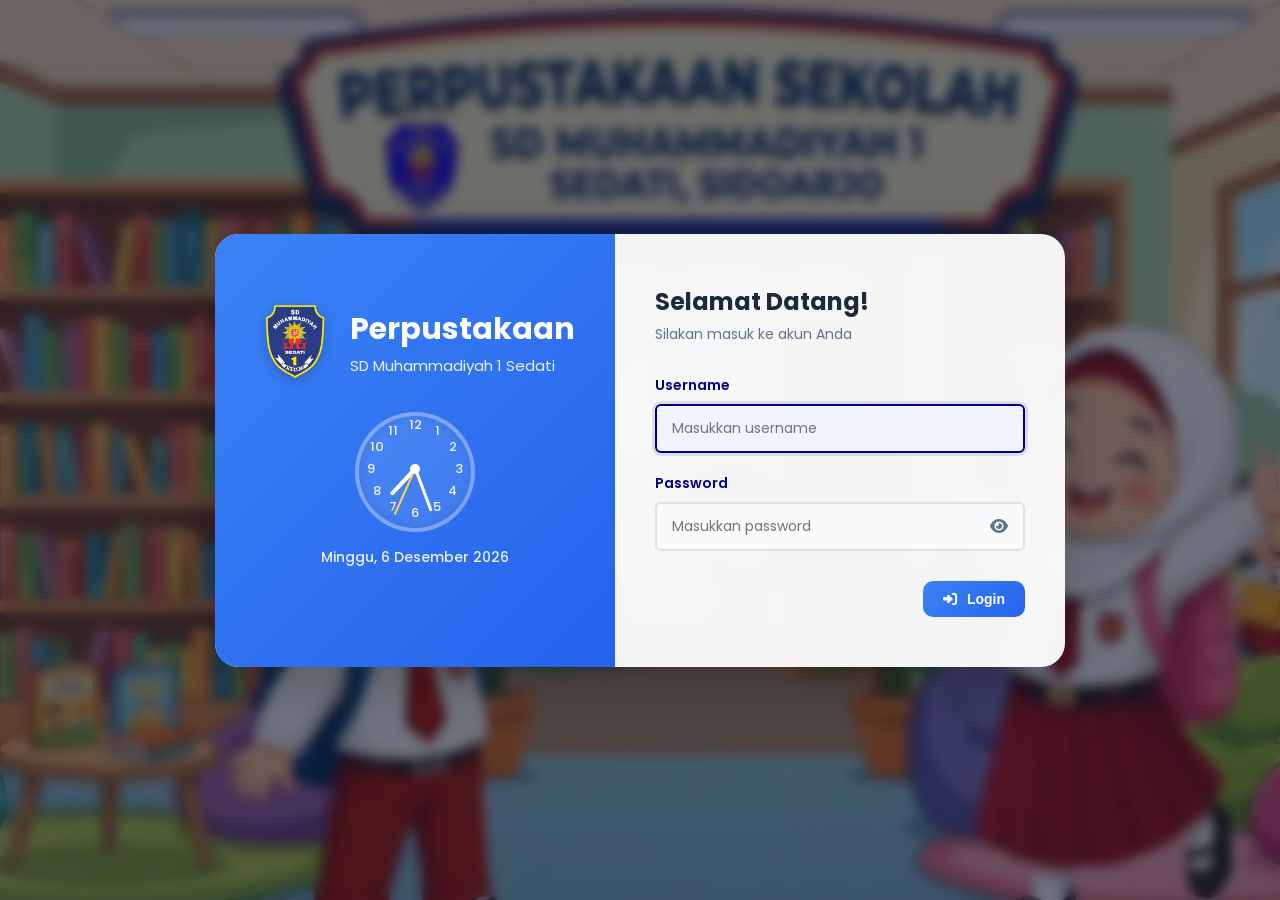
==== index.html @ 00c1987e "update" ====
<!DOCTYPE html>
<html lang="id">

<head>
  <meta charset="UTF-8">
  <meta name="viewport" content="width=device-width, initial-scale=1.0">
  <title>Dashboard Perpustakaan - Sistem Manajemen</title>
  <link rel="apple-touch-icon" sizes="180x180" href="assets/img/favicon/apple-touch-icon.png">
  <link rel="icon" type="image/png" sizes="32x32" href="assets/img/favicon/favicon-32x32.png">
  <link rel="icon" type="image/png" sizes="16x16" href="assets/img/favicon/favicon-16x16.png">
  <link rel="manifest" href="assets/img/favicon/site.webmanifest">
  <link rel="icon" href="assets/img/favicon/favicon.ico">
  <script src="https://unpkg.com/html5-qrcode"></script>
  <script src="https://cdnjs.cloudflare.com/ajax/libs/html2pdf.js/0.10.1/html2pdf.bundle.min.js"></script>
  <link rel="preconnect" href="https://fonts.googleapis.com">
  <link rel="preconnect" href="https://fonts.gstatic.com" crossorigin>
  <link href="https://fonts.googleapis.com/css2?family=Poppins:wght@300;400;500;600;700&display=swap" rel="stylesheet">
  <link rel="stylesheet" href="https://cdnjs.cloudflare.com/ajax/libs/font-awesome/6.4.0/css/all.min.css">
  <link rel="stylesheet" href="assets/css/style.css">
</head>

<body>
  <div id="loginScreen" class="login-container">
    <div class="login-box">
      <div class="login-left">
        <div class="login-brand-group">
          <img src="assets/img/logo.webp" alt="Logo" class="login-logo">
          <div class="login-brand-text">
            <h2 class="login-brand">Perpustakaan</h2>
            <p class="login-subbrand">SD Muhammadiyah 1 Sedati</p>
          </div>
        </div>
        <div class="analog-clock">
          <div class="clock-face">
            <div class="number number1"><span>1</span></div>
            <div class="number number2"><span>2</span></div>
            <div class="number number3"><span>3</span></div>
            <div class="number number4"><span>4</span></div>
            <div class="number number5"><span>5</span></div>
            <div class="number number6"><span>6</span></div>
            <div class="number number7"><span>7</span></div>
            <div class="number number8"><span>8</span></div>
            <div class="number number9"><span>9</span></div>
            <div class="number number10"><span>10</span></div>
            <div class="number number11"><span>11</span></div>
            <div class="number number12"><span>12</span></div>
            <div class="hand hour-hand" id="loginHourHand"></div>
            <div class="hand min-hand" id="loginMinHand"></div>
            <div class="hand second-hand" id="loginSecHand"></div>
            <div class="clock-center"></div>
          </div>
        </div>
        <div class="login-date" id="loginDateText">Memuat tanggal...</div>
      </div>
      <div class="login-right">
        <h3 class="login-welcome">Selamat Datang!</h3>
        <p class="login-instruction">Silakan masuk ke akun Anda</p>
        <form id="loginForm" onsubmit="handleLogin(event)">
          <div class="form-group">
            <label for="username">Username</label>
            <input type="text" id="username" name="username" placeholder="Masukkan username" required autofocus>
          </div>
          <div class="form-group">
            <label for="password">Password</label>
            <div class="password-wrapper">
              <input type="password" id="password" name="password" placeholder="Masukkan password" required>
              <button type="button" class="btn-toggle-password" onclick="togglePassword()">
                <i class="fas fa-eye" id="eyeIcon"></i>
              </button>
            </div>
          </div>
          <div class="login-actions">
            <button type="submit" class="btn-primary btn-login-submit">
              <i class="fas fa-sign-in-alt"></i> Login </button>
          </div>
        </form>
        <div id="loginError" class="login-error-msg"></div>
      </div>
    </div>
  </div>
  <div id="dashboardScreen" class="dashboard-hidden">
    <div class="app-layout">
      <aside class="sidebar" id="mainSidebar">
        <div class="sidebar-brand">
          <img src="assets/img/logo.webp" alt="Logo" class="sidebar-logo">
          <div class="sidebar-brand-info">
            <h2 class="sidebar-title">Perpustakaan</h2>
            <div class="sidebar-subtitle">SD Muhammadiyah 1 Sedati</div>
            <div class="status-badge-sidebar"><i class="fas fa-circle"></i> Sistem Aktif</div>
          </div>
        </div>
        <nav class="sidebar-nav tabs">
          <button class="tab-btn active" onclick="switchTab('scanner')">
            <i class="fas fa-qrcode"></i> Scanner </button>
          <button class="tab-btn" onclick="switchTab('statistik')">
            <i class="fas fa-chart-bar"></i> Statistik </button>
          <button class="tab-btn" onclick="switchTab('transaksi')">
            <i class="fas fa-exchange-alt"></i> Transaksi </button>
          <button class="tab-btn" onclick="switchTab('overdued')">
            <i class="fas fa-exclamation-triangle"></i> Overdue </button>
          <button class="tab-btn" onclick="switchTab('anggota')">
            <i class="fas fa-users"></i> Anggota </button>
          <button class="tab-btn" onclick="switchTab('buku')">
            <i class="fas fa-book-open"></i> Buku </button>
          <button class="tab-btn" onclick="switchTab('qrgen')">
            <i class="fas fa-print"></i> Cetak </button>
          <button class="tab-btn" onclick="switchTab('kunjungan')">
            <i class="fas fa-calendar-check"></i> Kunjungan </button>
          <button class="tab-btn" onclick="switchTab('admin')">
            <i class="fas fa-user-cog"></i> Admin </button>
        </nav>
        <div class="sidebar-bottom">
          <div class="sidebar-clock" id="liveClock">
            <div class="analog-clock sidebar-analog-clock desktop-only">
              <div class="clock-face">
                <div class="number number1"><span>1</span></div>
                <div class="number number2"><span>2</span></div>
                <div class="number number3"><span>3</span></div>
                <div class="number number4"><span>4</span></div>
                <div class="number number5"><span>5</span></div>
                <div class="number number6"><span>6</span></div>
                <div class="number number7"><span>7</span></div>
                <div class="number number8"><span>8</span></div>
                <div class="number number9"><span>9</span></div>
                <div class="number number10"><span>10</span></div>
                <div class="number number11"><span>11</span></div>
                <div class="number number12"><span>12</span></div>
                <div class="hand hour-hand" id="headerHourHand"></div>
                <div class="hand min-hand" id="headerMinHand"></div>
                <div class="hand second-hand" id="headerSecHand"></div>
                <div class="clock-center"></div>
              </div>
            </div>
            <div class="sidebar-date-container desktop-only">
              <div class="sidebar-day-text" id="headerDayText">Memuat...</div>
              <div class="sidebar-date-text" id="headerDateText">Memuat waktu...</div>
            </div>
            <span class="header-digital-text mobile-only" id="headerDigitalText"><i class="far fa-clock"></i> Memuat
              waktu...</span>
          </div>
        </div>
      </aside>
      <div class="main-wrapper">
        <header class="topbar">
          <div class="topbar-left">
            <button class="btn-menu-mobile" onclick="toggleMobileMenu()" title="Menu">
              <i class="fas fa-bars"></i>
            </button>
            <h1 class="topbar-page-title" id="topbarPageTitle">Dashboard <span
                style="opacity:0.5; margin:0 8px; font-weight:400;">&gt;</span> <span id="topbarSubtitle">Scanner &amp;
                Transaksi</span></h1>
          </div>
          <div class="topbar-right">
            <div class="admin-profile-card">
              <img id="headerAdminPhoto" src="" alt="Foto" style="display: none;">
              <div class="admin-info-text">
                <div class="greeting" id="dynamicGreeting">Selamat datang,</div>
                <div class="admin-name" id="adminNameHeader">-</div>
              </div>
            </div>
            <button class="btn-logout-icon" onclick="handleLogout()" title="Logout">
              <i class="fas fa-power-off"></i>
            </button>
          </div>
        </header>
        <main class="content-area">
          <div class="container-fluid">
            <div id="scanner" class="tab-content active">
              <div class="scanner-process-row">
                <div class="card mb-0">
                  <div class="table-header-luxury mb-15">
                    <h2><i class="fas fa-qrcode"></i> Scanner & Transaksi</h2>
                  </div>
                  <div class="scanner-section no-shadow no-bg mb-20 p-0">
                    <div class="scanner-frame mt-0">
                      <div class="corner corner-top-left"></div>
                      <div class="corner corner-top-right"></div>
                      <div class="corner corner-bottom-left"></div>
                      <div class="corner corner-bottom-right"></div>
                      <div class="scan-area">
                        <div class="scan-line" id="scanLine"></div>
                      </div>
                      <canvas id="qrCanvas" width="240" height="240"></canvas>
                      <div id="reader" class="scanner-active"></div>
                      <div class="scanner-status" id="scannerStatus">
                        <span class="status-light" id="statusLight"></span>
                        <span class="status-text" id="statusText">Siap Scanning</span>
                      </div>
                    </div>
                    <div class="button-group flex-center mt-15">
                      <button class="btn-danger btn-sm btn-rounded px-15" onclick="toggleScanner()">
                        <i class="fas fa-stop-circle"></i> Hentikan Scanner </button>
                    </div>
                  </div>
                  <div class="form-container-light">
                    <div class="form-group form-inline">
                      <label class="detail-label nowrap"><i class="fas fa-calendar"></i> Lama Pinjam (hari):</label>
                      <input type="number" id="lamaPinjam" class="form-control input-small" value="7" min="1" max="30">
                    </div>
                    <div class="button-group wrap-group mt-15">
                      <button class="btn-success flex-1 text-sm py-10" onclick="prosesPinjam()">
                        <i class="fas fa-download"></i> PINJAM BUKU </button>
                      <button class="btn-primary flex-1 text-sm py-10" onclick="prosesKembali()">
                        <i class="fas fa-upload"></i> KEMBALI BUKU </button>
                      <button class="btn-secondary text-sm py-10 px-15" onclick="resetScanner()">
                        <i class="fas fa-redo"></i> Reset </button>
                    </div>
                  </div>
                </div>
                <div class="card mb-0">
                  <div class="table-header-luxury mb-15">
                    <h2><i class="fas fa-info-circle"></i> Detail Data</h2>
                  </div>
                  <div class="form-container-light mb-20">
                    <h3 class="detail-section-title">
                      <i class="fas fa-user text-primary"></i> Data Anggota
                    </h3>
                    <div id="memberInfo" class="text-sm">
                      <div class="detail-item">
                        <span class="detail-label">Kode</span>
                        <span class="detail-value fw-600 text-right">-</span>
                      </div>
                      <div class="detail-item">
                        <span class="detail-label">Nama</span>
                        <span class="detail-value fw-600 text-right">-</span>
                      </div>
                      <div class="detail-item">
                        <span class="detail-label">Jenis Kelamin</span>
                        <span class="detail-value fw-600 text-right">-</span>
                      </div>
                      <div class="detail-item">
                        <span class="detail-label">Tipe</span>
                        <span class="detail-value fw-600 text-right">-</span>
                      </div>
                      <div class="detail-item no-border mb-0">
                        <span class="detail-label">Keterangan</span>
                        <span class="detail-value fw-600 text-right">-</span>
                      </div>
                    </div>
                  </div>
                  <div class="form-container-light">
                    <h3 class="detail-section-title">
                      <i class="fas fa-book text-primary"></i> Data Buku
                    </h3>
                    <div id="bookInfo" class="text-sm">
                      <div class="detail-item">
                        <span class="detail-label">Kode Buku</span>
                        <span class="detail-value fw-600 text-right">-</span>
                      </div>
                      <div class="detail-item">
                        <span class="detail-label">Judul Buku</span>
                        <span class="detail-value fw-600 text-right">-</span>
                      </div>
                      <div class="detail-item">
                        <span class="detail-label">Pengarang</span>
                        <span class="detail-value fw-600 text-right">-</span>
                      </div>
                      <div class="detail-item no-border mb-0">
                        <span class="detail-label">Stok Tersedia</span>
                        <span class="detail-value fw-600 text-right">-</span>
                      </div>
                    </div>
                  </div>
                </div>
              </div>
            </div>
            <div id="statistik" class="tab-content">
              <div class="card">
                <div class="table-header-luxury">
                  <h2><i class="fas fa-chart-pie text-purple"></i> Statistik Perpustakaan</h2>
                  <div class="table-actions">
                    <button class="btn-primary" onclick="refreshStatistik()">
                      <i class="fas fa-sync-alt"></i> Refresh Data </button>
                  </div>
                </div>
                <div class="stat-widget-grid" id="statsContainer">
                  <div class="stat-widget widget-primary">
                    <div class="stat-icon-wrapper"><i class="fas fa-book"></i></div>
                    <div class="stat-info">
                      <div class="stat-label">Total Buku</div>
                      <div class="stat-number" id="statTotalBuku">-</div>
                    </div>
                  </div>
                  <div class="stat-widget widget-success">
                    <div class="stat-icon-wrapper"><i class="fas fa-check-circle"></i></div>
                    <div class="stat-info">
                      <div class="stat-label">Stok Tersedia</div>
                      <div class="stat-number" id="statTersedia">-</div>
                    </div>
                  </div>
                  <div class="stat-widget widget-warning">
                    <div class="stat-icon-wrapper"><i class="fas fa-hand-holding"></i></div>
                    <div class="stat-info">
                      <div class="stat-label">Sedang Dipinjam</div>
                      <div class="stat-number" id="statDipinjam">-</div>
                    </div>
                  </div>
                  <div class="stat-widget widget-danger">
                    <div class="stat-icon-wrapper"><i class="fas fa-exclamation-triangle"></i></div>
                    <div class="stat-info">
                      <div class="stat-label">Overdue</div>
                      <div class="stat-number" id="statOverdue">-</div>
                    </div>
                  </div>
                </div>
              </div>
            </div>
            <div id="transaksi" class="tab-content">
              <div class="card">
                <div class="table-header-luxury">
                  <h2><i class="fas fa-exchange-alt"></i> Riwayat Transaksi</h2>
                </div>
                <div class="filter-bar-modern">
                  <div class="filter-item">
                    <label>Filter Status</label>
                    <select id="filterStatus" class="form-control min-w-150" onchange="filterTransaksi()">
                      <option value="">Semua</option>
                      <option value="DIPINJAM">Dipinjam</option>
                      <option value="KEMBALI">Kembali</option>
                    </select>
                  </div>
                  <div class="filter-item flex-grow-1">
                    <label>Cari Kode Anggota</label>
                    <input type="text" id="filterAnggota" class="form-control" placeholder="S-001"
                      onchange="filterTransaksi()">
                  </div>
                  <div class="filter-actions">
                    <button class="btn-secondary" onclick="loadTransaksi()">
                      <i class="fas fa-redo"></i> Reset </button>
                    <button class="btn-primary" onclick="exportTransaksi()">
                      <i class="fas fa-download"></i> Export </button>
                  </div>
                </div>
                <div class="table-container">
                  <table>
                    <thead>
                      <tr>
                        <th>No Transaksi</th>
                        <th>Tanggal Pinjam</th>
                        <th>Anggota</th>
                        <th>Buku</th>
                        <th>Jatuh Tempo</th>
                        <th>Status</th>
                        <th>Aksi</th>
                      </tr>
                    </thead>
                    <tbody id="transaksiTable">
                      <tr>
                        <td colspan="7" class="text-center">Memuat data...</td>
                      </tr>
                    </tbody>
                  </table>
                </div>
              </div>
            </div>
            <div id="overdued" class="tab-content">
              <div class="card">
                <div class="table-header-luxury">
                  <h2><i class="fas fa-exclamation-triangle text-danger"></i> Daftar Buku Overdue</h2>
                </div>
                <div class="table-container">
                  <table>
                    <thead>
                      <tr>
                        <th>No Transaksi</th>
                        <th>Anggota</th>
                        <th>Buku</th>
                        <th>Jatuh Tempo</th>
                        <th>Hari Terlambat</th>
                        <th>Aksi</th>
                      </tr>
                    </thead>
                    <tbody id="overdueTable">
                      <tr>
                        <td colspan="6" class="text-center">Memuat data...</td>
                      </tr>
                    </tbody>
                  </table>
                </div>
              </div>
            </div>
            <div id="anggota" class="tab-content">
              <div class="card">
                <div class="table-header-luxury">
                  <h2><i class="fas fa-users"></i> Data Anggota</h2>
                  <div class="table-actions">
                    <button class="btn-primary" onclick="openAddAnggotaModal()">
                      <i class="fas fa-plus-circle"></i> Tambah Anggota </button>
                    <button class="btn-success" onclick="openRombelModal()">
                      <i class="fas fa-layer-group"></i> Naik Kelas Serentak </button>
                    <button class="btn-info" onclick="openBulkActions('anggota')">
                      <i class="fas fa-tasks"></i> Aksi Pilihan </button>
                  </div>
                </div>
                <div class="filter-bar-modern mt-10 mb-15">
                  <div class="filter-item flex-grow-1">
                    <input type="text" id="searchAnggotaInput" class="form-control"
                      placeholder="Cari Kode, Nama, Tipe, Keterangan..." onkeyup="filterAnggotaTable()">
                  </div>
                </div>
                <div class="table-container mt-20">
                  <table>
                    <thead>
                      <tr>
                        <th><input type="checkbox" id="selectAllMembers"
                            onchange="toggleSelectAllMembers(this.checked)"></th>
                        <th>Kode</th>
                        <th>Nama</th>
                        <th>Jenis Kelamin</th>
                        <th>Tipe</th>
                        <th>Keterangan</th>
                        <th style="white-space: nowrap;">Print Status</th>
                        <th>Aksi</th>
                      </tr>
                    </thead>
                    <tbody id="anggotaTable">
                      <tr>
                        <td colspan="7" class="text-center">Memuat data...</td>
                      </tr>
                    </tbody>
                  </table>
                </div>
              </div>
            </div>
            <div id="buku" class="tab-content">
              <div class="card">
                <div class="table-header-luxury">
                  <h2><i class="fas fa-book-open"></i> Data Buku</h2>
                  <div class="table-actions">
                    <button class="btn-primary" onclick="openAddBukuModal()">
                      <i class="fas fa-plus-circle"></i> Tambah Buku </button>
                    <button class="btn-info" onclick="openBulkActions('buku')">
                      <i class="fas fa-tasks"></i> Aksi Pilihan </button>
                  </div>
                </div>
                <div class="filter-bar-modern mt-10 mb-15">
                  <div class="filter-item flex-grow-1">
                    <input type="text" id="searchBukuInput" class="form-control"
                      placeholder="Cari Kode, Judul, Pengarang, Kategori..." onkeyup="filterBukuTable()">
                  </div>
                </div>
                <div class="table-container mt-20">
                  <table>
                    <thead>
                      <tr>
                        <th><input type="checkbox" id="selectAllBooks" onchange="toggleSelectAllBooks(this.checked)">
                        </th>
                        <th>Kode</th>
                        <th>Judul</th>
                        <th>Pengarang</th>
                        <th>Kategori</th>
                        <th>Stok</th>
                        <th>Rak</th>
                        <th style="white-space: nowrap;">Print Status</th>
                        <th>Aksi</th>
                      </tr>
                    </thead>
                    <tbody id="bukuTable">
                      <tr>
                        <td colspan="8" class="text-center">Memuat data...</td>
                      </tr>
                    </tbody>
                  </table>
                </div>
              </div>
            </div>
            <div id="qrgen" class="tab-content">
              <div class="grid-2 gap-20">
                <div class="card mb-0">
                  <h3 class="settings-title"><i class="fas fa-id-card"></i> Cetak Kartu Anggota</h3>
                  <div class="form-group">
                    <label class="detail-label mb-10">Pilih Metode Cetak</label>
                    <div class="print-actions-grid">
                      <button class="print-action-btn primary" onclick="switchPrintMode('member-search')">
                        <i class="fas fa-search"></i>
                        <span>Cari Anggota</span>
                      </button>
                      <button class="print-action-btn warning" onclick="switchToSelectiveMode('member')">
                        <i class="fas fa-check-square"></i>
                        <span>Cetak Pilihan</span>
                      </button>
                      <button class="print-action-btn success" onclick="confirmBulkPrintMembers()">
                        <i class="fas fa-print"></i>
                        <span>Cetak Semua</span>
                      </button>
                    </div>
                  </div>
                  <div id="member-search-mode" class="mt-25" style="display: none;">
                    <div class="filter-bar-modern">
                      <div class="filter-item flex-grow-1">
                        <label>Cari Kode atau Nama Anggota</label>
                        <input type="text" id="memberSearchInput" class="form-control"
                          placeholder="Contoh: S-1A-001 atau Adam">
                      </div>
                      <div class="filter-actions">
                        <button class="btn-dark" onclick="searchMember()">
                          <i class="fas fa-search"></i> Cari </button>
                      </div>
                    </div>
                    <div id="memberSearchResults"></div>
                  </div>
                </div>
                <div class="card mb-0">
                  <h3 class="settings-title"><i class="fas fa-tags"></i> Cetak Label Buku</h3>
                  <div class="form-group">
                    <label class="detail-label mb-10">Pilih Metode Cetak</label>
                    <div class="print-actions-grid">
                      <button class="print-action-btn primary" onclick="switchPrintMode('book-search')">
                        <i class="fas fa-search"></i>
                        <span>Cari Buku</span>
                      </button>
                      <button class="print-action-btn warning" onclick="switchToSelectiveMode('book')">
                        <i class="fas fa-check-square"></i>
                        <span>Cetak Pilihan</span>
                      </button>
                      <button class="print-action-btn success" onclick="confirmBulkPrintBooks()">
                        <i class="fas fa-print"></i>
                        <span>Cetak Semua</span>
                      </button>
                    </div>
                  </div>
                  <div id="book-search-mode" class="mt-25" style="display: none;">
                    <div class="filter-bar-modern">
                      <div class="filter-item flex-grow-1">
                        <label>Cari Kode atau Judul Buku</label>
                        <input type="text" id="bookSearchInput" class="form-control"
                          placeholder="Contoh: DA-1A-001 atau Pawai">
                      </div>
                      <div class="filter-actions">
                        <button class="btn-dark" onclick="searchBook()">
                          <i class="fas fa-search"></i> Cari </button>
                      </div>
                    </div>
                    <div id="bookSearchResults"></div>
                  </div>
                </div>
              </div>
            </div>
            <div id="kunjungan" class="tab-content">
              <div class="card">
                <div class="table-header-luxury">
                  <h2><i class="fas fa-calendar-check"></i> Log Kunjungan Perpustakaan</h2>
                </div>
                <div class="filter-bar-modern">
                  <div class="filter-item">
                    <label>Filter Tgl:</label>
                    <input type="date" id="filterKunjunganTgl" class="form-control">
                  </div>
                  <div class="filter-item flex-grow-1">
                    <label>Filter Anggota:</label>
                    <input type="text" id="filterKunjunganAnggota" class="form-control"
                      placeholder="Kode atau nama anggota">
                  </div>
                  <div class="filter-actions">
                    <button class="btn-dark" onclick="filterKunjungan()"><i class="fas fa-filter"></i> Filter</button>
                    <button class="btn-secondary" onclick="resetKunjunganFilter()"><i class="fas fa-redo"></i>
                      Reset</button>
                  </div>
                </div>
                <div class="stats-pastel-grid">
                  <div class="stat-pastel green">
                    <div class="stat-label">Total Kunjungan</div>
                    <div class="stat-value" id="statTotalKunjungan">0</div>
                  </div>
                  <div class="stat-pastel orange">
                    <div class="stat-label">Kunjungan Hari Ini</div>
                    <div class="stat-value" id="statKunjunganHariIni">0</div>
                  </div>
                  <div class="stat-pastel purple">
                    <div class="stat-label">Total Anggota Unik</div>
                    <div class="stat-value" id="statAnggotaUnik">0</div>
                  </div>
                </div>
                <div class="card form-container-light no-shadow mt-20">
                  <h3 class="mb-15 text-lg fw-600 text-dark">
                    <i class="fas fa-trophy text-warning-dark"></i> Top 5 Pengunjung Teraktif
                  </h3>
                  <div class="table-container">
                    <table>
                      <thead>
                        <tr>
                          <th>Peringkat</th>
                          <th>Kode Anggota</th>
                          <th>Nama Anggota</th>
                          <th>Tipe</th>
                          <th>Jumlah Kunjungan</th>
                        </tr>
                      </thead>
                      <tbody id="topKunjunganTable">
                        <tr>
                          <td colspan="5" class="text-center">Memuat data...</td>
                        </tr>
                      </tbody>
                    </table>
                  </div>
                </div>
                <div class="table-container mt-20">
                  <table>
                    <thead>
                      <tr>
                        <th>No</th>
                        <th>Tanggal & Waktu</th>
                        <th>Kode Anggota</th>
                        <th>Nama Anggota</th>
                        <th>Tipe</th>
                        <th>Keterangan</th>
                      </tr>
                    </thead>
                    <tbody id="kunjunganTable">
                      <tr>
                        <td colspan="6" class="text-center">Loading...</td>
                      </tr>
                    </tbody>
                  </table>
                </div>
              </div>
            </div>
            <div id="admin" class="tab-content">
              <div class="settings-layout">
                <div class="settings-sidebar">
                  <div class="card profile-overview-card">
                    <div class="profile-photo-wrapper">
                      <img id="adminPhotoPreview" src="" alt="Foto Admin" style="display: none;">
                      <div id="adminPhotoPlaceholder" class="photo-placeholder">
                        <i class="fas fa-user-circle"></i>
                      </div>
                      <button class="btn-upload-photo" onclick="document.getElementById('photoUpload').click()"
                        title="Ubah Foto">
                        <i class="fas fa-camera"></i>
                      </button>
                      <input type="file" id="photoUpload" accept="image/*" style="display: none;"
                        onchange="handlePhotoUpload(event)">
                    </div>
                    <div class="profile-details-list">
                      <div class="detail-item">
                        <span class="detail-label">Username</span>
                        <span class="detail-value" id="adminUsername">-</span>
                      </div>
                      <div class="detail-item">
                        <span class="detail-label">Nama Lengkap</span>
                        <span class="detail-value" id="adminNama">-</span>
                      </div>
                      <div class="detail-item">
                        <span class="detail-label">Email</span>
                        <span class="detail-value" id="adminEmail">-</span>
                      </div>
                    </div>
                  </div>
                </div>
                <div class="settings-main">
                  <div class="card settings-card">
                    <h3 class="settings-title"><i class="fas fa-user-edit"></i> Ubah Informasi Profil</h3>
                    <form id="updateProfileForm" onsubmit="handleUpdateProfile(event)" class="settings-form">
                      <div class="form-group">
                        <label>Nama Lengkap</label>
                        <input type="text" id="updateNamaLengkap" class="form-control" required>
                      </div>
                      <div class="form-group">
                        <label>Email</label>
                        <input type="email" id="updateEmail" class="form-control" required>
                      </div>
                      <button type="submit" class="btn-primary">
                        <i class="fas fa-save"></i> Simpan Perubahan </button>
                    </form>
                  </div>
                  <div class="card settings-card">
                    <h3 class="settings-title"><i class="fas fa-lock"></i> Ubah Password</h3>
                    <form id="changePasswordForm" onsubmit="handleChangePassword(event)" class="settings-form">
                      <div class="form-group">
                        <label>Password Lama</label>
                        <input type="password" id="oldPassword" class="form-control" required>
                      </div>
                      <div class="form-group">
                        <label>Password Baru</label>
                        <input type="password" id="newPassword" class="form-control" required>
                      </div>
                      <div class="form-group">
                        <label>Konfirmasi Password Baru</label>
                        <input type="password" id="confirmPassword" class="form-control" required>
                      </div>
                      <button type="submit" class="btn-primary">
                        <i class="fas fa-key"></i> Ubah Password </button>
                    </form>
                  </div>
                  <div class="card settings-card">
                    <h3 class="settings-title"><i class="fas fa-sync-alt text-danger"></i> Reset & Rapikan Data</h3>
                    <div class="reset-desc text-muted text-sm mb-20 line-height-17">
                      <p class="mb-10">Fitur ini akan melakukan:</p>
                      <ul class="pl-20 m-0">
                        <li>Reset Status semua buku menjadi "Tersedia"</li>
                        <li>Hapus riwayat Transaksi aktif (buku yang sedang dipinjam dianggap hilang/selesai)</li>
                        <li>Rapikan sisa kuota anggota agar kembali utuh (2 buku maksimal)</li>
                        <li>Sangat disarankan dilakukan setiap akhir tahun ajaran baru</li>
                      </ul>
                    </div>
                    <div class="reset-warning">
                      <div class="flex-center-left gap-10">
                        <i class="fas fa-exclamation-triangle text-warning-dark text-lg"></i>
                        <span class="text-warning-dark fw-500 text-sm"> Peringatan: Data yang direset tidak dapat
                          dikembalikan. Pastikan semua buku fisik sudah berada di perpus! </span>
                      </div>
                    </div>
                    <button type="button" class="btn-danger w-100 p-15 text-md fw-600 btn-rounded flex-center gap-10"
                      onclick="handleResetData()" id="btnResetData">
                      <i class="fas fa-sync-alt"></i> Reset & Rapikan Data </button>
                  </div>
                </div>
              </div>
            </div>
          </div>
        </main>
      </div>
    </div>
  </div>
  <div id="anggotaModal" class="modal">
    <div class="modal-content">
      <div class="modal-header">
        <h2>Tambah/Edit Anggota</h2>
        <button class="modal-close" onclick="closeModal('anggotaModal')"><i class="fas fa-times"></i></button>
      </div>
      <form id="anggotaForm" onsubmit="saveAnggota(event)">
        <div class="form-group">
          <label>Kode</label>
          <input type="text" id="formKodeAnggota" placeholder="Sebaiknya dikosongkan (dibuat otomatis oleh sistem)">
        </div>
        <div class="form-group">
          <label>Nama</label>
          <input type="text" id="formNamaAnggota" required>
        </div>
        <div class="form-group">
          <label>Jenis Kelamin</label>
          <select id="formJenisKelamin" required>
            <option value="">Pilih Jenis Kelamin</option>
            <option value="Laki-Laki">Laki-Laki</option>
            <option value="Perempuan">Perempuan</option>
          </select>
        </div>
        <div class="form-group">
          <label>Tipe</label>
          <select id="formTipeAnggota" required>
            <option value="">Pilih Tipe</option>
            <option value="Siswa">Siswa</option>
            <option value="Gukar">Gukar</option>
            <option value="Other">Other</option>
          </select>
        </div>
        <div class="form-group">
          <label>Keterangan</label>
          <textarea id="formKeteranganAnggota" rows="2"></textarea>
        </div>
        <div class="button-group">
          <button type="submit" class="btn-primary">
            <i class="fas fa-save"></i> Simpan </button>
          <button type="button" class="btn-secondary" onclick="closeModal('anggotaModal')">
            <i class="fas fa-times"></i> Batal </button>
          <button type="button" id="btnHapusAnggotaModal" class="btn-danger hide ml-auto">
            <i class="fas fa-trash-alt"></i> Hapus </button>
        </div>
      </form>
    </div>
  </div>
  <div id="bukuModal" class="modal">
    <div class="modal-content">
      <div class="modal-header">
        <h2>Tambah/Edit Buku</h2>
        <button class="modal-close" onclick="closeModal('bukuModal')"><i class="fas fa-times"></i></button>
      </div>
      <form id="bukuForm" onsubmit="saveBuku(event)">
        <div class="form-group">
          <label>Kode Buku</label>
          <input type="text" id="formKodeBuku" placeholder="Sebaiknya dikosongkan (dibuat otomatis oleh sistem)">
        </div>
        <div class="form-group">
          <label>Kode Rak</label>
          <input type="text" id="formKodeRak">
        </div>
        <div class="form-group">
          <label>Judul Buku</label>
          <input type="text" id="formJudulBuku" required>
        </div>
        <div class="form-group">
          <label>Pengarang</label>
          <input type="text" id="formPengarang">
        </div>
        <div class="form-group">
          <label>Penerbit</label>
          <input type="text" id="formPenerbit">
        </div>
        <div class="form-group">
          <label>Tahun Terbit</label>
          <input type="number" id="formTahunTerbit">
        </div>
        <div class="form-group">
          <label>Kategori</label>
          <input type="text" id="formKategori">
        </div>
        <div class="form-group">
          <label>Stok</label>
          <input type="number" id="formStok" required>
        </div>
        <div class="button-group">
          <button type="submit" class="btn-primary">
            <i class="fas fa-save"></i> Simpan </button>
          <button type="button" class="btn-secondary" onclick="closeModal('bukuModal')">
            <i class="fas fa-times"></i> Batal </button>
          <button type="button" id="btnHapusBukuModal" class="btn-danger hide ml-auto">
            <i class="fas fa-trash-alt"></i> Hapus </button>
        </div>
      </form>
    </div>
  </div>
  <div id="rombelModal" class="modal">
    <div class="modal-content">
      <div class="modal-header">
        <h2>Naik Kelas Serentak</h2>
        <button class="modal-close" onclick="closeModal('rombelModal')"><i class="fas fa-times"></i></button>
      </div>
      <div class="text-sm text-muted mb-15"> Gunakan fitur ini untuk menaikkan kelas beberapa siswa secara bersamaan.
        Cari siswa, pilih, lalu tentukan kelas baru. </div>
      <div class="filter-bar-modern mb-15">
        <div class="filter-item flex-grow-1">
          <input type="text" id="searchRombelInput" class="form-control" placeholder="Cari nama atau kelas lama..."
            onkeyup="filterRombelTable()">
        </div>
      </div>
      <div class="table-container scroll-y-250 mb-15">
        <table>
          <thead>
            <tr>
              <th><input type="checkbox" id="selectAllRombel" onchange="toggleSelectAllRombel(this.checked)"></th>
              <th>Kode</th>
              <th>Nama</th>
              <th>Kelas Saat Ini</th>
            </tr>
          </thead>
          <tbody id="rombelTable">
          </tbody>
        </table>
      </div>
      <form id="rombelForm" onsubmit="submitRombel(event)">
        <div class="form-group">
          <label>Kelas Baru (Keterangan)</label>
          <input type="text" id="formKeteranganBaru" required placeholder="Contoh: Kelas 2 A">
        </div>
        <div class="button-group">
          <button type="submit" class="btn-success">
            <i class="fas fa-save"></i> Proses Kenaikan Kelas </button>
          <button type="button" class="btn-secondary" onclick="closeModal('rombelModal')">
            <i class="fas fa-times"></i> Batal </button>
        </div>
      </form>
    </div>
  </div>
  <div id="returnModal" class="modal">
    <div class="modal-content">
      <div class="modal-header">
        <h2>Kembalikan Buku</h2>
        <button class="modal-close" onclick="closeModal('returnModal')"><i class="fas fa-times"></i></button>
      </div>
      <div id="returnInfo" class="form-container-light mb-20 bg-gray">
      </div>
      <div class="button-group">
        <button class="btn-success" onclick="confirmReturn()">
          <i class="fas fa-check"></i> Konfirmasi Kembali </button>
        <button class="btn-secondary" onclick="closeModal('returnModal')">
          <i class="fas fa-times"></i> Batal </button>
      </div>
    </div>
  </div>
  <script src="https://cdn.jsdelivr.net/npm/sweetalert2@11"></script>
  <script src="config.js"></script>
  <script src="assets/js/script.js"></script>
</body>

</html>
---- assets/css/style.css ----
* {
  margin: 0;
  padding: 0;
  box-sizing: border-box;
}

body {
  font-family: 'Poppins', sans-serif;
  background: #f8fafc;
  min-height: 100vh;
  color: #334155;
}

.login-container {
  display: flex;
  justify-content: center;
  align-items: center;
  min-height: 100vh;
  background: url('../img/background.webp') no-repeat center center/cover;
  position: relative;
  overflow: hidden;
}

.login-container::before {
  content: '';
  position: absolute;
  inset: 0;
  background: rgba(15, 23, 42, 0.6);
  backdrop-filter: blur(6px);
  pointer-events: none;
}

.login-box {
  background: rgba(255, 255, 255, 0.95);
  border-radius: 24px;
  box-shadow: 0 15px 50px rgba(0, 0, 0, 0.2);
  width: 100%;
  max-width: 850px;
  position: relative;
  z-index: 1;
  display: flex;
  overflow: hidden;
  backdrop-filter: blur(10px);
}

.login-left {
  background: linear-gradient(135deg, #3B82F6 0%, #2563EB 100%);
  color: white;
  padding: 40px;
  flex: 1;
  display: flex;
  flex-direction: column;
  align-items: center;
  justify-content: center;
  text-align: center;
}

.login-brand-group {
  display: flex;
  align-items: center;
  justify-content: center;
  gap: 15px;
  margin-bottom: 30px;
}

.login-brand-text {
  text-align: left;
}

.login-logo {
  width: 80px;
  filter: drop-shadow(0 4px 6px rgba(0, 0, 0, 0.2));
}

.login-right {
  padding: 50px 40px;
  flex: 1.2;
  display: flex;
  flex-direction: column;
  justify-content: center;
}

.analog-clock {
  width: 120px;
  height: 120px;
  border: 4px solid rgba(255, 255, 255, 0.3);
  border-radius: 50%;
  position: relative;
  margin-bottom: 15px;
  background: rgba(255, 255, 255, 0.1);
  box-shadow: inset 0 0 10px rgba(0, 0, 0, 0.1);
}

.clock-face {
  position: relative;
  width: 100%;
  height: 100%;
  transform: translateY(-3px);
}

.clock-face .number {
  position: absolute;
  width: 100%;
  height: 100%;
  text-align: center;
  font-size: 13px;
  font-weight: 500;
  color: rgba(255, 255, 255, 0.9);
  padding-top: 2px;
}

.clock-face .number span {
  display: inline-block;
}

.clock-face .number1 {
  transform: rotate(30deg);
}

.clock-face .number1 span {
  transform: rotate(-30deg);
}

.clock-face .number2 {
  transform: rotate(60deg);
}

.clock-face .number2 span {
  transform: rotate(-60deg);
}

.clock-face .number3 {
  transform: rotate(90deg);
}

.clock-face .number3 span {
  transform: rotate(-90deg);
}

.clock-face .number4 {
  transform: rotate(120deg);
}

.clock-face .number4 span {
  transform: rotate(-120deg);
}

.clock-face .number5 {
  transform: rotate(150deg);
}

.clock-face .number5 span {
  transform: rotate(-150deg);
}

.clock-face .number6 {
  transform: rotate(180deg);
}

.clock-face .number6 span {
  transform: rotate(-180deg);
}

.clock-face .number7 {
  transform: rotate(210deg);
}

.clock-face .number7 span {
  transform: rotate(-210deg);
}

.clock-face .number8 {
  transform: rotate(240deg);
}

.clock-face .number8 span {
  transform: rotate(-240deg);
}

.clock-face .number9 {
  transform: rotate(270deg);
}

.clock-face .number9 span {
  transform: rotate(-270deg);
}

.clock-face .number10 {
  transform: rotate(300deg);
}

.clock-face .number10 span {
  transform: rotate(-300deg);
}

.clock-face .number11 {
  transform: rotate(330deg);
}

.clock-face .number11 span {
  transform: rotate(-330deg);
}

.clock-face .number12 {
  transform: rotate(360deg);
}

.clock-face .number12 span {
  transform: rotate(-360deg);
}

.hand {
  position: absolute;
  bottom: 50%;
  left: 50%;
  transform-origin: bottom;
  background: white;
  border-radius: 4px;
  transition: all 0.05s;
  transition-timing-function: cubic-bezier(0.1, 2.7, 0.58, 1);
}

.hour-hand {
  width: 4px;
  height: 35px;
  margin-left: -2px;
}

.min-hand {
  width: 3px;
  height: 45px;
  margin-left: -1.5px;
}

.second-hand {
  width: 2px;
  height: 50px;
  background: #fcd34d;
  margin-left: -1px;
}

.clock-center {
  position: absolute;
  top: 50%;
  left: 50%;
  width: 10px;
  height: 10px;
  background: white;
  border-radius: 50%;
  transform: translate(-50%, -50%);
}

.login-date {
  font-size: 14px;
  font-weight: 500;
  margin-bottom: 30px;
  opacity: 0.9;
}

.login-brand {
  font-size: 30px;
  font-weight: 700;
  margin-bottom: 2px;
}

.login-subbrand {
  font-size: 15px;
  opacity: 0.9;
}

.login-welcome {
  font-size: 24px;
  font-weight: 700;
  color: #1E293B;
  margin-bottom: 5px;
}

.login-instruction {
  font-size: 14px;
  color: #64748B;
  margin-bottom: 30px;
}

.password-wrapper {
  position: relative;
}

.password-wrapper input {
  padding-right: 45px;
}

.btn-toggle-password {
  position: absolute;
  right: 12px;
  top: 50%;
  transform: translateY(-50%);
  background: none;
  border: none;
  color: #64748B;
  cursor: pointer;
  font-size: 16px;
  padding: 5px;
}

.btn-toggle-password:hover {
  color: #3B82F6;
}

.login-actions {
  display: flex;
  justify-content: flex-end;
  margin-top: 30px;
}

.btn-login-submit {
  padding: 12px 30px;
  border-radius: 30px;
  display: flex;
  align-items: center;
  gap: 10px;
}

.login-error-msg {
  color: #EF4444;
  margin-top: 15px;
  text-align: right;
  font-size: 13px;
  display: none;
}

.login-header i {
  font-size: 48px;
  color: #00008B;
  display: block;
  margin-bottom: 15px;
}

.login-header h1 {
  color: #00008B;
  font-size: 28px;
  margin-bottom: 5px;
  font-weight: 700;
}

.login-header p {
  color: #FFC107;
  font-size: 13px;
  margin-bottom: 0;
  font-weight: 600;
}

#loginForm .form-group {
  margin-bottom: 20px;
}

#loginForm label {
  display: block;
  margin-bottom: 8px;
  font-weight: 600;
  color: #00008B;
  font-size: 14px;
}

#loginForm input {
  width: 100%;
  padding: 12px 15px;
  border: 2px solid #E0E0E0;
  border-radius: 6px;
  font-size: 14px;
  transition: all 0.3s;
}

#loginForm input:focus {
  outline: none;
  border-color: #00008B;
  box-shadow: 0 0 0 3px rgba(0, 0, 139, 0.1);
  background: #F0F4FF;
}

.dashboard-hidden {
  display: none;
}

.container {
  max-width: 1400px;
  margin: 0 auto;
}

.desktop-only {
  display: flex;
}

.header-date-container.desktop-only {
  display: flex;
  flex-direction: column;
  justify-content: center;
  align-items: flex-start;
  gap: 2px;
}

.header-day-text {
  font-size: 18px;
  font-weight: 700;
  line-height: 1.2;
}

.header-date-text {
  font-size: 14px;
  opacity: 0.9;
  line-height: 1.2;
}

.mobile-only {
  display: none;
}

.admin-profile-card {
  display: flex;
  align-items: center;
  gap: 12px;
}

.admin-profile-card img {
  width: 55px;
  height: 55px;
  border-radius: 50%;
  border: 2px solid rgba(255, 255, 255, 0.5);
  object-fit: cover;
}

.admin-info-text {
  text-align: left;
}

.admin-info-text .greeting {
  color: rgba(255, 255, 255, 0.8);
  font-size: 14px;
  margin-bottom: 2px;
}

.admin-info-text .admin-name {
  font-weight: 700;
  color: #ffffff;
  font-size: 18px;
}

.btn-logout-icon {
  background: rgba(255, 255, 255, 0.15);
  color: white;
  border: none;
  width: 40px;
  height: 40px;
  min-width: 40px;
  min-height: 40px;
  flex-shrink: 0;
  padding: 0;
  border-radius: 50%;
  font-size: 15px;
  display: flex;
  align-items: center;
  justify-content: center;
  cursor: pointer;
  transition: all 0.3s ease;
  backdrop-filter: blur(5px);
}

.btn-logout-icon:hover {
  background: #EF4444;
  transform: translateY(-2px);
  box-shadow: 0 4px 12px rgba(239, 68, 68, 0.4);
}

header .status {
  background: #28A745;
  color: white;
  padding: 8px 16px;
  border-radius: 20px;
  font-size: 14px;
  font-weight: 600;
  display: flex;
  align-items: center;
  gap: 6px;
  width: fit-content;
  box-shadow: 0 2px 8px rgba(0, 0, 0, 0.15);
}

.tabs {
  display: flex;
  gap: 8px;
  margin-bottom: 25px;
  background: rgba(255, 255, 255, 0.8);
  padding: 8px;
  border-radius: 16px;
  box-shadow: 0 4px 15px rgba(0, 0, 0, 0.03);
  flex-wrap: wrap;
  backdrop-filter: blur(10px);
}

.tab-btn {
  padding: 10px 20px;
  border: none;
  background: transparent;
  color: #64748B;
  border-radius: 12px;
  cursor: pointer;
  font-weight: 600;
  font-size: 14px;
  transition: all 0.3s ease;
  display: flex;
  align-items: center;
  gap: 8px;
}

.tab-btn:hover {
  background: rgba(255, 255, 255, 0.5);
  color: #3B82F6;
  transform: translateY(-1px);
}

.tab-btn.active {
  background: white;
  color: #3B82F6;
  box-shadow: 0 4px 12px rgba(0, 0, 0, 0.05);
}

.tab-content {
  display: none;
}

.tab-content.active {
  display: block;
}

.scanner-section {
  background: white;
  padding: 20px;
  border-radius: 12px;
  box-shadow: 0 4px 6px rgba(0, 0, 0, 0.1);
  flex: 1;
}

.scanner-section h2 {
  margin-bottom: 15px;
  font-size: 20px;
}

.scanner-process-row {
  display: grid;
  grid-template-columns: 1fr 1fr;
  gap: 20px;
  margin-bottom: 25px;
}

.scanner-process-row .card {
  margin-bottom: 0;
}

@media (max-width: 1024px) {
  .scanner-process-row {
    grid-template-columns: 1fr;
  }
}

#reader {
  width: 100%;
  height: 100%;
  position: absolute;
  inset: 0;
  border-radius: 0;
  margin: 0;
  border: none;
  background: transparent;
  z-index: 5;
  overflow: hidden;
}

#reader video {
  object-fit: cover !important;
  width: 100% !important;
  height: 100% !important;
}

#reader.scanner-inactive {
  background: transparent !important;
  opacity: 1 !important;
  cursor: not-allowed !important;
  pointer-events: none !important;
  filter: none !important;
}

#reader.scanner-inactive video {
  display: none !important;
}

.scanner-frame {
  position: relative;
  width: 100%;
  max-width: 280px;
  height: 280px;
  margin: 0 auto 20px;
  background: #ffffff;
  border: 1.5px solid #d1d5db;
  display: flex;
  justify-content: center;
  align-items: center;
  box-shadow: 0 15px 35px rgba(0, 0, 0, 0.08);
}

.scan-area {
  position: absolute;
  inset: 0;
  overflow: hidden;
  z-index: 10;
  pointer-events: none;
}

.corner {
  position: absolute;
  width: 44px;
  height: 44px;
  border: 12px solid #3b82f6;
  z-index: 12;
}

.corner-top-left {
  top: -6px;
  left: -6px;
  border-right: none;
  border-bottom: none;
}

.corner-top-right {
  top: -6px;
  right: -6px;
  border-left: none;
  border-bottom: none;
}

.corner-bottom-left {
  bottom: -6px;
  left: -6px;
  border-right: none;
  border-top: none;
}

.corner-bottom-right {
  bottom: -6px;
  right: -6px;
  border-left: none;
  border-top: none;
}

#qrCanvas {
  position: absolute;
  top: 50%;
  left: 50%;
  transform: translate(-50%, -50%);
  width: 240px;
  height: 240px;
  image-rendering: pixelated;
  z-index: 2;
}

.scan-line {
  position: absolute;
  left: 0;
  width: 100%;
  height: 2.5px;
  background: #ff1e1e;
  box-shadow: 0 0 10px #ff1e1e, 0 0 18px rgba(255, 30, 30, 0.7);
  z-index: 10;
  animation: scanMovement 2.4s ease-in-out infinite alternate;
}

.scan-line::after {
  content: '';
  position: absolute;
  left: 0;
  top: -12px;
  width: 100%;
  height: 25px;
  background: linear-gradient(to bottom, rgba(255, 30, 30, 0.2), transparent);
  pointer-events: none;
}

@keyframes scanMovement {
  0% {
    top: 0%;
  }

  100% {
    top: calc(100% - 2.5px);
  }
}

.scanner-status {
  position: absolute;
  top: 16px;
  right: 16px;
  display: flex;
  align-items: center;
  gap: 8px;
  padding: 8px 16px;
  background: rgba(255, 255, 255, 0.95);
  border-radius: 20px;
  font-size: 12px;
  font-weight: 700;
  color: #1E293B;
  backdrop-filter: blur(8px);
  z-index: 5;
  box-shadow: 0 4px 15px rgba(0, 0, 0, 0.1);
  text-transform: uppercase;
  letter-spacing: 0.5px;
  transition: all 0.3s ease;
}

.scanner-status.scanner-off {
  background: rgba(241, 245, 249, 0.95);
  color: #64748B;
  opacity: 0.9;
}

.status-light {
  width: 12px;
  height: 12px;
  background: #28A745;
  border-radius: 50%;
  animation: statusPulse 1.5s ease-in-out infinite;
  box-shadow: 0 0 8px rgba(40, 167, 69, 0.8);
}

.status-light.status-inactive {
  background: #6B7280;
  animation: none;
  opacity: 0.5;
  box-shadow: 0 0 4px rgba(107, 114, 128, 0.5);
}

@keyframes statusPulse {

  0%,
  100% {
    opacity: 1;
    transform: scale(1);
    box-shadow: 0 0 8px rgba(40, 167, 69, 0.8);
  }

  50% {
    opacity: 0.7;
    transform: scale(1.2);
    box-shadow: 0 0 15px rgba(40, 167, 69, 1);
  }
}

.scanner-info {
  display: grid;
  grid-template-columns: 1fr 1fr;
  gap: 20px;
  margin-top: 20px;
}

@media (max-width: 768px) {
  .scanner-info {
    grid-template-columns: 1fr;
  }
}

.card {
  background: white;
  padding: 18px;
  border-radius: 12px;
  margin-bottom: 20px;
  box-shadow: 0 4px 20px rgba(0, 0, 0, 0.04);
}

.card h2 {
  color: #1E293B;
  margin-bottom: 20px;
  padding-bottom: 12px;
  border-bottom: 2px solid #E2E8F0;
  display: flex;
  align-items: center;
  gap: 10px;
  font-size: 20px;
}

.info-row {
  display: flex;
  justify-content: space-between;
  padding: 15px 0;
  border-bottom: 1px solid #f1f5f9;
  font-size: 14px;
}

.info-row:last-child {
  border-bottom: none;
  padding-bottom: 0;
}

.label {
  color: #64748B;
  font-weight: 500;
  font-size: 14px;
  min-width: 150px;
}

.value {
  color: #1E293B;
  font-weight: 600;
  text-align: right;
  font-size: 14px;
  word-break: break-word;
}

.button-group {
  display: flex;
  gap: 12px;
  margin-top: 20px;
  flex-wrap: wrap;
}

button {
  padding: 12px 24px;
  border: none;
  border-radius: 12px;
  cursor: pointer;
  font-weight: 600;
  font-size: 14px;
  transition: all 0.3s ease;
  display: flex;
  align-items: center;
  gap: 8px;
}

button:hover {
  transform: translateY(-2px);
  box-shadow: 0 6px 15px rgba(0, 0, 0, 0.08);
}

.btn-primary {
  background: linear-gradient(135deg, #3B82F6, #2563EB);
  color: white;
  padding: 10px 20px;
  border-radius: 10px;
}

.btn-primary:hover {
  box-shadow: 0 6px 20px rgba(59, 130, 246, 0.3);
}

.btn-success {
  background: #28A745;
  color: white;
  padding: 10px 20px;
  border-radius: 6px;
}

.btn-success:hover {
  background: #218838;
  box-shadow: 0 4px 12px rgba(40, 167, 69, 0.2);
}

.btn-danger {
  background: #DC3545;
  color: white;
  padding: 10px 20px;
  border-radius: 6px;
}

.btn-danger:hover {
  background: #C82333;
  box-shadow: 0 4px 12px rgba(220, 53, 69, 0.2);
}

.btn-warning {
  background: #FFC107;
  color: #00008B;
  padding: 10px 20px;
  border-radius: 6px;
}

.btn-warning:hover {
  background: #FFB300;
  box-shadow: 0 4px 12px rgba(255, 193, 7, 0.3);
}

.btn-secondary {
  background: #6B7280;
  color: white;
  padding: 10px 20px;
  border-radius: 6px;
}

.btn-secondary:hover {
  background: #4B5563;
}

.btn-sm {
  padding: 8px 16px;
  font-size: 12px;
}

button:disabled {
  opacity: 0.5;
  cursor: not-allowed;
}

.form-group {
  margin-bottom: 16px;
}

label {
  display: block;
  font-weight: 600;
  margin-bottom: 6px;
  color: #666;
  font-size: 14px;
}

input[type="text"],
input[type="number"],
input[type="password"],
input[type="email"],
input[type="date"],
select,
textarea,
.form-control {
  width: 100%;
  padding: 10px 14px;
  border: 1px solid #e2e8f0;
  border-radius: 10px;
  background: #f8fafc;
  font-family: inherit;
  font-size: 14px;
  color: #334155;
  transition: all 0.3s ease;
}

input:focus,
select:focus,
textarea:focus,
.form-control:focus {
  outline: none;
  border-color: #3B82F6;
  background: white;
  box-shadow: 0 0 0 4px rgba(59, 130, 246, 0.15);
}

input[readonly] {
  background-color: #f0f0f0;
  color: #666;
  cursor: not-allowed;
  border-color: #ccc;
}

input[readonly]:focus {
  border-color: #ccc;
  box-shadow: none;
}

input[type="checkbox"] {
  width: 18px;
  height: 18px;
  cursor: pointer;
  accent-color: #00008B;
}

input[type="checkbox"]:hover {
  transform: scale(1.1);
}

.stat-widget-grid {
  display: grid;
  grid-template-columns: repeat(4, 1fr);
  gap: 20px;
  margin-top: 10px;
}

.stat-widget {
  background: white;
  border-radius: 20px;
  padding: 25px 20px;
  display: flex;
  align-items: center;
  gap: 15px;
  box-shadow: 0 4px 15px rgba(0, 0, 0, 0.03);
  border: 1px solid #f1f5f9;
  transition: all 0.3s ease;
}

.stat-widget:hover {
  transform: translateY(-5px);
  box-shadow: 0 10px 25px rgba(0, 0, 0, 0.08);
}

.stat-icon-wrapper {
  width: 60px;
  height: 60px;
  border-radius: 16px;
  display: flex;
  align-items: center;
  justify-content: center;
  font-size: 24px;
  flex-shrink: 0;
}

.stat-info {
  display: flex;
  flex-direction: column;
}

.stat-info .stat-label {
  font-size: 11px;
  font-weight: 700;
  color: #64748B;
  margin-bottom: 5px;
  text-transform: uppercase;
  letter-spacing: 0.5px;
}

.stat-info .stat-number {
  font-size: 28px;
  font-weight: 800;
  color: #1E293B;
  line-height: 1;
}

.widget-primary .stat-icon-wrapper {
  background: #EFF6FF;
  color: #3B82F6;
}

.widget-success .stat-icon-wrapper {
  background: #ECFDF5;
  color: #10B981;
}

.widget-warning .stat-icon-wrapper {
  background: #FFFBEB;
  color: #F59E0B;
}

.widget-danger .stat-icon-wrapper {
  background: #FEF2F2;
  color: #EF4444;
}

.table-container {
  overflow-x: auto;
}

table {
  width: 100%;
  border-collapse: collapse;
  font-size: 14px;
}

th {
  background: #f8fafc;
  padding: 12px 10px;
  text-align: left;
  font-weight: 600;
  color: #475569;
  border-bottom: 2px solid #e2e8f0;
}

td {
  padding: 12px 10px;
  border-bottom: 1px solid #f1f5f9;
  white-space: nowrap;
  color: #334155;
}

tr:hover {
  background: #f8fafc;
}

.status-badge {
  display: inline-block;
  padding: 4px 12px;
  border-radius: 20px;
  font-weight: 600;
  font-size: 12px;
}

.badge-dipinjam {
  background: #EFF6FF;
  color: #3B82F6;
}

.badge-kembali {
  background: #ECFDF5;
  color: #10B981;
}

.badge-overdue {
  background: #FEF2F2;
  color: #EF4444;
}

.filter-section {
  background: #f9fafb;
  padding: 16px;
  border-radius: 8px;
  margin-bottom: 20px;
  display: flex;
  gap: 12px;
  flex-wrap: wrap;
  align-items: flex-end;
}

.filter-section.column {
  flex-direction: column;
  gap: 12px;
}

.filter-group {
  display: flex;
  flex-direction: column;
  gap: 6px;
}

.filter-group label {
  margin-bottom: 0;
}

.filter-group input,
.filter-group select {
  margin: 0;
}

.search-result-item {
  display: flex;
  justify-content: space-between;
  align-items: center;
  padding: 12px;
  background: #f9fafb;
  border-radius: 8px;
  margin-bottom: 12px;
}

.search-result-info small {
  color: #999;
  display: block;
  margin-top: 4px;
}

.settings-layout {
  display: grid;
  grid-template-columns: 350px 1fr;
  gap: 25px;
  align-items: start;
}

.profile-overview-card {
  text-align: center;
  padding: 30px 20px;
}

.profile-photo-wrapper {
  position: relative;
  width: 140px;
  height: 140px;
  margin: 0 auto 25px;
}

.profile-photo-wrapper img,
.photo-placeholder {
  width: 100%;
  height: 100%;
  border-radius: 50%;
  object-fit: cover;
  border: 4px solid white;
  box-shadow: 0 8px 20px rgba(59, 130, 246, 0.2);
}

.photo-placeholder {
  background: #f1f5f9;
  display: flex;
  align-items: center;
  justify-content: center;
  color: #94a3b8;
  font-size: 50px;
}

.btn-upload-photo {
  position: absolute;
  bottom: 0;
  right: 0;
  background: #3B82F6;
  color: white;
  border: none;
  width: 45px;
  height: 45px;
  border-radius: 50%;
  display: flex;
  align-items: center;
  justify-content: center;
  cursor: pointer;
  box-shadow: 0 4px 10px rgba(59, 130, 246, 0.4);
  transition: all 0.3s ease;
}

.btn-upload-photo i {
  font-size: 18px;
}

.btn-upload-photo:hover {
  background: #2563EB;
  transform: scale(1.05);
}

.profile-details-list {
  background: #f8fafc;
  border-radius: 16px;
  padding: 20px;
  text-align: left;
}

.detail-item {
  margin-bottom: 15px;
}

.detail-item:last-child {
  margin-bottom: 0;
}

.detail-label {
  display: block;
  font-size: 11px;
  color: #64748B;
  font-weight: 700;
  text-transform: uppercase;
  margin-bottom: 4px;
  letter-spacing: 0.5px;
}

.detail-value {
  display: block;
  font-size: 14px;
  color: #1E293B;
  font-weight: 500;
  word-break: break-all;
}

.settings-main {
  display: flex;
  flex-direction: column;
  gap: 25px;
}

.settings-card {
  padding: 30px;
}

.settings-title {
  font-size: 18px;
  color: #1E293B;
  margin-bottom: 25px;
  display: flex;
  align-items: center;
  gap: 10px;
  border-bottom: 1px solid #f1f5f9;
  padding-bottom: 15px;
}

.settings-title i {
  color: #3B82F6;
}

.settings-form .form-group {
  margin-bottom: 20px;
}

@media (max-width: 900px) {
  .settings-layout {
    grid-template-columns: 1fr;
  }
}

.modal {
  display: none;
  position: fixed;
  z-index: 1000;
  inset: 0;
  background-color: rgba(0, 0, 0, 0.5);
}

.modal.active {
  display: flex;
  justify-content: center;
  align-items: center;
}

.modal-content {
  background-color: white;
  padding: 30px;
  border-radius: 24px;
  max-width: 600px;
  width: 90%;
  max-height: 90vh;
  overflow-y: auto;
  box-shadow: 0 20px 60px rgba(0, 0, 0, 0.15);
}

.modal-header {
  display: flex;
  justify-content: space-between;
  align-items: center;
  margin-bottom: 20px;
  padding-bottom: 15px;
  border-bottom: 1px solid #e2e8f0;
}

.modal-header h2 {
  color: #1E293B;
}

.modal-close {
  background: none;
  border: none;
  font-size: 24px;
  cursor: pointer;
  color: #999;
}

.modal-close:hover {
  color: #333;
}

.alert {
  padding: 16px;
  border-radius: 8px;
  margin-bottom: 16px;
  display: flex;
  align-items: center;
  gap: 12px;
  animation: slideIn 0.3s ease;
}

@keyframes slideIn {
  from {
    opacity: 0;
    transform: translateY(-20px);
  }

  to {
    opacity: 1;
    transform: translateY(0);
  }
}

.alert-success {
  background: #ECFDF5;
  color: #10B981;
}

.alert-error {
  background: #FEF2F2;
  color: #EF4444;
}

.alert-warning {
  background: #FFFBEB;
  color: #F59E0B;
}

.alert-info {
  background: #EFF6FF;
  color: #3B82F6;
}

.grid-2 {
  display: grid;
  grid-template-columns: 1fr 1fr;
  gap: 20px;
}

@media (max-width: 768px) {
  .grid-2 {
    grid-template-columns: 1fr;
  }
}

.text-center {
  text-align: center;
}

.mt-20 {
  margin-top: 20px;
}

.hidden {
  display: none;
}

.loading {
  display: inline-block;
  animation: spin 1s linear infinite;
}

@keyframes spin {
  from {
    transform: rotate(0deg);
  }

  to {
    transform: rotate(360deg);
  }
}

.filter-bar-modern {
  display: flex;
  flex-wrap: wrap;
  gap: 10px;
  align-items: flex-end;
  background: #f8fafc;
  padding: 15px;
  border-radius: 12px;
  margin-bottom: 15px;
  border: 1px solid #f1f5f9;
}

.filter-item {
  display: flex;
  flex-direction: column;
  gap: 8px;
}

.filter-item label {
  font-size: 13px;
  font-weight: 600;
  color: #64748B;
}

.filter-actions {
  display: flex;
  gap: 10px;
  margin-left: auto;
}

.flex-grow-1 {
  flex-grow: 1;
}

.btn-dark {
  background: #1E293B;
  color: white;
  padding: 10px 20px;
  border-radius: 8px;
  font-weight: 600;
  cursor: pointer;
  transition: all 0.3s ease;
  display: inline-flex;
  align-items: center;
  gap: 8px;
}

.btn-dark:hover {
  background: #0f172a;
  transform: translateY(-2px);
  box-shadow: 0 4px 12px rgba(15, 23, 42, 0.2);
}

.stats-pastel-grid {
  display: grid;
  grid-template-columns: repeat(3, 1fr);
  gap: 20px;
  margin-bottom: 30px;
}

.stat-pastel {
  padding: 25px 20px;
  border-radius: 16px;
  text-align: center;
  transition: transform 0.3s ease;
}

.stat-pastel:hover {
  transform: translateY(-3px);
}

.stat-pastel.green {
  background: #ECFDF5;
  border: 1px solid #D1FAE5;
}

.stat-pastel.green .stat-label {
  color: #059669;
}

.stat-pastel.green .stat-value {
  color: #10B981;
}

.stat-pastel.orange {
  background: #FFFBEB;
  border: 1px solid #FEF3C7;
}

.stat-pastel.orange .stat-label {
  color: #D97706;
}

.stat-pastel.orange .stat-value {
  color: #F59E0B;
}

.stat-pastel.purple {
  background: #F5F3FF;
  border: 1px solid #EDE9FE;
}

.stat-pastel.purple .stat-label {
  color: #7C3AED;
}

.stat-pastel.purple .stat-value {
  color: #8B5CF6;
}

.stat-pastel .stat-label {
  font-size: 13px;
  font-weight: 600;
  margin-bottom: 5px;
}

.stat-pastel .stat-value {
  font-size: 36px;
  font-weight: 700;
}

.print-actions-grid {
  display: grid;
  grid-template-columns: repeat(3, 1fr);
  gap: 15px;
  margin-top: 5px;
}

.print-action-btn {
  background: white;
  border: 2px solid transparent;
  border-radius: 16px;
  padding: 20px 15px;
  display: flex;
  flex-direction: column;
  align-items: center;
  gap: 12px;
  cursor: pointer;
  transition: all 0.3s ease;
  color: #1E293B;
  font-weight: 600;
  box-shadow: 0 4px 15px rgba(0, 0, 0, 0.03);
  font-family: inherit;
}

.print-action-btn i {
  font-size: 28px;
}

.print-action-btn.primary {
  border-color: #E0E7FF;
}

.print-action-btn.primary i {
  color: #3B82F6;
}

.print-action-btn.primary:hover {
  background: #EFF6FF;
  border-color: #3B82F6;
  transform: translateY(-3px);
}

.print-action-btn.warning {
  border-color: #FEF3C7;
}

.print-action-btn.warning i {
  color: #F59E0B;
}

.print-action-btn.warning:hover {
  background: #FFFBEB;
  border-color: #F59E0B;
  transform: translateY(-3px);
}

.print-action-btn.success {
  border-color: #D1FAE5;
}

.print-action-btn.success i {
  color: #10B981;
}

.print-action-btn.success:hover {
  background: #ECFDF5;
  border-color: #10B981;
  transform: translateY(-3px);
}

.mt-4 {
  margin-top: 25px;
}

.table-header-luxury {
  display: flex;
  justify-content: space-between;
  align-items: center;
  flex-wrap: wrap;
  gap: 15px;
  padding-bottom: 15px;
  margin-bottom: 15px;
  border-bottom: 1px solid #f1f5f9;
}

.table-header-luxury h2 {
  font-size: 20px;
  display: flex;
  align-items: center;
  gap: 10px;
  color: #1E293B;
}

.table-header-luxury h2 i {
  color: #3B82F6;
}

.table-actions {
  display: flex;
  gap: 10px;
}

.table-actions button {
  border-radius: 8px;
  font-weight: 600;
  padding: 10px 18px;
}

.empty-state {
  text-align: center;
  padding: 40px 20px;
  color: #999;
}

.empty-state-icon {
  font-size: 48px;
  margin-bottom: 16px;
  opacity: 0.5;
}

.stok-available {
  color: #10b981;
}

.stok-unavailable {
  color: #ef4444;
}

.status-overdue {
  color: #ef4444;
  font-weight: bold;
}

.status-overdue-days {
  color: #ef4444;
  font-weight: bold;
}

.print-result-section {
  display: flex;
  flex-direction: column;
  gap: 12px;
}

.print-result-item {
  display: flex;
  justify-content: space-between;
  align-items: center;
  padding: 12px;
  background: #f9fafb;
  border-radius: 8px;
}

.table-transaksi th:nth-child(1) {
  width: 6%;
}

.table-transaksi th:nth-child(2) {
  width: 18%;
}

.table-transaksi th:nth-child(3) {
  width: 15%;
}

.table-transaksi th:nth-child(4) {
  width: 30%;
}

.table-transaksi th:nth-child(5) {
  width: 31%;
}

.qr-code-preview {
  width: 70px;
  height: 70px;
  border: 1px solid #333;
}

.detail-table {
  border-collapse: collapse;
  margin: 0;
  width: 100%;
  font-family: "Courier New", Courier, monospace;
}

.detail-table td {
  padding: 2px 4px;
  font-size: 12px;
  vertical-align: top;
  border: none;
}

.detail-table td:first-child {
  width: 85px;
  text-align: left;
}

.detail-table td:nth-child(2) {
  width: 8px;
  text-align: center;
}

.detail-table td:nth-child(3) {
  text-align: left;
}

.admin-section {
  margin-bottom: 20px;
}

.admin-section h3 {
  color: #667eea;
  margin-bottom: 15px;
  font-size: 18px;
  display: flex;
  align-items: center;
  gap: 10px;
}

.admin-section .info-row {
  display: flex;
  margin-bottom: 12px;
  align-items: center;
  padding: 10px;
  background: #f9fafb;
  border-radius: 6px;
}

.admin-section .label {
  font-weight: 600;
  color: #667eea;
  width: 150px;
  min-width: 150px;
}

.admin-section .value {
  color: #333;
  flex: 1;
}

#adminPhotoPreview {
  display: block !important;
}

#changePasswordForm,
#updateProfileForm {
  max-width: 500px;
}

.mb-0 {
  margin-bottom: 0 !important;
}

.mb-10 {
  margin-bottom: 10px !important;
}

.mb-15 {
  margin-bottom: 15px !important;
}

.mb-20 {
  margin-bottom: 20px !important;
}

.mt-0 {
  margin-top: 0 !important;
}

.mt-10 {
  margin-top: 10px !important;
}

.mt-15 {
  margin-top: 15px !important;
}

.mt-25 {
  margin-top: 25px !important;
}

.p-0 {
  padding: 0 !important;
}

.px-15 {
  padding-left: 15px !important;
  padding-right: 15px !important;
}

.py-10 {
  padding-top: 10px !important;
  padding-bottom: 10px !important;
}

.pl-20 {
  padding-left: 20px !important;
}

.m-0 {
  margin: 0 !important;
}

.gap-10 {
  gap: 10px !important;
}

.gap-20 {
  gap: 20px !important;
}

.w-100 {
  width: 100% !important;
}

.min-w-150 {
  min-width: 150px !important;
}

.hide {
  display: none !important;
}

.no-shadow {
  box-shadow: none !important;
}

.no-bg {
  background: transparent !important;
}

.no-border {
  border: none !important;
}

.flex-center {
  display: flex;
  justify-content: center;
  align-items: center;
}

.flex-center-left {
  display: flex;
  align-items: center;
  justify-content: flex-start;
}

.flex-1 {
  flex: 1;
}

.wrap-group {
  display: flex;
  gap: 8px;
  flex-wrap: wrap;
}

.form-inline {
  display: flex;
  align-items: center;
  gap: 10px;
}

.nowrap {
  white-space: nowrap;
}

.input-small {
  width: 80px;
  padding: 6px;
  height: auto;
}

.text-sm {
  font-size: 13px;
}

.text-md {
  font-size: 1rem !important;
}

.text-lg {
  font-size: 1.1rem !important;
}

.text-right {
  text-align: right !important;
}

.text-primary {
  color: #3B82F6 !important;
}

.text-purple {
  color: #8B5CF6 !important;
}

.text-danger {
  color: #EF4444 !important;
}

.text-warning-dark {
  color: #d97706 !important;
}

.text-muted {
  color: #64748b !important;
}

.text-dark {
  color: #1e293b !important;
}

.fw-500 {
  font-weight: 500 !important;
}

.fw-600 {
  font-weight: 600 !important;
}

.line-height-17 {
  line-height: 1.7 !important;
}

.bg-gray {
  background-color: #f1f5f9 !important;
}

.btn-rounded {
  border-radius: 20px !important;
}

.form-container-light {
  background: #f8fafc;
  padding: 15px;
  border-radius: 8px;
  border: 1px solid #e2e8f0;
}

.detail-section-title {
  font-size: 0.95rem;
  color: #3B82F6;
  margin-bottom: 12px;
  display: flex;
  align-items: center;
  gap: 6px;
  font-weight: 700;
  text-transform: uppercase;
}

.detail-item {
  display: flex;
  justify-content: space-between;
  margin-bottom: 8px;
  border-bottom: 1px dashed #cbd5e1;
  padding-bottom: 4px;
}

.detail-item .detail-label {
  margin: 0;
  color: #475569;
}

.app-layout {
  display: flex;
  height: 100vh;
  overflow: hidden;
  background: #f0f4f8;
}

.sidebar {
  width: 240px;
  background: linear-gradient(180deg, #1e3a5f 0%, #1a2f4a 100%);
  display: flex;
  flex-direction: column;
  flex-shrink: 0;
  transition: all 0.3s ease;
  z-index: 1000;
}

.sidebar-brand {
  padding: 15px 8px 15px 5px;
  display: flex;
  align-items: center;
  gap: 6px;
  border-bottom: 1px solid rgba(255, 255, 255, 0.08);
}

.sidebar-logo {
  width: 80px;
  height: 80px;
  flex-shrink: 0;
  filter: drop-shadow(0 2px 4px rgba(0, 0, 0, 0.3));
}

.sidebar-brand-info {
  display: flex;
  flex-direction: column;
  gap: 2px;
}

.sidebar-title {
  font-size: 14px;
  font-weight: 700;
  color: #ffffff;
  margin: 0;
  line-height: 1.3;
}

.sidebar-subtitle {
  font-size: 10px;
  color: rgba(255, 255, 255, 0.55);
  white-space: nowrap;
}

.status-badge-sidebar {
  font-size: 9px;
  font-weight: 600;
  color: #4ade80;
  background: rgba(74, 222, 128, 0.1);
  padding: 3px 8px;
  border-radius: 10px;
  display: inline-flex;
  align-items: center;
  gap: 4px;
  width: fit-content;
  margin-top: 2px;
}

.status-badge-sidebar i {
  font-size: 6px;
}

.sidebar-nav {
  padding: 8px 12px;
  display: flex;
  flex-direction: column;
  gap: 2px;
  overflow-y: hidden;
  flex: 1;
}

.sidebar-nav.tabs {
  background: transparent;
  box-shadow: none;
  margin: 0;
  backdrop-filter: none;
  border-radius: 0;
  flex-wrap: nowrap;
}

.sidebar-nav .tab-btn {
  display: flex;
  align-items: center;
  justify-content: flex-start;
  gap: 10px;
  padding: 9px 12px;
  border-radius: 8px;
  color: rgba(255, 255, 255, 0.6);
  font-size: 13px;
  font-weight: 500;
  text-align: left;
  transition: all 0.2s ease;
  width: 100%;
  border: none;
  background: transparent;
  cursor: pointer;
}

.sidebar-nav .tab-btn:hover {
  background: rgba(255, 255, 255, 0.08);
  color: rgba(255, 255, 255, 0.95);
  transform: none;
  box-shadow: none;
}

.sidebar-nav .tab-btn.active {
  background: rgba(59, 130, 246, 0.3);
  color: #ffffff;
  box-shadow: none;
}

.sidebar-nav .tab-btn i {
  width: 18px;
  text-align: center;
  font-size: 14px;
  flex-shrink: 0;
}

.main-wrapper {
  flex: 1;
  display: flex;
  flex-direction: column;
  min-width: 0;
}

.topbar {
  height: 60px;
  background: linear-gradient(135deg, #3B82F6 0%, #2563EB 100%);
  display: flex;
  align-items: center;
  justify-content: space-between;
  padding: 0 25px;
  flex-shrink: 0;
  box-shadow: 0 4px 15px rgba(37, 99, 235, 0.15);
}

.topbar-left {
  display: flex;
  align-items: center;
  gap: 15px;
}

.btn-menu-mobile {
  display: none;
  background: transparent;
  border: none;
  font-size: 20px;
  color: white;
  cursor: pointer;
  padding: 5px;
}

.topbar-page-title {
  font-size: 16px;
  font-weight: 600;
  color: #ffffff;
  margin: 0;
}

.topbar-right {
  display: flex;
  align-items: center;
  gap: 18px;
}

.sidebar-bottom {
  margin-top: auto;
  padding: 12px 12px 20px;
  border-top: 1px solid rgba(255, 255, 255, 0.08);
}

.sidebar-clock {
  color: rgba(255, 255, 255, 0.9);
  display: flex;
  flex-direction: column;
  align-items: center;
  gap: 10px;
}

.sidebar-analog-clock {
  width: 75px;
  height: 75px;
  border-width: 3px;
  border-color: rgba(255, 255, 255, 0.4);
  margin: 0;
  background: rgba(255, 255, 255, 0.1);
}

.sidebar-analog-clock .clock-face {
  transform: translateY(0);
}

.sidebar-analog-clock .clock-face .number {
  color: rgba(255, 255, 255, 0.85);
  font-size: 10px;
  padding-top: 2px;
}

.sidebar-analog-clock .hour-hand {
  height: 18px;
  width: 3px;
  margin-left: -1.5px;
  background: white;
}

.sidebar-analog-clock .min-hand {
  height: 25px;
  width: 2px;
  margin-left: -1px;
  background: white;
}

.sidebar-analog-clock .second-hand {
  height: 32px;
  width: 1.5px;
  margin-left: -0.75px;
  background: #fcd34d;
}

.sidebar-analog-clock .clock-center {
  width: 6px;
  height: 6px;
  background: white;
}

.sidebar-date-container {
  display: flex;
  flex-direction: column;
  gap: 3px;
  text-align: center;
}

.sidebar-day-text {
  color: white;
  font-weight: 600;
  font-size: 14px;
}

.sidebar-date-text {
  color: rgba(255, 255, 255, 0.75);
  font-size: 12px;
}

.header-digital-text {
  color: rgba(255, 255, 255, 0.9);
}

.topbar .admin-profile-card {
  color: white;
  flex-direction: row;
  gap: 8px;
}

.topbar .admin-name {
  color: #ffffff;
  font-size: 16px;
}

.topbar .greeting {
  color: rgba(255, 255, 255, 0.75);
  font-size: 12px;
}

.topbar .admin-profile-card img {
  width: 48px;
  height: 48px;
  border: 2px solid rgba(255, 255, 255, 0.3);
}

.btn-logout-icon {
  color: #ffffff;
  width: 40px;
  height: 40px;
  min-width: 40px;
  min-height: 40px;
  flex-shrink: 0;
  padding: 0;
  display: flex;
  align-items: center;
  justify-content: center;
  font-size: 15px;
  cursor: pointer;
  backdrop-filter: blur(5px);
  background: rgba(255, 255, 255, 0.15);
  border-width: medium;
  border-style: none;
  border-color: currentcolor;
  border-image: none;
  border-radius: 50%;
  transition: 0.3s;
}


.content-area {
  flex: 1;
  overflow-y: auto;
  padding: 20px 0;
}

.container-fluid {
  max-width: 1300px;
  margin: 0 auto;
  padding: 0 20px;
}

@media (max-width: 1024px) {
  .app-layout {
    flex-direction: column;
  }

  .sidebar {
    position: fixed;
    top: 60px;
    left: -100%;
    bottom: 0;
    z-index: 999;
    width: 240px;
    transition: left 0.3s ease;
  }

  .sidebar.show {
    left: 0;
  }

  .btn-menu-mobile {
    display: block;
  }

  .sidebar-brand {
    display: none;
  }

  .content-area {
    padding: 15px 0;
  }

  .container-fluid {
    padding: 0 12px;
  }
}

@media (max-width: 768px) {
  .card {
    padding: 15px;
    border-radius: 12px;
    margin-bottom: 15px;
  }

  .card h2 {
    font-size: 16px;
    margin-bottom: 15px;
  }

  .stat-widget-grid {
    grid-template-columns: repeat(2, 1fr);
  }
}

@media (max-width: 600px) {
  .login-box {
    flex-direction: column;
    max-width: 400px;
    margin: 20px;
    border-radius: 20px;
  }

  .login-brand-group {
    flex-direction: column;
    gap: 5px;
    margin-bottom: 20px;
  }

  .login-brand-text {
    text-align: center;
  }

  .login-logo {
    width: 60px;
  }

  .login-brand {
    font-size: 18px;
  }

  .login-subbrand {
    font-size: 11px;
  }

  .analog-clock {
    width: 100px;
    height: 100px;
    margin-bottom: 10px;
  }

  .clock-face .number {
    font-size: 11px;
    padding-top: 1px;
  }

  .hour-hand {
    height: 25px;
  }

  .min-hand {
    height: 35px;
  }

  .second-hand {
    height: 40px;
  }

  .login-date {
    font-size: 12px;
    margin-bottom: 10px;
  }

  .login-left {
    padding: 25px 20px 15px;
  }

  .login-right {
    padding: 25px 20px;
  }

  .login-welcome {
    font-size: 20px;
  }

  .login-instruction {
    font-size: 13px;
    margin-bottom: 20px;
  }

  .login-actions {
    justify-content: center;
    margin-top: 20px;
  }

  .btn-login-submit {
    width: 100%;
    justify-content: center;
  }

  .stat-widget-grid {
    grid-template-columns: 1fr;
  }

  .filter-actions {
    margin-left: 0;
    width: 100%;
  }

  .filter-actions button {
    flex: 1;
    justify-content: center;
  }

  .stats-pastel-grid {
    grid-template-columns: 1fr;
  }

  .print-actions-grid {
    grid-template-columns: 1fr;
  }

  .table-header-luxury {
    flex-direction: column;
    align-items: flex-start;
  }

  .table-actions {
    width: 100%;
  }

  .table-actions button {
    flex: 1;
    justify-content: center;
  }
}

/* Seamless Marquee */
.seamless-marquee-container {
  overflow: hidden;
  white-space: nowrap;
  display: inline-block;
  vertical-align: bottom;
}

.seamless-marquee-content {
  display: inline-block;
  white-space: nowrap;
  animation: seamless-scroll 6s linear infinite;
}

.seamless-marquee-content span {
  display: inline-block;
  padding-right: 30px;
}

@keyframes seamless-scroll {
  0% { transform: translateX(0); }
  100% { transform: translateX(-50%); }
}
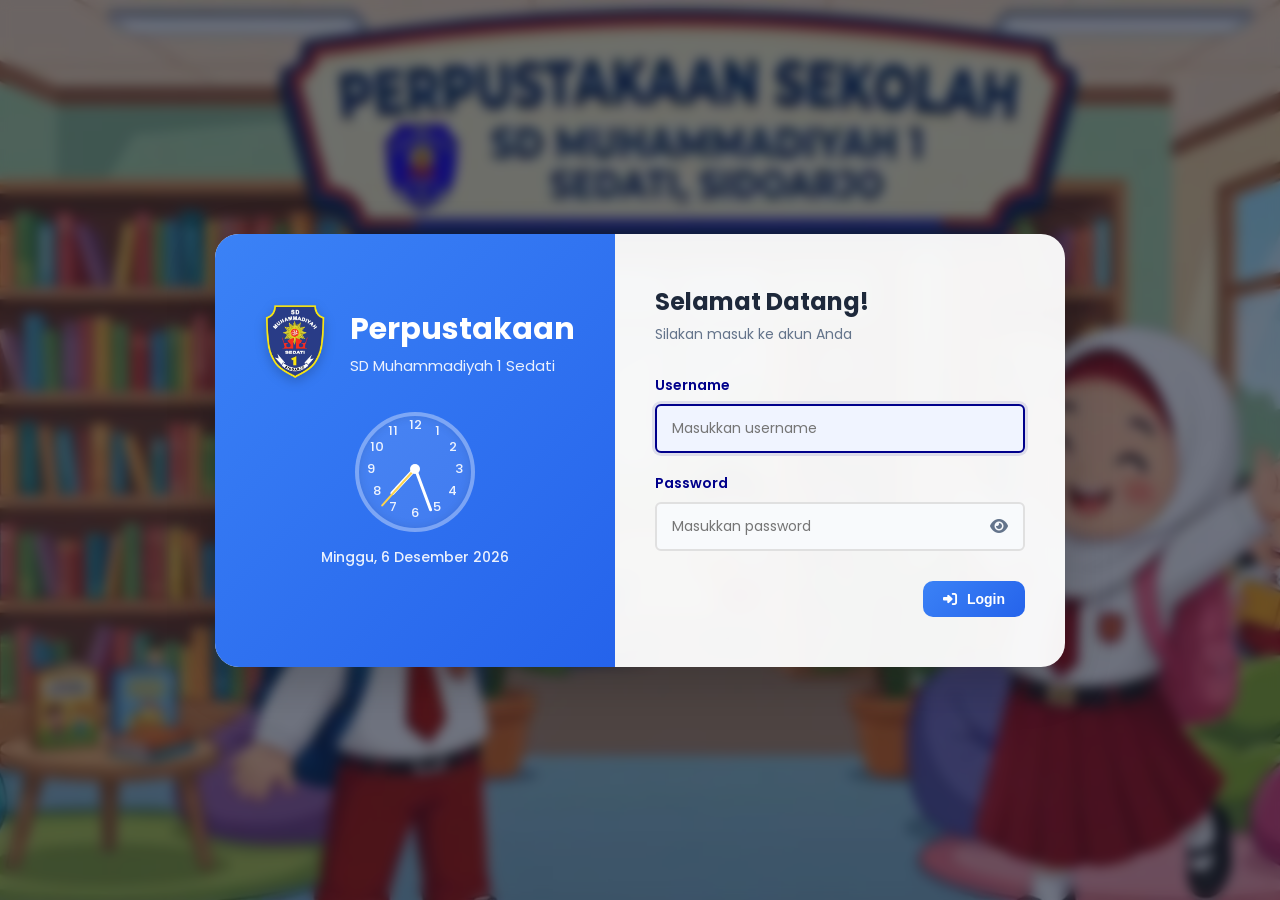
==== commit af41f967: "update" ====
--- a/index.html
+++ b/index.html
@@ -402,15 +402,15 @@
                   <table>
                     <thead>
                       <tr>
-                        <th><input type="checkbox" id="selectAllMembers"
+                        <th style="width: 3%;"><input type="checkbox" id="selectAllMembers"
                             onchange="toggleSelectAllMembers(this.checked)"></th>
-                        <th>Kode</th>
-                        <th>Nama</th>
-                        <th>Jenis Kelamin</th>
-                        <th>Tipe</th>
-                        <th>Keterangan</th>
-                        <th style="white-space: nowrap;">Print Status</th>
-                        <th>Aksi</th>
+                        <th style="width: 8%;">Kode</th>
+                        <th style="width: 40%;">Nama</th>
+                        <th style="width: 12%; white-space: nowrap;">Jenis Kelamin</th>
+                        <th style="width: 7%;">Tipe</th>
+                        <th style="width: 15%;">Keterangan</th>
+                        <th style="width: 9%; white-space: nowrap;">Print Status</th>
+                        <th style="width: 6%;">Aksi</th>
                       </tr>
                     </thead>
                     <tbody id="anggotaTable">
@@ -443,16 +443,16 @@
                   <table>
                     <thead>
                       <tr>
-                        <th><input type="checkbox" id="selectAllBooks" onchange="toggleSelectAllBooks(this.checked)">
+                        <th style="width: 3%;"><input type="checkbox" id="selectAllBooks" onchange="toggleSelectAllBooks(this.checked)">
                         </th>
-                        <th>Kode</th>
-                        <th>Judul</th>
-                        <th>Pengarang</th>
-                        <th>Kategori</th>
-                        <th>Stok</th>
-                        <th>Rak</th>
-                        <th style="white-space: nowrap;">Print Status</th>
-                        <th>Aksi</th>
+                        <th style="width: 11%;">Kode</th>
+                        <th style="width: 39%;">Judul</th>
+                        <th style="width: 13%;">Pengarang</th>
+                        <th style="width: 10%;">Kategori</th>
+                        <th style="width: 5%;">Stok</th>
+                        <th style="width: 5%;">Rak</th>
+                        <th style="width: 9%; white-space: nowrap;">Print Status</th>
+                        <th style="width: 5%;">Aksi</th>
                       </tr>
                     </thead>
                     <tbody id="bukuTable">
--- a/assets/css/style.css
+++ b/assets/css/style.css
@@ -1053,6 +1053,7 @@
   width: 100%;
   border-collapse: collapse;
   font-size: 14px;
+  table-layout: fixed;
 }
 
 th {
@@ -1068,6 +1069,8 @@
   padding: 12px 10px;
   border-bottom: 1px solid #f1f5f9;
   white-space: nowrap;
+  overflow: hidden;
+  text-overflow: ellipsis;
   color: #334155;
 }
 
@@ -2487,7 +2490,8 @@
 .seamless-marquee-container {
   overflow: hidden;
   white-space: nowrap;
-  display: inline-block;
+  display: block;
+  width: 100%;
   vertical-align: bottom;
 }
 
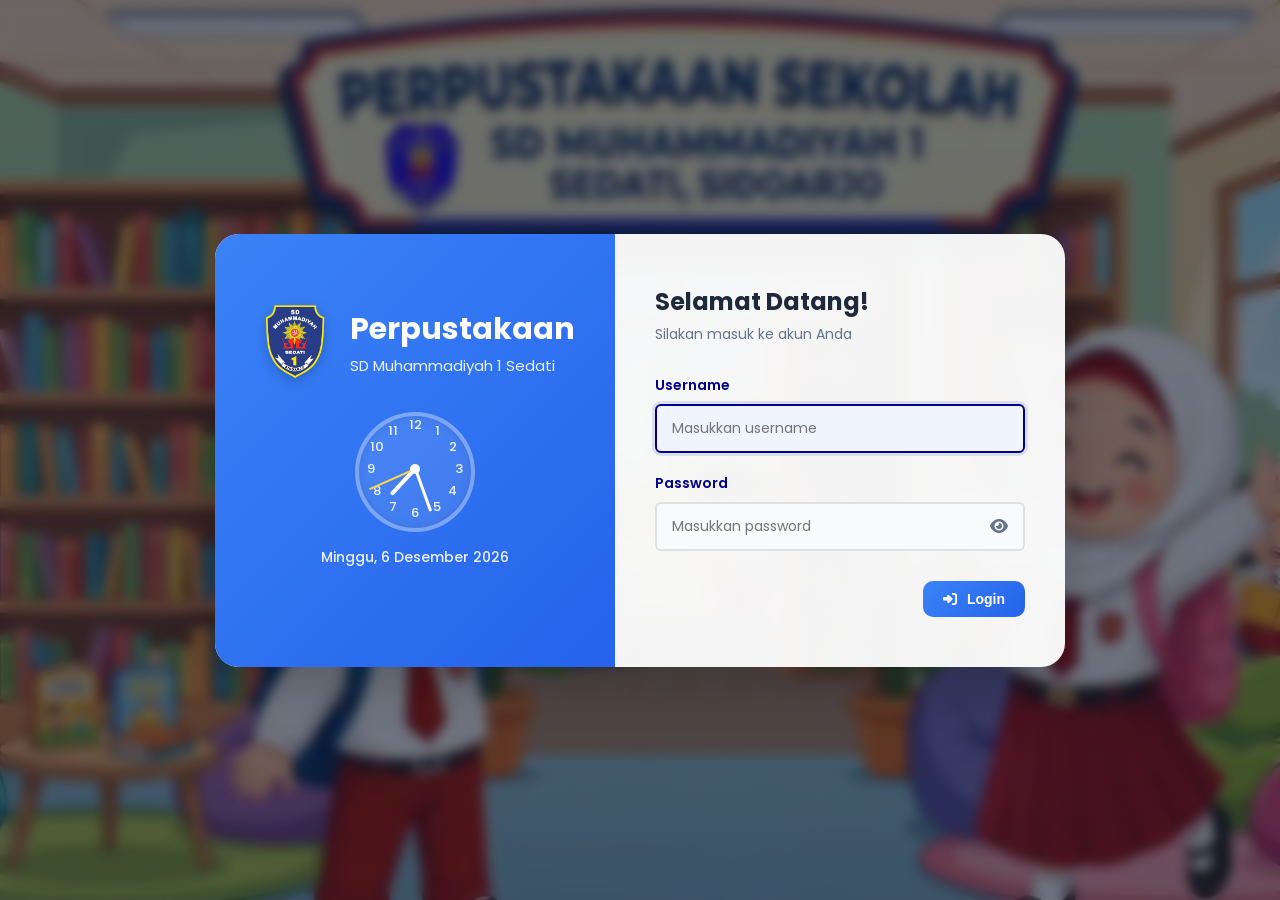
==== commit 04e7ec57: "update" ====
--- a/index.html
+++ b/index.html
@@ -405,12 +405,12 @@
                         <th style="width: 3%;"><input type="checkbox" id="selectAllMembers"
                             onchange="toggleSelectAllMembers(this.checked)"></th>
                         <th style="width: 8%;">Kode</th>
-                        <th style="width: 40%;">Nama</th>
+                        <th style="width: 37%;">Nama</th>
                         <th style="width: 12%; white-space: nowrap;">Jenis Kelamin</th>
                         <th style="width: 7%;">Tipe</th>
                         <th style="width: 15%;">Keterangan</th>
-                        <th style="width: 9%; white-space: nowrap;">Print Status</th>
-                        <th style="width: 6%;">Aksi</th>
+                        <th style="width: 11%; white-space: nowrap;">Print Status</th>
+                        <th style="width: 7%;">Aksi</th>
                       </tr>
                     </thead>
                     <tbody id="anggotaTable">
@@ -446,13 +446,13 @@
                         <th style="width: 3%;"><input type="checkbox" id="selectAllBooks" onchange="toggleSelectAllBooks(this.checked)">
                         </th>
                         <th style="width: 11%;">Kode</th>
-                        <th style="width: 39%;">Judul</th>
+                        <th style="width: 35%;">Judul</th>
                         <th style="width: 13%;">Pengarang</th>
                         <th style="width: 10%;">Kategori</th>
                         <th style="width: 5%;">Stok</th>
                         <th style="width: 5%;">Rak</th>
-                        <th style="width: 9%; white-space: nowrap;">Print Status</th>
-                        <th style="width: 5%;">Aksi</th>
+                        <th style="width: 11%; white-space: nowrap;">Print Status</th>
+                        <th style="width: 7%;">Aksi</th>
                       </tr>
                     </thead>
                     <tbody id="bukuTable">
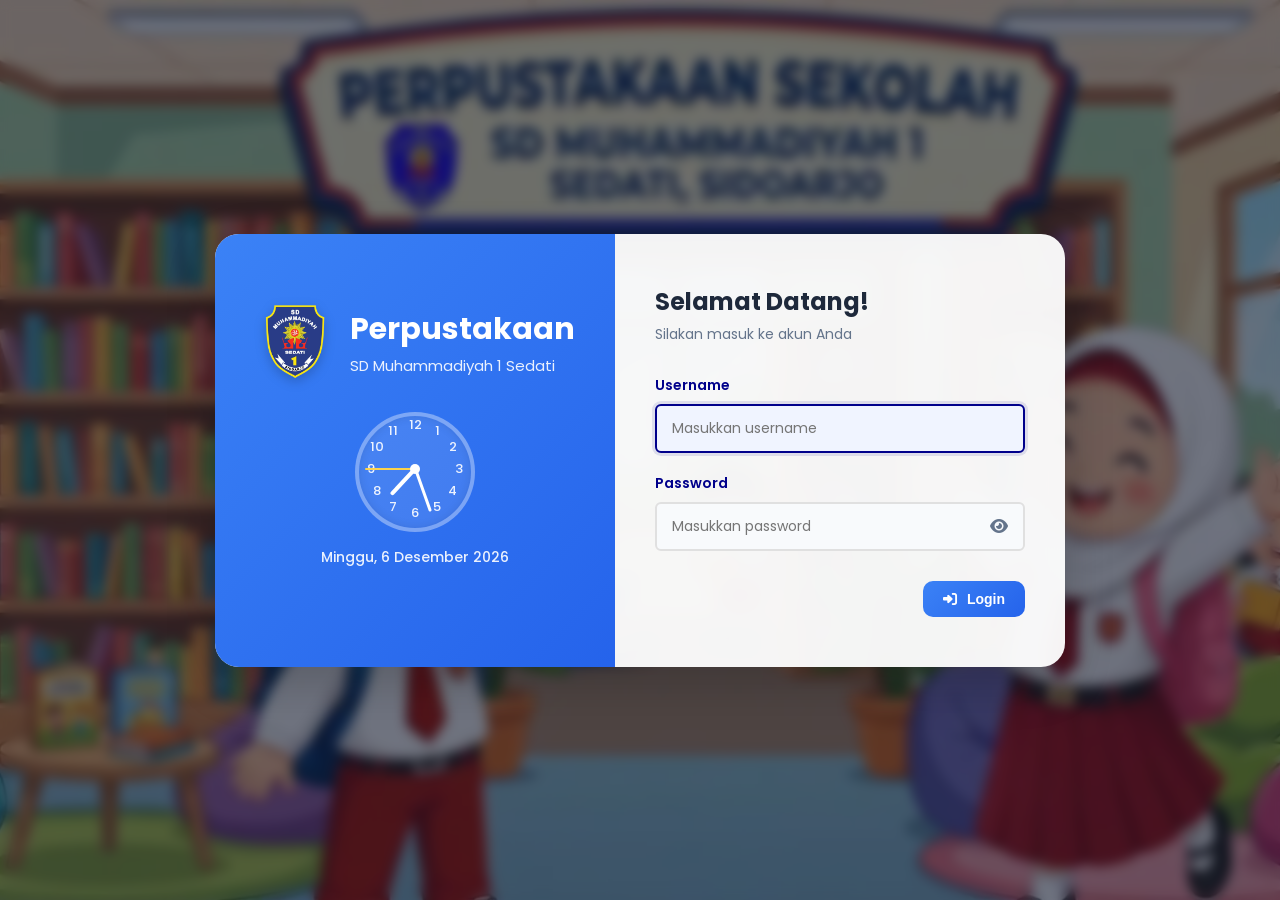
==== commit 516f476a: "update" ====
--- a/index.html
+++ b/index.html
@@ -55,7 +55,7 @@
       <div class="login-right">
         <h3 class="login-welcome">Selamat Datang!</h3>
         <p class="login-instruction">Silakan masuk ke akun Anda</p>
-        <form id="loginForm" onsubmit="handleLogin(event)">
+        <form id="loginForm" >
           <div class="form-group">
             <label for="username">Username</label>
             <input type="text" id="username" name="username" placeholder="Masukkan username" required autofocus>
@@ -64,7 +64,7 @@
             <label for="password">Password</label>
             <div class="password-wrapper">
               <input type="password" id="password" name="password" placeholder="Masukkan password" required>
-              <button type="button" class="btn-toggle-password" onclick="togglePassword()">
+              <button type="button" class="btn-toggle-password" data-action="togglePassword">
                 <i class="fas fa-eye" id="eyeIcon"></i>
               </button>
             </div>
@@ -90,23 +90,23 @@
           </div>
         </div>
         <nav class="sidebar-nav tabs">
-          <button class="tab-btn active" onclick="switchTab('scanner')">
+          <button class="tab-btn active" data-action="switchTab" data-tab="scanner">
             <i class="fas fa-qrcode"></i> Scanner </button>
-          <button class="tab-btn" onclick="switchTab('statistik')">
+          <button class="tab-btn" data-action="switchTab" data-tab="statistik">
             <i class="fas fa-chart-bar"></i> Statistik </button>
-          <button class="tab-btn" onclick="switchTab('transaksi')">
+          <button class="tab-btn" data-action="switchTab" data-tab="transaksi">
             <i class="fas fa-exchange-alt"></i> Transaksi </button>
-          <button class="tab-btn" onclick="switchTab('overdued')">
+          <button class="tab-btn" data-action="switchTab" data-tab="overdued">
             <i class="fas fa-exclamation-triangle"></i> Overdue </button>
-          <button class="tab-btn" onclick="switchTab('anggota')">
+          <button class="tab-btn" data-action="switchTab" data-tab="anggota">
             <i class="fas fa-users"></i> Anggota </button>
-          <button class="tab-btn" onclick="switchTab('buku')">
+          <button class="tab-btn" data-action="switchTab" data-tab="buku">
             <i class="fas fa-book-open"></i> Buku </button>
-          <button class="tab-btn" onclick="switchTab('qrgen')">
+          <button class="tab-btn" data-action="switchTab" data-tab="qrgen">
             <i class="fas fa-print"></i> Cetak </button>
-          <button class="tab-btn" onclick="switchTab('kunjungan')">
+          <button class="tab-btn" data-action="switchTab" data-tab="kunjungan">
             <i class="fas fa-calendar-check"></i> Kunjungan </button>
-          <button class="tab-btn" onclick="switchTab('admin')">
+          <button class="tab-btn" data-action="switchTab" data-tab="admin">
             <i class="fas fa-user-cog"></i> Admin </button>
         </nav>
         <div class="sidebar-bottom">
@@ -143,22 +143,21 @@
       <div class="main-wrapper">
         <header class="topbar">
           <div class="topbar-left">
-            <button class="btn-menu-mobile" onclick="toggleMobileMenu()" title="Menu">
+            <button class="btn-menu-mobile" data-action="toggleMobileMenu" title="Menu">
               <i class="fas fa-bars"></i>
             </button>
-            <h1 class="topbar-page-title" id="topbarPageTitle">Dashboard <span
-                style="opacity:0.5; margin:0 8px; font-weight:400;">&gt;</span> <span id="topbarSubtitle">Scanner &amp;
-                Transaksi</span></h1>
+            <h1 class="topbar-page-title" id="topbarPageTitle">Dashboard <span class="topbar-separator">&gt;</span> <span id="topbarSubtitle">Scanner &amp;
+                Sirkulasi</span></h1>
           </div>
           <div class="topbar-right">
             <div class="admin-profile-card">
-              <img id="headerAdminPhoto" src="" alt="Foto" style="display: none;">
+              <img id="headerAdminPhoto" src="" alt="Foto" class="d-none">
               <div class="admin-info-text">
                 <div class="greeting" id="dynamicGreeting">Selamat datang,</div>
                 <div class="admin-name" id="adminNameHeader">-</div>
               </div>
             </div>
-            <button class="btn-logout-icon" onclick="handleLogout()" title="Logout">
+            <button class="btn-logout-icon" data-action="handleLogout" title="Logout">
               <i class="fas fa-power-off"></i>
             </button>
           </div>
@@ -188,7 +187,7 @@
                       </div>
                     </div>
                     <div class="button-group flex-center mt-15">
-                      <button class="btn-danger btn-sm btn-rounded px-15" onclick="toggleScanner()">
+                      <button class="btn-danger btn-sm btn-rounded px-15" data-action="toggleScanner">
                         <i class="fas fa-stop-circle"></i> Hentikan Scanner </button>
                     </div>
                   </div>
@@ -198,11 +197,11 @@
                       <input type="number" id="lamaPinjam" class="form-control input-small" value="7" min="1" max="30">
                     </div>
                     <div class="button-group wrap-group mt-15">
-                      <button class="btn-success flex-1 text-sm py-10" onclick="prosesPinjam()">
+                      <button class="btn-success flex-1 text-sm py-10" data-action="prosesPinjam">
                         <i class="fas fa-download"></i> PINJAM BUKU </button>
-                      <button class="btn-primary flex-1 text-sm py-10" onclick="prosesKembali()">
+                      <button class="btn-primary flex-1 text-sm py-10" data-action="prosesKembali">
                         <i class="fas fa-upload"></i> KEMBALI BUKU </button>
-                      <button class="btn-secondary text-sm py-10 px-15" onclick="resetScanner()">
+                      <button class="btn-secondary text-sm py-10 px-15" data-action="resetScanner">
                         <i class="fas fa-redo"></i> Reset </button>
                     </div>
                   </div>
@@ -269,7 +268,7 @@
                 <div class="table-header-luxury">
                   <h2><i class="fas fa-chart-pie text-purple"></i> Statistik Perpustakaan</h2>
                   <div class="table-actions">
-                    <button class="btn-primary" onclick="refreshStatistik()">
+                    <button class="btn-primary" data-action="refreshStatistik">
                       <i class="fas fa-sync-alt"></i> Refresh Data </button>
                   </div>
                 </div>
@@ -313,7 +312,7 @@
                 <div class="filter-bar-modern">
                   <div class="filter-item">
                     <label>Filter Status</label>
-                    <select id="filterStatus" class="form-control min-w-150" onchange="filterTransaksi()">
+                    <select id="filterStatus" class="form-control min-w-150" >
                       <option value="">Semua</option>
                       <option value="DIPINJAM">Dipinjam</option>
                       <option value="KEMBALI">Kembali</option>
@@ -322,12 +321,12 @@
                   <div class="filter-item flex-grow-1">
                     <label>Cari Kode Anggota</label>
                     <input type="text" id="filterAnggota" class="form-control" placeholder="S-001"
-                      onchange="filterTransaksi()">
+                      >
                   </div>
                   <div class="filter-actions">
-                    <button class="btn-secondary" onclick="loadTransaksi()">
+                    <button class="btn-secondary" data-action="loadTransaksi">
                       <i class="fas fa-redo"></i> Reset </button>
-                    <button class="btn-primary" onclick="exportTransaksi()">
+                    <button class="btn-primary" data-action="exportTransaksi">
                       <i class="fas fa-download"></i> Export </button>
                   </div>
                 </div>
@@ -384,11 +383,11 @@
                 <div class="table-header-luxury">
                   <h2><i class="fas fa-users"></i> Data Anggota</h2>
                   <div class="table-actions">
-                    <button class="btn-primary" onclick="openAddAnggotaModal()">
+                    <button class="btn-primary" data-action="openAddAnggotaModal">
                       <i class="fas fa-plus-circle"></i> Tambah Anggota </button>
-                    <button class="btn-success" onclick="openRombelModal()">
+                    <button class="btn-success" data-action="openRombelModal">
                       <i class="fas fa-layer-group"></i> Naik Kelas Serentak </button>
-                    <button class="btn-info" onclick="openBulkActions('anggota')">
+                    <button class="btn-info" data-action="openBulkActions" data-type="anggota">
                       <i class="fas fa-tasks"></i> Aksi Pilihan </button>
                   </div>
                 </div>
@@ -402,15 +401,15 @@
                   <table>
                     <thead>
                       <tr>
-                        <th style="width: 3%;"><input type="checkbox" id="selectAllMembers"
-                            onchange="toggleSelectAllMembers(this.checked)"></th>
-                        <th style="width: 8%;">Kode</th>
-                        <th style="width: 37%;">Nama</th>
-                        <th style="width: 12%; white-space: nowrap;">Jenis Kelamin</th>
-                        <th style="width: 7%;">Tipe</th>
-                        <th style="width: 15%;">Keterangan</th>
-                        <th style="width: 11%; white-space: nowrap;">Print Status</th>
-                        <th style="width: 7%;">Aksi</th>
+                        <th class="col-checkbox"><input type="checkbox" id="selectAllMembers"
+                            ></th>
+                        <th class="col-kode">Kode</th>
+                        <th class="col-nama">Nama</th>
+                        <th class="col-jk">Jenis Kelamin</th>
+                        <th class="col-tipe">Tipe</th>
+                        <th class="col-keterangan">Keterangan</th>
+                        <th class="col-print">Print Status</th>
+                        <th class="col-aksi">Aksi</th>
                       </tr>
                     </thead>
                     <tbody id="anggotaTable">
@@ -427,9 +426,9 @@
                 <div class="table-header-luxury">
                   <h2><i class="fas fa-book-open"></i> Data Buku</h2>
                   <div class="table-actions">
-                    <button class="btn-primary" onclick="openAddBukuModal()">
+                    <button class="btn-primary" data-action="openAddBukuModal">
                       <i class="fas fa-plus-circle"></i> Tambah Buku </button>
-                    <button class="btn-info" onclick="openBulkActions('buku')">
+                    <button class="btn-info" data-action="openBulkActions" data-type="buku">
                       <i class="fas fa-tasks"></i> Aksi Pilihan </button>
                   </div>
                 </div>
@@ -443,16 +442,16 @@
                   <table>
                     <thead>
                       <tr>
-                        <th style="width: 3%;"><input type="checkbox" id="selectAllBooks" onchange="toggleSelectAllBooks(this.checked)">
+                        <th class="col-checkbox"><input type="checkbox" id="selectAllBooks" >
                         </th>
-                        <th style="width: 11%;">Kode</th>
-                        <th style="width: 35%;">Judul</th>
-                        <th style="width: 13%;">Pengarang</th>
-                        <th style="width: 10%;">Kategori</th>
-                        <th style="width: 5%;">Stok</th>
-                        <th style="width: 5%;">Rak</th>
-                        <th style="width: 11%; white-space: nowrap;">Print Status</th>
-                        <th style="width: 7%;">Aksi</th>
+                        <th class="col-kode-buku">Kode</th>
+                        <th class="col-judul">Judul</th>
+                        <th class="col-pengarang">Pengarang</th>
+                        <th class="col-kategori">Kategori</th>
+                        <th class="col-stok">Stok</th>
+                        <th class="col-rak">Rak</th>
+                        <th class="col-print">Print Status</th>
+                        <th class="col-aksi">Aksi</th>
                       </tr>
                     </thead>
                     <tbody id="bukuTable">
@@ -471,21 +470,21 @@
                   <div class="form-group">
                     <label class="detail-label mb-10">Pilih Metode Cetak</label>
                     <div class="print-actions-grid">
-                      <button class="print-action-btn primary" onclick="switchPrintMode('member-search')">
+                      <button class="print-action-btn primary" data-action="switchPrintMode" data-mode="member-search">
                         <i class="fas fa-search"></i>
                         <span>Cari Anggota</span>
                       </button>
-                      <button class="print-action-btn warning" onclick="switchToSelectiveMode('member')">
+                      <button class="print-action-btn warning" data-action="switchToSelectiveMode" data-type="member">
                         <i class="fas fa-check-square"></i>
                         <span>Cetak Pilihan</span>
                       </button>
-                      <button class="print-action-btn success" onclick="confirmBulkPrintMembers()">
+                      <button class="print-action-btn success" data-action="confirmBulkPrintMembers">
                         <i class="fas fa-print"></i>
                         <span>Cetak Semua</span>
                       </button>
                     </div>
                   </div>
-                  <div id="member-search-mode" class="mt-25" style="display: none;">
+                  <div id="member-search-mode" class="mt-25 d-none">
                     <div class="filter-bar-modern">
                       <div class="filter-item flex-grow-1">
                         <label>Cari Kode atau Nama Anggota</label>
@@ -493,7 +492,7 @@
                           placeholder="Contoh: S-1A-001 atau Adam">
                       </div>
                       <div class="filter-actions">
-                        <button class="btn-dark" onclick="searchMember()">
+                        <button class="btn-dark" data-action="searchMember">
                           <i class="fas fa-search"></i> Cari </button>
                       </div>
                     </div>
@@ -505,21 +504,21 @@
                   <div class="form-group">
                     <label class="detail-label mb-10">Pilih Metode Cetak</label>
                     <div class="print-actions-grid">
-                      <button class="print-action-btn primary" onclick="switchPrintMode('book-search')">
+                      <button class="print-action-btn primary" data-action="switchPrintMode" data-mode="book-search">
                         <i class="fas fa-search"></i>
                         <span>Cari Buku</span>
                       </button>
-                      <button class="print-action-btn warning" onclick="switchToSelectiveMode('book')">
+                      <button class="print-action-btn warning" data-action="switchToSelectiveMode" data-type="book">
                         <i class="fas fa-check-square"></i>
                         <span>Cetak Pilihan</span>
                       </button>
-                      <button class="print-action-btn success" onclick="confirmBulkPrintBooks()">
+                      <button class="print-action-btn success" data-action="confirmBulkPrintBooks">
                         <i class="fas fa-print"></i>
                         <span>Cetak Semua</span>
                       </button>
                     </div>
                   </div>
-                  <div id="book-search-mode" class="mt-25" style="display: none;">
+                  <div id="book-search-mode" class="mt-25 d-none">
                     <div class="filter-bar-modern">
                       <div class="filter-item flex-grow-1">
                         <label>Cari Kode atau Judul Buku</label>
@@ -527,7 +526,7 @@
                           placeholder="Contoh: DA-1A-001 atau Pawai">
                       </div>
                       <div class="filter-actions">
-                        <button class="btn-dark" onclick="searchBook()">
+                        <button class="btn-dark" data-action="searchBook">
                           <i class="fas fa-search"></i> Cari </button>
                       </div>
                     </div>
@@ -552,8 +551,8 @@
                       placeholder="Kode atau nama anggota">
                   </div>
                   <div class="filter-actions">
-                    <button class="btn-dark" onclick="filterKunjungan()"><i class="fas fa-filter"></i> Filter</button>
-                    <button class="btn-secondary" onclick="resetKunjunganFilter()"><i class="fas fa-redo"></i>
+                    <button class="btn-dark" data-action="filterKunjungan"><i class="fas fa-filter"></i> Filter</button>
+                    <button class="btn-secondary" data-action="resetKunjunganFilter"><i class="fas fa-redo"></i>
                       Reset</button>
                   </div>
                 </div>
@@ -620,16 +619,16 @@
                 <div class="settings-sidebar">
                   <div class="card profile-overview-card">
                     <div class="profile-photo-wrapper">
-                      <img id="adminPhotoPreview" src="" alt="Foto Admin" style="display: none;">
+                      <img id="adminPhotoPreview" src="" alt="Foto Admin" class="d-none">
                       <div id="adminPhotoPlaceholder" class="photo-placeholder">
                         <i class="fas fa-user-circle"></i>
                       </div>
-                      <button class="btn-upload-photo" onclick="document.getElementById('photoUpload').click()"
+                      <button class="btn-upload-photo" data-action="triggerPhotoUpload"
                         title="Ubah Foto">
                         <i class="fas fa-camera"></i>
                       </button>
-                      <input type="file" id="photoUpload" accept="image/*" style="display: none;"
-                        onchange="handlePhotoUpload(event)">
+                      <input type="file" id="photoUpload" accept="image/*" class="d-none"
+                        >
                     </div>
                     <div class="profile-details-list">
                       <div class="detail-item">
@@ -650,7 +649,7 @@
                 <div class="settings-main">
                   <div class="card settings-card">
                     <h3 class="settings-title"><i class="fas fa-user-edit"></i> Ubah Informasi Profil</h3>
-                    <form id="updateProfileForm" onsubmit="handleUpdateProfile(event)" class="settings-form">
+                    <form id="updateProfileForm"  class="settings-form">
                       <div class="form-group">
                         <label>Nama Lengkap</label>
                         <input type="text" id="updateNamaLengkap" class="form-control" required>
@@ -665,7 +664,7 @@
                   </div>
                   <div class="card settings-card">
                     <h3 class="settings-title"><i class="fas fa-lock"></i> Ubah Password</h3>
-                    <form id="changePasswordForm" onsubmit="handleChangePassword(event)" class="settings-form">
+                    <form id="changePasswordForm"  class="settings-form">
                       <div class="form-group">
                         <label>Password Lama</label>
                         <input type="password" id="oldPassword" class="form-control" required>
@@ -701,7 +700,7 @@
                       </div>
                     </div>
                     <button type="button" class="btn-danger w-100 p-15 text-md fw-600 btn-rounded flex-center gap-10"
-                      onclick="handleResetData()" id="btnResetData">
+                      data-action="handleResetData" id="btnResetData">
                       <i class="fas fa-sync-alt"></i> Reset & Rapikan Data </button>
                   </div>
                 </div>
@@ -716,9 +715,9 @@
     <div class="modal-content">
       <div class="modal-header">
         <h2>Tambah/Edit Anggota</h2>
-        <button class="modal-close" onclick="closeModal('anggotaModal')"><i class="fas fa-times"></i></button>
-      </div>
-      <form id="anggotaForm" onsubmit="saveAnggota(event)">
+        <button class="modal-close" data-action="closeModal" data-modal="anggotaModal"><i class="fas fa-times"></i></button>
+      </div>
+      <form id="anggotaForm" >
         <div class="form-group">
           <label>Kode</label>
           <input type="text" id="formKodeAnggota" placeholder="Sebaiknya dikosongkan (dibuat otomatis oleh sistem)">
@@ -751,7 +750,7 @@
         <div class="button-group">
           <button type="submit" class="btn-primary">
             <i class="fas fa-save"></i> Simpan </button>
-          <button type="button" class="btn-secondary" onclick="closeModal('anggotaModal')">
+          <button type="button" class="btn-secondary" data-action="closeModal" data-modal="anggotaModal">
             <i class="fas fa-times"></i> Batal </button>
           <button type="button" id="btnHapusAnggotaModal" class="btn-danger hide ml-auto">
             <i class="fas fa-trash-alt"></i> Hapus </button>
@@ -763,9 +762,9 @@
     <div class="modal-content">
       <div class="modal-header">
         <h2>Tambah/Edit Buku</h2>
-        <button class="modal-close" onclick="closeModal('bukuModal')"><i class="fas fa-times"></i></button>
-      </div>
-      <form id="bukuForm" onsubmit="saveBuku(event)">
+        <button class="modal-close" data-action="closeModal" data-modal="bukuModal"><i class="fas fa-times"></i></button>
+      </div>
+      <form id="bukuForm" >
         <div class="form-group">
           <label>Kode Buku</label>
           <input type="text" id="formKodeBuku" placeholder="Sebaiknya dikosongkan (dibuat otomatis oleh sistem)">
@@ -801,7 +800,7 @@
         <div class="button-group">
           <button type="submit" class="btn-primary">
             <i class="fas fa-save"></i> Simpan </button>
-          <button type="button" class="btn-secondary" onclick="closeModal('bukuModal')">
+          <button type="button" class="btn-secondary" data-action="closeModal" data-modal="bukuModal">
             <i class="fas fa-times"></i> Batal </button>
           <button type="button" id="btnHapusBukuModal" class="btn-danger hide ml-auto">
             <i class="fas fa-trash-alt"></i> Hapus </button>
@@ -813,7 +812,7 @@
     <div class="modal-content">
       <div class="modal-header">
         <h2>Naik Kelas Serentak</h2>
-        <button class="modal-close" onclick="closeModal('rombelModal')"><i class="fas fa-times"></i></button>
+        <button class="modal-close" data-action="closeModal" data-modal="rombelModal"><i class="fas fa-times"></i></button>
       </div>
       <div class="text-sm text-muted mb-15"> Gunakan fitur ini untuk menaikkan kelas beberapa siswa secara bersamaan.
         Cari siswa, pilih, lalu tentukan kelas baru. </div>
@@ -827,7 +826,7 @@
         <table>
           <thead>
             <tr>
-              <th><input type="checkbox" id="selectAllRombel" onchange="toggleSelectAllRombel(this.checked)"></th>
+              <th><input type="checkbox" id="selectAllRombel" ></th>
               <th>Kode</th>
               <th>Nama</th>
               <th>Kelas Saat Ini</th>
@@ -837,7 +836,7 @@
           </tbody>
         </table>
       </div>
-      <form id="rombelForm" onsubmit="submitRombel(event)">
+      <form id="rombelForm" >
         <div class="form-group">
           <label>Kelas Baru (Keterangan)</label>
           <input type="text" id="formKeteranganBaru" required placeholder="Contoh: Kelas 2 A">
@@ -845,7 +844,7 @@
         <div class="button-group">
           <button type="submit" class="btn-success">
             <i class="fas fa-save"></i> Proses Kenaikan Kelas </button>
-          <button type="button" class="btn-secondary" onclick="closeModal('rombelModal')">
+          <button type="button" class="btn-secondary" data-action="closeModal" data-modal="rombelModal">
             <i class="fas fa-times"></i> Batal </button>
         </div>
       </form>
@@ -855,14 +854,14 @@
     <div class="modal-content">
       <div class="modal-header">
         <h2>Kembalikan Buku</h2>
-        <button class="modal-close" onclick="closeModal('returnModal')"><i class="fas fa-times"></i></button>
+        <button class="modal-close" data-action="closeModal" data-modal="returnModal"><i class="fas fa-times"></i></button>
       </div>
       <div id="returnInfo" class="form-container-light mb-20 bg-gray">
       </div>
       <div class="button-group">
-        <button class="btn-success" onclick="confirmReturn()">
+        <button class="btn-success" data-action="confirmReturn">
           <i class="fas fa-check"></i> Konfirmasi Kembali </button>
-        <button class="btn-secondary" onclick="closeModal('returnModal')">
+        <button class="btn-secondary" data-action="closeModal" data-modal="returnModal">
           <i class="fas fa-times"></i> Batal </button>
       </div>
     </div>
--- a/assets/css/style.css
+++ b/assets/css/style.css
@@ -2492,7 +2492,6 @@
   white-space: nowrap;
   display: block;
   width: 100%;
-  vertical-align: bottom;
 }
 
 .seamless-marquee-content {
@@ -2509,4 +2508,25 @@
 @keyframes seamless-scroll {
   0% { transform: translateX(0); }
   100% { transform: translateX(-50%); }
-}+}
+
+/* Utility Classes */
+.d-none { display: none !important; }
+.topbar-separator { opacity: 0.5; margin: 0 8px; font-weight: 400; }
+
+/* Table Columns Configuration */
+.col-checkbox { width: 3%; }
+.col-kode { width: 8%; }
+.col-nama { width: 37%; }
+.col-jk { width: 12%; white-space: nowrap; }
+.col-tipe { width: 7%; }
+.col-keterangan { width: 15%; }
+.col-print { width: 11%; white-space: nowrap; }
+.col-aksi { width: 7%; }
+
+.col-kode-buku { width: 11%; }
+.col-judul { width: 35%; }
+.col-pengarang { width: 13%; }
+.col-kategori { width: 10%; }
+.col-stok { width: 5%; }
+.col-rak { width: 5%; }
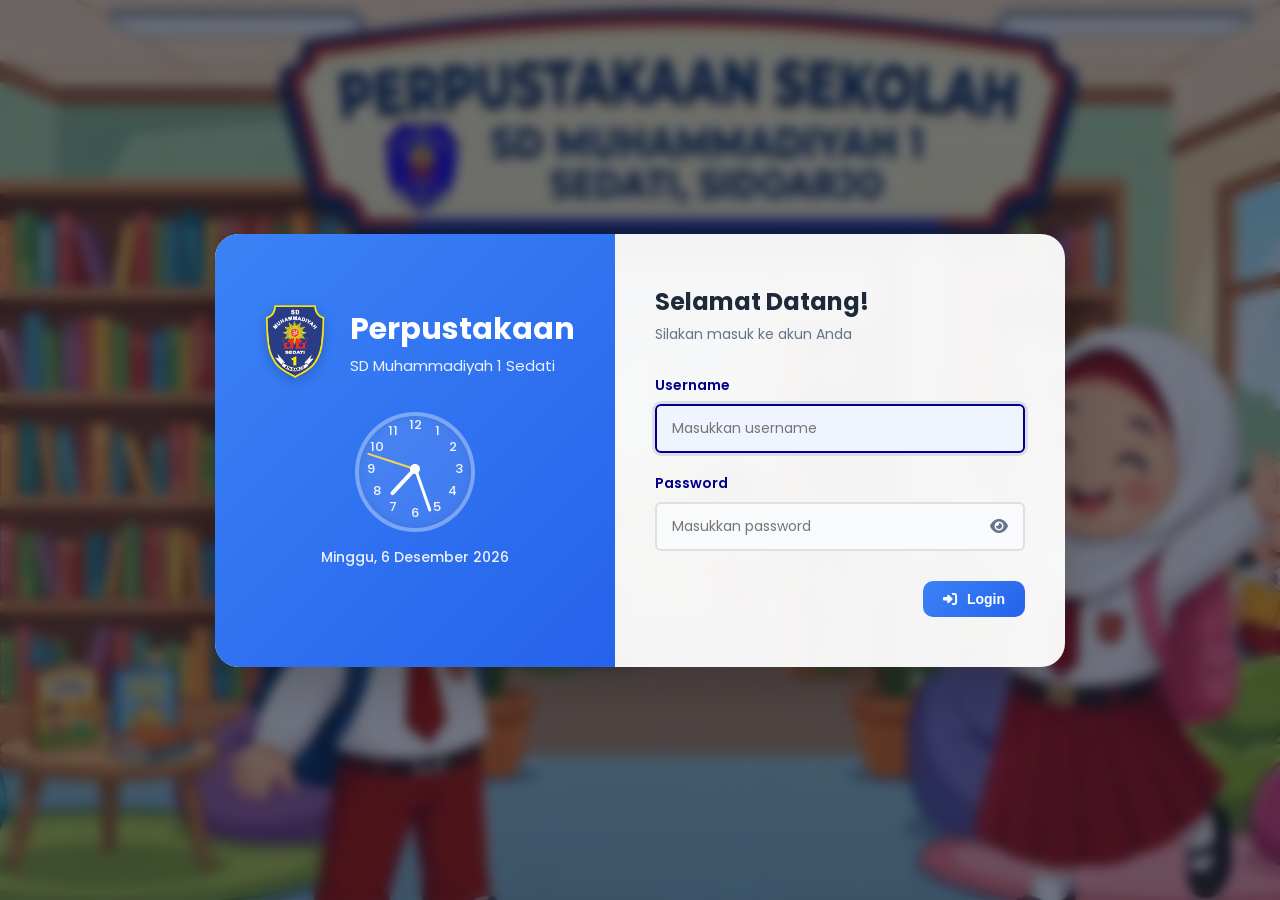
==== commit 2c1fab19: "update" ====
--- a/index.html
+++ b/index.html
@@ -3,7 +3,7 @@
 
 <head>
   <meta charset="UTF-8">
-  <meta name="viewport" content="width=device-width, initial-scale=1.0">
+
   <title>Dashboard Perpustakaan - Sistem Manajemen</title>
   <link rel="apple-touch-icon" sizes="180x180" href="assets/img/favicon/apple-touch-icon.png">
   <link rel="icon" type="image/png" sizes="32x32" href="assets/img/favicon/favicon-32x32.png">
@@ -111,7 +111,7 @@
         </nav>
         <div class="sidebar-bottom">
           <div class="sidebar-clock" id="liveClock">
-            <div class="analog-clock sidebar-analog-clock desktop-only">
+            <div class="analog-clock sidebar-analog-clock">
               <div class="clock-face">
                 <div class="number number1"><span>1</span></div>
                 <div class="number number2"><span>2</span></div>
@@ -131,21 +131,16 @@
                 <div class="clock-center"></div>
               </div>
             </div>
-            <div class="sidebar-date-container desktop-only">
+            <div class="sidebar-date-container">
               <div class="sidebar-day-text" id="headerDayText">Memuat...</div>
               <div class="sidebar-date-text" id="headerDateText">Memuat waktu...</div>
             </div>
-            <span class="header-digital-text mobile-only" id="headerDigitalText"><i class="far fa-clock"></i> Memuat
-              waktu...</span>
           </div>
         </div>
       </aside>
       <div class="main-wrapper">
         <header class="topbar">
           <div class="topbar-left">
-            <button class="btn-menu-mobile" data-action="toggleMobileMenu" title="Menu">
-              <i class="fas fa-bars"></i>
-            </button>
             <h1 class="topbar-page-title" id="topbarPageTitle">Dashboard <span class="topbar-separator">&gt;</span> <span id="topbarSubtitle">Scanner &amp;
                 Sirkulasi</span></h1>
           </div>
@@ -394,7 +389,7 @@
                 <div class="filter-bar-modern mt-10 mb-15">
                   <div class="filter-item flex-grow-1">
                     <input type="text" id="searchAnggotaInput" class="form-control"
-                      placeholder="Cari Kode, Nama, Tipe, Keterangan..." onkeyup="filterAnggotaTable()">
+                      placeholder="Cari Kode, Nama, Tipe, Keterangan..." >
                   </div>
                 </div>
                 <div class="table-container mt-20">
@@ -435,7 +430,7 @@
                 <div class="filter-bar-modern mt-10 mb-15">
                   <div class="filter-item flex-grow-1">
                     <input type="text" id="searchBukuInput" class="form-control"
-                      placeholder="Cari Kode, Judul, Pengarang, Kategori..." onkeyup="filterBukuTable()">
+                      placeholder="Cari Kode, Judul, Pengarang, Kategori..." >
                   </div>
                 </div>
                 <div class="table-container mt-20">
@@ -818,8 +813,7 @@
         Cari siswa, pilih, lalu tentukan kelas baru. </div>
       <div class="filter-bar-modern mb-15">
         <div class="filter-item flex-grow-1">
-          <input type="text" id="searchRombelInput" class="form-control" placeholder="Cari nama atau kelas lama..."
-            onkeyup="filterRombelTable()">
+          <input type="text" id="searchRombelInput" class="form-control" placeholder="Cari nama atau kelas lama...">
         </div>
       </div>
       <div class="table-container scroll-y-250 mb-15">
--- a/assets/css/style.css
+++ b/assets/css/style.css
@@ -386,11 +386,9 @@
   margin: 0 auto;
 }
 
-.desktop-only {
-  display: flex;
-}
-
-.header-date-container.desktop-only {
+
+
+.header-date-container {
   display: flex;
   flex-direction: column;
   justify-content: center;
@@ -410,9 +408,7 @@
   line-height: 1.2;
 }
 
-.mobile-only {
-  display: none;
-}
+
 
 .admin-profile-card {
   display: flex;
@@ -555,11 +551,7 @@
   margin-bottom: 0;
 }
 
-@media (max-width: 1024px) {
-  .scanner-process-row {
-    grid-template-columns: 1fr;
-  }
-}
+
 
 #reader {
   width: 100%;
@@ -759,11 +751,7 @@
   margin-top: 20px;
 }
 
-@media (max-width: 768px) {
-  .scanner-info {
-    grid-template-columns: 1fr;
-  }
-}
+
 
 .card {
   background: white;
@@ -1275,11 +1263,7 @@
   margin-bottom: 20px;
 }
 
-@media (max-width: 900px) {
-  .settings-layout {
-    grid-template-columns: 1fr;
-  }
-}
+
 
 .modal {
   display: none;
@@ -1379,11 +1363,7 @@
   gap: 20px;
 }
 
-@media (max-width: 768px) {
-  .grid-2 {
-    grid-template-columns: 1fr;
-  }
-}
+
 
 .text-center {
   text-align: center;
@@ -2148,15 +2128,7 @@
   gap: 15px;
 }
 
-.btn-menu-mobile {
-  display: none;
-  background: transparent;
-  border: none;
-  font-size: 20px;
-  color: white;
-  cursor: pointer;
-  padding: 5px;
-}
+
 
 .topbar-page-title {
   font-size: 16px;
@@ -2311,180 +2283,11 @@
   padding: 0 20px;
 }
 
-@media (max-width: 1024px) {
-  .app-layout {
-    flex-direction: column;
-  }
-
-  .sidebar {
-    position: fixed;
-    top: 60px;
-    left: -100%;
-    bottom: 0;
-    z-index: 999;
-    width: 240px;
-    transition: left 0.3s ease;
-  }
-
-  .sidebar.show {
-    left: 0;
-  }
-
-  .btn-menu-mobile {
-    display: block;
-  }
-
-  .sidebar-brand {
-    display: none;
-  }
-
-  .content-area {
-    padding: 15px 0;
-  }
-
-  .container-fluid {
-    padding: 0 12px;
-  }
-}
-
-@media (max-width: 768px) {
-  .card {
-    padding: 15px;
-    border-radius: 12px;
-    margin-bottom: 15px;
-  }
-
-  .card h2 {
-    font-size: 16px;
-    margin-bottom: 15px;
-  }
-
-  .stat-widget-grid {
-    grid-template-columns: repeat(2, 1fr);
-  }
-}
-
-@media (max-width: 600px) {
-  .login-box {
-    flex-direction: column;
-    max-width: 400px;
-    margin: 20px;
-    border-radius: 20px;
-  }
-
-  .login-brand-group {
-    flex-direction: column;
-    gap: 5px;
-    margin-bottom: 20px;
-  }
-
-  .login-brand-text {
-    text-align: center;
-  }
-
-  .login-logo {
-    width: 60px;
-  }
-
-  .login-brand {
-    font-size: 18px;
-  }
-
-  .login-subbrand {
-    font-size: 11px;
-  }
-
-  .analog-clock {
-    width: 100px;
-    height: 100px;
-    margin-bottom: 10px;
-  }
-
-  .clock-face .number {
-    font-size: 11px;
-    padding-top: 1px;
-  }
-
-  .hour-hand {
-    height: 25px;
-  }
-
-  .min-hand {
-    height: 35px;
-  }
-
-  .second-hand {
-    height: 40px;
-  }
-
-  .login-date {
-    font-size: 12px;
-    margin-bottom: 10px;
-  }
-
-  .login-left {
-    padding: 25px 20px 15px;
-  }
-
-  .login-right {
-    padding: 25px 20px;
-  }
-
-  .login-welcome {
-    font-size: 20px;
-  }
-
-  .login-instruction {
-    font-size: 13px;
-    margin-bottom: 20px;
-  }
-
-  .login-actions {
-    justify-content: center;
-    margin-top: 20px;
-  }
-
-  .btn-login-submit {
-    width: 100%;
-    justify-content: center;
-  }
-
-  .stat-widget-grid {
-    grid-template-columns: 1fr;
-  }
-
-  .filter-actions {
-    margin-left: 0;
-    width: 100%;
-  }
-
-  .filter-actions button {
-    flex: 1;
-    justify-content: center;
-  }
-
-  .stats-pastel-grid {
-    grid-template-columns: 1fr;
-  }
-
-  .print-actions-grid {
-    grid-template-columns: 1fr;
-  }
-
-  .table-header-luxury {
-    flex-direction: column;
-    align-items: flex-start;
-  }
-
-  .table-actions {
-    width: 100%;
-  }
-
-  .table-actions button {
-    flex: 1;
-    justify-content: center;
-  }
-}
+
+
+
+
+
 
 /* Seamless Marquee */
 .seamless-marquee-container {
@@ -2511,7 +2314,7 @@
 }
 
 /* Utility Classes */
-.d-none { display: none !important; }
+.d-none { display: none; }
 .topbar-separator { opacity: 0.5; margin: 0 8px; font-weight: 400; }
 
 /* Table Columns Configuration */
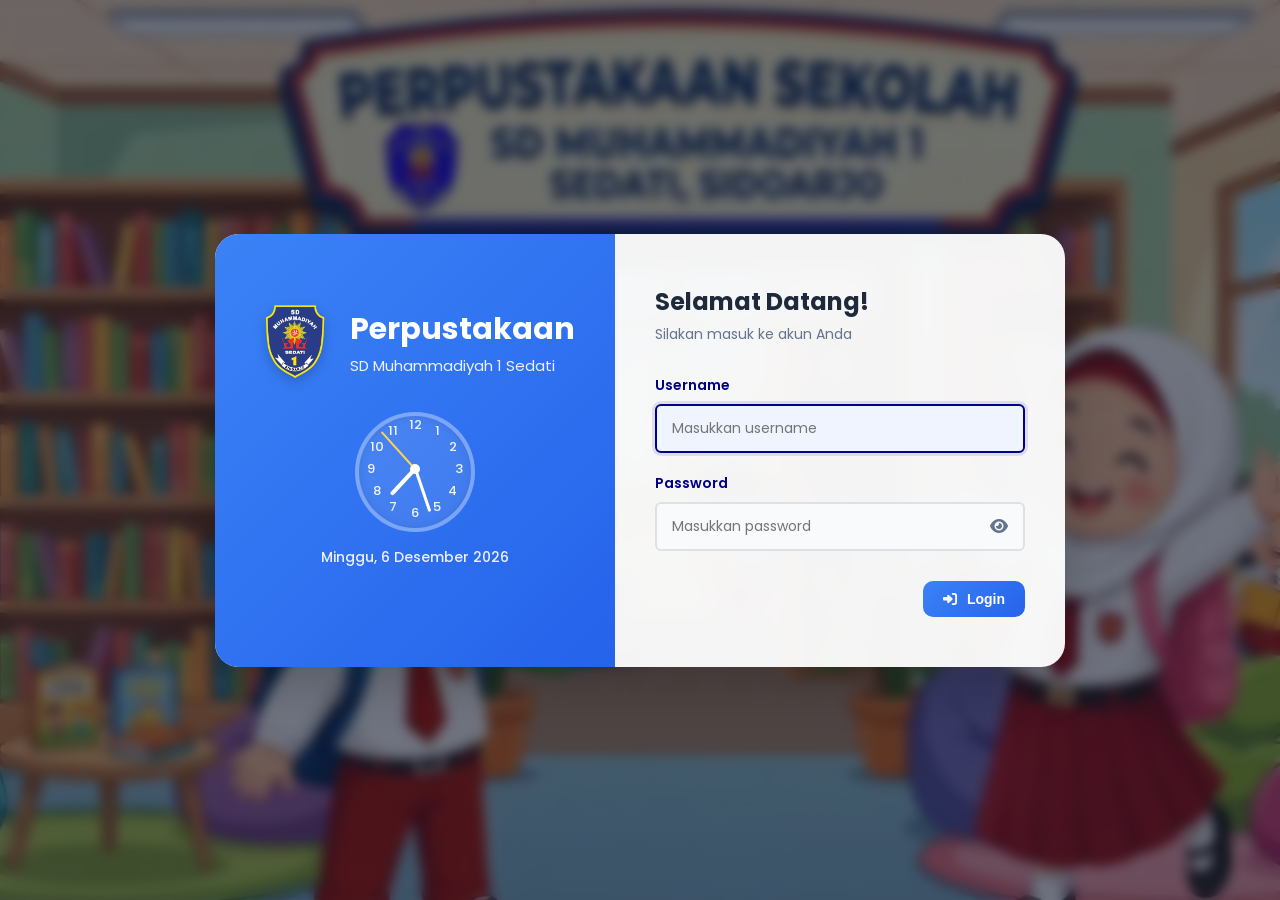
==== commit d5ff2f15: "update" ====
--- a/index.html
+++ b/index.html
@@ -3,7 +3,6 @@
 
 <head>
   <meta charset="UTF-8">
-
   <title>Dashboard Perpustakaan - Sistem Manajemen</title>
   <link rel="apple-touch-icon" sizes="180x180" href="assets/img/favicon/apple-touch-icon.png">
   <link rel="icon" type="image/png" sizes="32x32" href="assets/img/favicon/favicon-32x32.png">
@@ -55,7 +54,7 @@
       <div class="login-right">
         <h3 class="login-welcome">Selamat Datang!</h3>
         <p class="login-instruction">Silakan masuk ke akun Anda</p>
-        <form id="loginForm" >
+        <form id="loginForm">
           <div class="form-group">
             <label for="username">Username</label>
             <input type="text" id="username" name="username" placeholder="Masukkan username" required autofocus>
@@ -141,8 +140,8 @@
       <div class="main-wrapper">
         <header class="topbar">
           <div class="topbar-left">
-            <h1 class="topbar-page-title" id="topbarPageTitle">Dashboard <span class="topbar-separator">&gt;</span> <span id="topbarSubtitle">Scanner &amp;
-                Sirkulasi</span></h1>
+            <h1 class="topbar-page-title" id="topbarPageTitle">Dashboard <span class="topbar-separator">&gt;</span>
+              <span id="topbarSubtitle">Scanner &amp; Sirkulasi</span></h1>
           </div>
           <div class="topbar-right">
             <div class="admin-profile-card">
@@ -307,7 +306,7 @@
                 <div class="filter-bar-modern">
                   <div class="filter-item">
                     <label>Filter Status</label>
-                    <select id="filterStatus" class="form-control min-w-150" >
+                    <select id="filterStatus" class="form-control min-w-150">
                       <option value="">Semua</option>
                       <option value="DIPINJAM">Dipinjam</option>
                       <option value="KEMBALI">Kembali</option>
@@ -315,8 +314,7 @@
                   </div>
                   <div class="filter-item flex-grow-1">
                     <label>Cari Kode Anggota</label>
-                    <input type="text" id="filterAnggota" class="form-control" placeholder="S-001"
-                      >
+                    <input type="text" id="filterAnggota" class="form-control" placeholder="S-001">
                   </div>
                   <div class="filter-actions">
                     <button class="btn-secondary" data-action="loadTransaksi">
@@ -389,15 +387,14 @@
                 <div class="filter-bar-modern mt-10 mb-15">
                   <div class="filter-item flex-grow-1">
                     <input type="text" id="searchAnggotaInput" class="form-control"
-                      placeholder="Cari Kode, Nama, Tipe, Keterangan..." >
+                      placeholder="Cari Kode, Nama, Tipe, Keterangan...">
                   </div>
                 </div>
                 <div class="table-container mt-20">
                   <table>
                     <thead>
                       <tr>
-                        <th class="col-checkbox"><input type="checkbox" id="selectAllMembers"
-                            ></th>
+                        <th class="col-checkbox"><input type="checkbox" id="selectAllMembers"></th>
                         <th class="col-kode">Kode</th>
                         <th class="col-nama">Nama</th>
                         <th class="col-jk">Jenis Kelamin</th>
@@ -430,14 +427,14 @@
                 <div class="filter-bar-modern mt-10 mb-15">
                   <div class="filter-item flex-grow-1">
                     <input type="text" id="searchBukuInput" class="form-control"
-                      placeholder="Cari Kode, Judul, Pengarang, Kategori..." >
+                      placeholder="Cari Kode, Judul, Pengarang, Kategori...">
                   </div>
                 </div>
                 <div class="table-container mt-20">
                   <table>
                     <thead>
                       <tr>
-                        <th class="col-checkbox"><input type="checkbox" id="selectAllBooks" >
+                        <th class="col-checkbox"><input type="checkbox" id="selectAllBooks">
                         </th>
                         <th class="col-kode-buku">Kode</th>
                         <th class="col-judul">Judul</th>
@@ -618,12 +615,10 @@
                       <div id="adminPhotoPlaceholder" class="photo-placeholder">
                         <i class="fas fa-user-circle"></i>
                       </div>
-                      <button class="btn-upload-photo" data-action="triggerPhotoUpload"
-                        title="Ubah Foto">
+                      <button class="btn-upload-photo" data-action="triggerPhotoUpload" title="Ubah Foto">
                         <i class="fas fa-camera"></i>
                       </button>
-                      <input type="file" id="photoUpload" accept="image/*" class="d-none"
-                        >
+                      <input type="file" id="photoUpload" accept="image/*" class="d-none">
                     </div>
                     <div class="profile-details-list">
                       <div class="detail-item">
@@ -644,7 +639,7 @@
                 <div class="settings-main">
                   <div class="card settings-card">
                     <h3 class="settings-title"><i class="fas fa-user-edit"></i> Ubah Informasi Profil</h3>
-                    <form id="updateProfileForm"  class="settings-form">
+                    <form id="updateProfileForm" class="settings-form">
                       <div class="form-group">
                         <label>Nama Lengkap</label>
                         <input type="text" id="updateNamaLengkap" class="form-control" required>
@@ -659,7 +654,7 @@
                   </div>
                   <div class="card settings-card">
                     <h3 class="settings-title"><i class="fas fa-lock"></i> Ubah Password</h3>
-                    <form id="changePasswordForm"  class="settings-form">
+                    <form id="changePasswordForm" class="settings-form">
                       <div class="form-group">
                         <label>Password Lama</label>
                         <input type="password" id="oldPassword" class="form-control" required>
@@ -710,9 +705,10 @@
     <div class="modal-content">
       <div class="modal-header">
         <h2>Tambah/Edit Anggota</h2>
-        <button class="modal-close" data-action="closeModal" data-modal="anggotaModal"><i class="fas fa-times"></i></button>
-      </div>
-      <form id="anggotaForm" >
+        <button class="modal-close" data-action="closeModal" data-modal="anggotaModal"><i
+            class="fas fa-times"></i></button>
+      </div>
+      <form id="anggotaForm">
         <div class="form-group">
           <label>Kode</label>
           <input type="text" id="formKodeAnggota" placeholder="Sebaiknya dikosongkan (dibuat otomatis oleh sistem)">
@@ -757,9 +753,10 @@
     <div class="modal-content">
       <div class="modal-header">
         <h2>Tambah/Edit Buku</h2>
-        <button class="modal-close" data-action="closeModal" data-modal="bukuModal"><i class="fas fa-times"></i></button>
-      </div>
-      <form id="bukuForm" >
+        <button class="modal-close" data-action="closeModal" data-modal="bukuModal"><i
+            class="fas fa-times"></i></button>
+      </div>
+      <form id="bukuForm">
         <div class="form-group">
           <label>Kode Buku</label>
           <input type="text" id="formKodeBuku" placeholder="Sebaiknya dikosongkan (dibuat otomatis oleh sistem)">
@@ -807,7 +804,8 @@
     <div class="modal-content">
       <div class="modal-header">
         <h2>Naik Kelas Serentak</h2>
-        <button class="modal-close" data-action="closeModal" data-modal="rombelModal"><i class="fas fa-times"></i></button>
+        <button class="modal-close" data-action="closeModal" data-modal="rombelModal"><i
+            class="fas fa-times"></i></button>
       </div>
       <div class="text-sm text-muted mb-15"> Gunakan fitur ini untuk menaikkan kelas beberapa siswa secara bersamaan.
         Cari siswa, pilih, lalu tentukan kelas baru. </div>
@@ -820,7 +818,7 @@
         <table>
           <thead>
             <tr>
-              <th><input type="checkbox" id="selectAllRombel" ></th>
+              <th><input type="checkbox" id="selectAllRombel"></th>
               <th>Kode</th>
               <th>Nama</th>
               <th>Kelas Saat Ini</th>
@@ -830,7 +828,7 @@
           </tbody>
         </table>
       </div>
-      <form id="rombelForm" >
+      <form id="rombelForm">
         <div class="form-group">
           <label>Kelas Baru (Keterangan)</label>
           <input type="text" id="formKeteranganBaru" required placeholder="Contoh: Kelas 2 A">
@@ -848,7 +846,8 @@
     <div class="modal-content">
       <div class="modal-header">
         <h2>Kembalikan Buku</h2>
-        <button class="modal-close" data-action="closeModal" data-modal="returnModal"><i class="fas fa-times"></i></button>
+        <button class="modal-close" data-action="closeModal" data-modal="returnModal"><i
+            class="fas fa-times"></i></button>
       </div>
       <div id="returnInfo" class="form-container-light mb-20 bg-gray">
       </div>
--- a/assets/css/style.css
+++ b/assets/css/style.css
@@ -1,14 +1,14 @@
 * {
   margin: 0;
   padding: 0;
-  box-sizing: border-box;
+  box-sizing: border-box
 }
 
 body {
   font-family: 'Poppins', sans-serif;
   background: #f8fafc;
   min-height: 100vh;
-  color: #334155;
+  color: #334155
 }
 
 .login-container {
@@ -16,43 +16,43 @@
   justify-content: center;
   align-items: center;
   min-height: 100vh;
-  background: url('../img/background.webp') no-repeat center center/cover;
+  background: url(../img/background.webp) no-repeat center center/cover;
   position: relative;
-  overflow: hidden;
+  overflow: hidden
 }
 
 .login-container::before {
   content: '';
   position: absolute;
   inset: 0;
-  background: rgba(15, 23, 42, 0.6);
+  background: rgb(15 23 42 / .6);
   backdrop-filter: blur(6px);
-  pointer-events: none;
+  pointer-events: none
 }
 
 .login-box {
-  background: rgba(255, 255, 255, 0.95);
+  background: rgb(255 255 255 / .95);
   border-radius: 24px;
-  box-shadow: 0 15px 50px rgba(0, 0, 0, 0.2);
+  box-shadow: 0 15px 50px rgb(0 0 0 / .2);
   width: 100%;
   max-width: 850px;
   position: relative;
   z-index: 1;
   display: flex;
   overflow: hidden;
-  backdrop-filter: blur(10px);
+  backdrop-filter: blur(10px)
 }
 
 .login-left {
   background: linear-gradient(135deg, #3B82F6 0%, #2563EB 100%);
-  color: white;
+  color: #fff;
   padding: 40px;
   flex: 1;
   display: flex;
   flex-direction: column;
   align-items: center;
   justify-content: center;
-  text-align: center;
+  text-align: center
 }
 
 .login-brand-group {
@@ -60,16 +60,16 @@
   align-items: center;
   justify-content: center;
   gap: 15px;
-  margin-bottom: 30px;
+  margin-bottom: 30px
 }
 
 .login-brand-text {
-  text-align: left;
+  text-align: left
 }
 
 .login-logo {
   width: 80px;
-  filter: drop-shadow(0 4px 6px rgba(0, 0, 0, 0.2));
+  filter: drop-shadow(0 4px 6px rgb(0 0 0 / .2))
 }
 
 .login-right {
@@ -77,25 +77,25 @@
   flex: 1.2;
   display: flex;
   flex-direction: column;
-  justify-content: center;
+  justify-content: center
 }
 
 .analog-clock {
   width: 120px;
   height: 120px;
-  border: 4px solid rgba(255, 255, 255, 0.3);
+  border: 4px solid rgb(255 255 255 / .3);
   border-radius: 50%;
   position: relative;
   margin-bottom: 15px;
-  background: rgba(255, 255, 255, 0.1);
-  box-shadow: inset 0 0 10px rgba(0, 0, 0, 0.1);
+  background: rgb(255 255 255 / .1);
+  box-shadow: inset 0 0 10px rgb(0 0 0 / .1)
 }
 
 .clock-face {
   position: relative;
   width: 100%;
   height: 100%;
-  transform: translateY(-3px);
+  transform: translateY(-3px)
 }
 
 .clock-face .number {
@@ -105,108 +105,108 @@
   text-align: center;
   font-size: 13px;
   font-weight: 500;
-  color: rgba(255, 255, 255, 0.9);
-  padding-top: 2px;
+  color: rgb(255 255 255 / .9);
+  padding-top: 2px
 }
 
 .clock-face .number span {
-  display: inline-block;
+  display: inline-block
 }
 
 .clock-face .number1 {
-  transform: rotate(30deg);
+  transform: rotate(30deg)
 }
 
 .clock-face .number1 span {
-  transform: rotate(-30deg);
+  transform: rotate(-30deg)
 }
 
 .clock-face .number2 {
-  transform: rotate(60deg);
+  transform: rotate(60deg)
 }
 
 .clock-face .number2 span {
-  transform: rotate(-60deg);
+  transform: rotate(-60deg)
 }
 
 .clock-face .number3 {
-  transform: rotate(90deg);
+  transform: rotate(90deg)
 }
 
 .clock-face .number3 span {
-  transform: rotate(-90deg);
+  transform: rotate(-90deg)
 }
 
 .clock-face .number4 {
-  transform: rotate(120deg);
+  transform: rotate(120deg)
 }
 
 .clock-face .number4 span {
-  transform: rotate(-120deg);
+  transform: rotate(-120deg)
 }
 
 .clock-face .number5 {
-  transform: rotate(150deg);
+  transform: rotate(150deg)
 }
 
 .clock-face .number5 span {
-  transform: rotate(-150deg);
+  transform: rotate(-150deg)
 }
 
 .clock-face .number6 {
-  transform: rotate(180deg);
+  transform: rotate(180deg)
 }
 
 .clock-face .number6 span {
-  transform: rotate(-180deg);
+  transform: rotate(-180deg)
 }
 
 .clock-face .number7 {
-  transform: rotate(210deg);
+  transform: rotate(210deg)
 }
 
 .clock-face .number7 span {
-  transform: rotate(-210deg);
+  transform: rotate(-210deg)
 }
 
 .clock-face .number8 {
-  transform: rotate(240deg);
+  transform: rotate(240deg)
 }
 
 .clock-face .number8 span {
-  transform: rotate(-240deg);
+  transform: rotate(-240deg)
 }
 
 .clock-face .number9 {
-  transform: rotate(270deg);
+  transform: rotate(270deg)
 }
 
 .clock-face .number9 span {
-  transform: rotate(-270deg);
+  transform: rotate(-270deg)
 }
 
 .clock-face .number10 {
-  transform: rotate(300deg);
+  transform: rotate(300deg)
 }
 
 .clock-face .number10 span {
-  transform: rotate(-300deg);
+  transform: rotate(-300deg)
 }
 
 .clock-face .number11 {
-  transform: rotate(330deg);
+  transform: rotate(330deg)
 }
 
 .clock-face .number11 span {
-  transform: rotate(-330deg);
+  transform: rotate(-330deg)
 }
 
 .clock-face .number12 {
-  transform: rotate(360deg);
+  transform: rotate(360deg)
 }
 
 .clock-face .number12 span {
-  transform: rotate(-360deg);
+  transform: rotate(-360deg)
 }
 
 .hand {
@@ -214,29 +214,29 @@
   bottom: 50%;
   left: 50%;
   transform-origin: bottom;
-  background: white;
+  background: #fff;
   border-radius: 4px;
   transition: all 0.05s;
-  transition-timing-function: cubic-bezier(0.1, 2.7, 0.58, 1);
+  transition-timing-function: cubic-bezier(.1, 2.7, .58, 1)
 }
 
 .hour-hand {
   width: 4px;
   height: 35px;
-  margin-left: -2px;
+  margin-left: -2px
 }
 
 .min-hand {
   width: 3px;
   height: 45px;
-  margin-left: -1.5px;
+  margin-left: -1.5px
 }
 
 .second-hand {
   width: 2px;
   height: 50px;
   background: #fcd34d;
-  margin-left: -1px;
+  margin-left: -1px
 }
 
 .clock-center {
@@ -245,48 +245,48 @@
   left: 50%;
   width: 10px;
   height: 10px;
-  background: white;
+  background: #fff;
   border-radius: 50%;
-  transform: translate(-50%, -50%);
+  transform: translate(-50%, -50%)
 }
 
 .login-date {
   font-size: 14px;
   font-weight: 500;
   margin-bottom: 30px;
-  opacity: 0.9;
+  opacity: .9
 }
 
 .login-brand {
   font-size: 30px;
   font-weight: 700;
-  margin-bottom: 2px;
+  margin-bottom: 2px
 }
 
 .login-subbrand {
   font-size: 15px;
-  opacity: 0.9;
+  opacity: .9
 }
 
 .login-welcome {
   font-size: 24px;
   font-weight: 700;
   color: #1E293B;
-  margin-bottom: 5px;
+  margin-bottom: 5px
 }
 
 .login-instruction {
   font-size: 14px;
   color: #64748B;
-  margin-bottom: 30px;
+  margin-bottom: 30px
 }
 
 .password-wrapper {
-  position: relative;
+  position: relative
 }
 
 .password-wrapper input {
-  padding-right: 45px;
+  padding-right: 45px
 }
 
 .btn-toggle-password {
@@ -299,17 +299,17 @@
   color: #64748B;
   cursor: pointer;
   font-size: 16px;
-  padding: 5px;
+  padding: 5px
 }
 
 .btn-toggle-password:hover {
-  color: #3B82F6;
+  color: #3B82F6
 }
 
 .login-actions {
   display: flex;
   justify-content: flex-end;
-  margin-top: 30px;
+  margin-top: 30px
 }
 
 .btn-login-submit {
@@ -317,7 +317,7 @@
   border-radius: 30px;
   display: flex;
   align-items: center;
-  gap: 10px;
+  gap: 10px
 }
 
 .login-error-msg {
@@ -325,32 +325,32 @@
   margin-top: 15px;
   text-align: right;
   font-size: 13px;
-  display: none;
+  display: none
 }
 
 .login-header i {
   font-size: 48px;
   color: #00008B;
   display: block;
-  margin-bottom: 15px;
+  margin-bottom: 15px
 }
 
 .login-header h1 {
   color: #00008B;
   font-size: 28px;
   margin-bottom: 5px;
-  font-weight: 700;
+  font-weight: 700
 }
 
 .login-header p {
   color: #FFC107;
   font-size: 13px;
   margin-bottom: 0;
-  font-weight: 600;
+  font-weight: 600
 }
 
 #loginForm .form-group {
-  margin-bottom: 20px;
+  margin-bottom: 20px
 }
 
 #loginForm label {
@@ -358,7 +358,7 @@
   margin-bottom: 8px;
   font-weight: 600;
   color: #00008B;
-  font-size: 14px;
+  font-size: 14px
 }
 
 #loginForm input {
@@ -367,82 +367,78 @@
   border: 2px solid #E0E0E0;
   border-radius: 6px;
   font-size: 14px;
-  transition: all 0.3s;
+  transition: all 0.3s
 }
 
 #loginForm input:focus {
   outline: none;
   border-color: #00008B;
-  box-shadow: 0 0 0 3px rgba(0, 0, 139, 0.1);
-  background: #F0F4FF;
+  box-shadow: 0 0 0 3px rgb(0 0 139 / .1);
+  background: #F0F4FF
 }
 
 .dashboard-hidden {
-  display: none;
+  display: none
 }
 
 .container {
   max-width: 1400px;
-  margin: 0 auto;
-}
-
-
+  margin: 0 auto
+}
 
 .header-date-container {
   display: flex;
   flex-direction: column;
   justify-content: center;
   align-items: flex-start;
-  gap: 2px;
+  gap: 2px
 }
 
 .header-day-text {
   font-size: 18px;
   font-weight: 700;
-  line-height: 1.2;
+  line-height: 1.2
 }
 
 .header-date-text {
   font-size: 14px;
-  opacity: 0.9;
-  line-height: 1.2;
-}
-
-
+  opacity: .9;
+  line-height: 1.2
+}
 
 .admin-profile-card {
   display: flex;
   align-items: center;
-  gap: 12px;
+  gap: 12px
 }
 
 .admin-profile-card img {
   width: 55px;
   height: 55px;
   border-radius: 50%;
-  border: 2px solid rgba(255, 255, 255, 0.5);
-  object-fit: cover;
+  border: 2px solid rgb(255 255 255 / .5);
+  object-fit: cover
 }
 
 .admin-info-text {
-  text-align: left;
+  text-align: left
 }
 
 .admin-info-text .greeting {
-  color: rgba(255, 255, 255, 0.8);
+  color: rgb(255 255 255 / .8);
   font-size: 14px;
-  margin-bottom: 2px;
+  margin-bottom: 2px
 }
 
 .admin-info-text .admin-name {
   font-weight: 700;
-  color: #ffffff;
-  font-size: 18px;
+  color: #fff;
+  font-size: 18px
 }
 
 .btn-logout-icon {
-  background: rgba(255, 255, 255, 0.15);
-  color: white;
+  background: rgb(255 255 255 / .15);
+  color: #fff;
   border: none;
   width: 40px;
   height: 40px;
@@ -457,18 +453,18 @@
   justify-content: center;
   cursor: pointer;
   transition: all 0.3s ease;
-  backdrop-filter: blur(5px);
+  backdrop-filter: blur(5px)
 }
 
 .btn-logout-icon:hover {
   background: #EF4444;
   transform: translateY(-2px);
-  box-shadow: 0 4px 12px rgba(239, 68, 68, 0.4);
+  box-shadow: 0 4px 12px rgb(239 68 68 / .4)
 }
 
 header .status {
   background: #28A745;
-  color: white;
+  color: #fff;
   padding: 8px 16px;
   border-radius: 20px;
   font-size: 14px;
@@ -477,25 +473,25 @@
   align-items: center;
   gap: 6px;
   width: fit-content;
-  box-shadow: 0 2px 8px rgba(0, 0, 0, 0.15);
+  box-shadow: 0 2px 8px rgb(0 0 0 / .15)
 }
 
 .tabs {
   display: flex;
   gap: 8px;
   margin-bottom: 25px;
-  background: rgba(255, 255, 255, 0.8);
+  background: rgb(255 255 255 / .8);
   padding: 8px;
   border-radius: 16px;
-  box-shadow: 0 4px 15px rgba(0, 0, 0, 0.03);
+  box-shadow: 0 4px 15px rgb(0 0 0 / .03);
   flex-wrap: wrap;
-  backdrop-filter: blur(10px);
+  backdrop-filter: blur(10px)
 }
 
 .tab-btn {
   padding: 10px 20px;
   border: none;
-  background: transparent;
+  background: #fff0;
   color: #64748B;
   border-radius: 12px;
   cursor: pointer;
@@ -504,54 +500,52 @@
   transition: all 0.3s ease;
   display: flex;
   align-items: center;
-  gap: 8px;
+  gap: 8px
 }
 
 .tab-btn:hover {
-  background: rgba(255, 255, 255, 0.5);
+  background: rgb(255 255 255 / .5);
   color: #3B82F6;
-  transform: translateY(-1px);
+  transform: translateY(-1px)
 }
 
 .tab-btn.active {
-  background: white;
+  background: #fff;
   color: #3B82F6;
-  box-shadow: 0 4px 12px rgba(0, 0, 0, 0.05);
+  box-shadow: 0 4px 12px rgb(0 0 0 / .05)
 }
 
 .tab-content {
-  display: none;
+  display: none
 }
 
 .tab-content.active {
-  display: block;
+  display: block
 }
 
 .scanner-section {
-  background: white;
+  background: #fff;
   padding: 20px;
   border-radius: 12px;
-  box-shadow: 0 4px 6px rgba(0, 0, 0, 0.1);
-  flex: 1;
+  box-shadow: 0 4px 6px rgb(0 0 0 / .1);
+  flex: 1
 }
 
 .scanner-section h2 {
   margin-bottom: 15px;
-  font-size: 20px;
+  font-size: 20px
 }
 
 .scanner-process-row {
   display: grid;
   grid-template-columns: 1fr 1fr;
   gap: 20px;
-  margin-bottom: 25px;
+  margin-bottom: 25px
 }
 
 .scanner-process-row .card {
-  margin-bottom: 0;
-}
-
-
+  margin-bottom: 0
+}
 
 #reader {
   width: 100%;
@@ -561,15 +555,15 @@
   border-radius: 0;
   margin: 0;
   border: none;
-  background: transparent;
+  background: #fff0;
   z-index: 5;
-  overflow: hidden;
+  overflow: hidden
 }
 
 #reader video {
   object-fit: cover !important;
   width: 100% !important;
-  height: 100% !important;
+  height: 100% !important
 }
 
 #reader.scanner-inactive {
@@ -577,11 +571,11 @@
   opacity: 1 !important;
   cursor: not-allowed !important;
   pointer-events: none !important;
-  filter: none !important;
+  filter: none !important
 }
 
 #reader.scanner-inactive video {
-  display: none !important;
+  display: none !important
 }
 
 .scanner-frame {
@@ -590,12 +584,12 @@
   max-width: 280px;
   height: 280px;
   margin: 0 auto 20px;
-  background: #ffffff;
+  background: #fff;
   border: 1.5px solid #d1d5db;
   display: flex;
   justify-content: center;
   align-items: center;
-  box-shadow: 0 15px 35px rgba(0, 0, 0, 0.08);
+  box-shadow: 0 15px 35px rgb(0 0 0 / .08)
 }
 
 .scan-area {
@@ -603,7 +597,7 @@
   inset: 0;
   overflow: hidden;
   z-index: 10;
-  pointer-events: none;
+  pointer-events: none
 }
 
 .corner {
@@ -611,35 +605,35 @@
   width: 44px;
   height: 44px;
   border: 12px solid #3b82f6;
-  z-index: 12;
+  z-index: 12
 }
 
 .corner-top-left {
   top: -6px;
   left: -6px;
   border-right: none;
-  border-bottom: none;
+  border-bottom: none
 }
 
 .corner-top-right {
   top: -6px;
   right: -6px;
   border-left: none;
-  border-bottom: none;
+  border-bottom: none
 }
 
 .corner-bottom-left {
   bottom: -6px;
   left: -6px;
   border-right: none;
-  border-top: none;
+  border-top: none
 }
 
 .corner-bottom-right {
   bottom: -6px;
   right: -6px;
   border-left: none;
-  border-top: none;
+  border-top: none
 }
 
 #qrCanvas {
@@ -650,7 +644,7 @@
   width: 240px;
   height: 240px;
   image-rendering: pixelated;
-  z-index: 2;
+  z-index: 2
 }
 
 .scan-line {
@@ -659,9 +653,9 @@
   width: 100%;
   height: 2.5px;
   background: #ff1e1e;
-  box-shadow: 0 0 10px #ff1e1e, 0 0 18px rgba(255, 30, 30, 0.7);
+  box-shadow: 0 0 10px #ff1e1e, 0 0 18px rgb(255 30 30 / .7);
   z-index: 10;
-  animation: scanMovement 2.4s ease-in-out infinite alternate;
+  animation: scanMovement 2.4s ease-in-out infinite alternate
 }
 
 .scan-line::after {
@@ -671,17 +665,17 @@
   top: -12px;
   width: 100%;
   height: 25px;
-  background: linear-gradient(to bottom, rgba(255, 30, 30, 0.2), transparent);
-  pointer-events: none;
+  background: linear-gradient(to bottom, rgb(255 30 30 / .2), transparent);
+  pointer-events: none
 }
 
 @keyframes scanMovement {
   0% {
-    top: 0%;
+    top: 0%
   }
 
   100% {
-    top: calc(100% - 2.5px);
+    top: calc(100% - 2.5px)
   }
 }
 
@@ -693,23 +687,23 @@
   align-items: center;
   gap: 8px;
   padding: 8px 16px;
-  background: rgba(255, 255, 255, 0.95);
+  background: rgb(255 255 255 / .95);
   border-radius: 20px;
   font-size: 12px;
   font-weight: 700;
   color: #1E293B;
   backdrop-filter: blur(8px);
   z-index: 5;
-  box-shadow: 0 4px 15px rgba(0, 0, 0, 0.1);
+  box-shadow: 0 4px 15px rgb(0 0 0 / .1);
   text-transform: uppercase;
-  letter-spacing: 0.5px;
-  transition: all 0.3s ease;
+  letter-spacing: .5px;
+  transition: all 0.3s ease
 }
 
 .scanner-status.scanner-off {
-  background: rgba(241, 245, 249, 0.95);
+  background: rgb(241 245 249 / .95);
   color: #64748B;
-  opacity: 0.9;
+  opacity: .9
 }
 
 .status-light {
@@ -718,14 +712,14 @@
   background: #28A745;
   border-radius: 50%;
   animation: statusPulse 1.5s ease-in-out infinite;
-  box-shadow: 0 0 8px rgba(40, 167, 69, 0.8);
+  box-shadow: 0 0 8px rgb(40 167 69 / .8)
 }
 
 .status-light.status-inactive {
   background: #6B7280;
   animation: none;
-  opacity: 0.5;
-  box-shadow: 0 0 4px rgba(107, 114, 128, 0.5);
+  opacity: .5;
+  box-shadow: 0 0 4px rgb(107 114 128 / .5)
 }
 
 @keyframes statusPulse {
@@ -734,13 +728,13 @@
   100% {
     opacity: 1;
     transform: scale(1);
-    box-shadow: 0 0 8px rgba(40, 167, 69, 0.8);
+    box-shadow: 0 0 8px rgb(40 167 69 / .8)
   }
 
   50% {
-    opacity: 0.7;
+    opacity: .7;
     transform: scale(1.2);
-    box-shadow: 0 0 15px rgba(40, 167, 69, 1);
+    box-shadow: 0 0 15px #28a745
   }
 }
 
@@ -748,17 +742,15 @@
   display: grid;
   grid-template-columns: 1fr 1fr;
   gap: 20px;
-  margin-top: 20px;
-}
-
-
+  margin-top: 20px
+}
 
 .card {
-  background: white;
+  background: #fff;
   padding: 18px;
   border-radius: 12px;
   margin-bottom: 20px;
-  box-shadow: 0 4px 20px rgba(0, 0, 0, 0.04);
+  box-shadow: 0 4px 20px rgb(0 0 0 / .04)
 }
 
 .card h2 {
@@ -769,7 +761,7 @@
   display: flex;
   align-items: center;
   gap: 10px;
-  font-size: 20px;
+  font-size: 20px
 }
 
 .info-row {
@@ -777,19 +769,19 @@
   justify-content: space-between;
   padding: 15px 0;
   border-bottom: 1px solid #f1f5f9;
-  font-size: 14px;
+  font-size: 14px
 }
 
 .info-row:last-child {
   border-bottom: none;
-  padding-bottom: 0;
+  padding-bottom: 0
 }
 
 .label {
   color: #64748B;
   font-weight: 500;
   font-size: 14px;
-  min-width: 150px;
+  min-width: 150px
 }
 
 .value {
@@ -797,14 +789,14 @@
   font-weight: 600;
   text-align: right;
   font-size: 14px;
-  word-break: break-word;
+  word-break: break-word
 }
 
 .button-group {
   display: flex;
   gap: 12px;
   margin-top: 20px;
-  flex-wrap: wrap;
+  flex-wrap: wrap
 }
 
 button {
@@ -817,84 +809,84 @@
   transition: all 0.3s ease;
   display: flex;
   align-items: center;
-  gap: 8px;
+  gap: 8px
 }
 
 button:hover {
   transform: translateY(-2px);
-  box-shadow: 0 6px 15px rgba(0, 0, 0, 0.08);
+  box-shadow: 0 6px 15px rgb(0 0 0 / .08)
 }
 
 .btn-primary {
   background: linear-gradient(135deg, #3B82F6, #2563EB);
-  color: white;
+  color: #fff;
   padding: 10px 20px;
-  border-radius: 10px;
+  border-radius: 10px
 }
 
 .btn-primary:hover {
-  box-shadow: 0 6px 20px rgba(59, 130, 246, 0.3);
+  box-shadow: 0 6px 20px rgb(59 130 246 / .3)
 }
 
 .btn-success {
   background: #28A745;
-  color: white;
+  color: #fff;
   padding: 10px 20px;
-  border-radius: 6px;
+  border-radius: 6px
 }
 
 .btn-success:hover {
   background: #218838;
-  box-shadow: 0 4px 12px rgba(40, 167, 69, 0.2);
+  box-shadow: 0 4px 12px rgb(40 167 69 / .2)
 }
 
 .btn-danger {
   background: #DC3545;
-  color: white;
+  color: #fff;
   padding: 10px 20px;
-  border-radius: 6px;
+  border-radius: 6px
 }
 
 .btn-danger:hover {
   background: #C82333;
-  box-shadow: 0 4px 12px rgba(220, 53, 69, 0.2);
+  box-shadow: 0 4px 12px rgb(220 53 69 / .2)
 }
 
 .btn-warning {
   background: #FFC107;
   color: #00008B;
   padding: 10px 20px;
-  border-radius: 6px;
+  border-radius: 6px
 }
 
 .btn-warning:hover {
   background: #FFB300;
-  box-shadow: 0 4px 12px rgba(255, 193, 7, 0.3);
+  box-shadow: 0 4px 12px rgb(255 193 7 / .3)
 }
 
 .btn-secondary {
   background: #6B7280;
-  color: white;
+  color: #fff;
   padding: 10px 20px;
-  border-radius: 6px;
+  border-radius: 6px
 }
 
 .btn-secondary:hover {
-  background: #4B5563;
+  background: #4B5563
 }
 
 .btn-sm {
   padding: 8px 16px;
-  font-size: 12px;
+  font-size: 12px
 }
 
 button:disabled {
-  opacity: 0.5;
-  cursor: not-allowed;
+  opacity: .5;
+  cursor: not-allowed
 }
 
 .form-group {
-  margin-bottom: 16px;
+  margin-bottom: 16px
 }
 
 label {
@@ -902,7 +894,7 @@
   font-weight: 600;
   margin-bottom: 6px;
   color: #666;
-  font-size: 14px;
+  font-size: 14px
 }
 
 input[type="text"],
@@ -921,7 +913,7 @@
   font-family: inherit;
   font-size: 14px;
   color: #334155;
-  transition: all 0.3s ease;
+  transition: all 0.3s ease
 }
 
 input:focus,
@@ -930,55 +922,55 @@
 .form-control:focus {
   outline: none;
   border-color: #3B82F6;
-  background: white;
-  box-shadow: 0 0 0 4px rgba(59, 130, 246, 0.15);
+  background: #fff;
+  box-shadow: 0 0 0 4px rgb(59 130 246 / .15)
 }
 
 input[readonly] {
   background-color: #f0f0f0;
   color: #666;
   cursor: not-allowed;
-  border-color: #ccc;
+  border-color: #ccc
 }
 
 input[readonly]:focus {
   border-color: #ccc;
-  box-shadow: none;
+  box-shadow: none
 }
 
 input[type="checkbox"] {
   width: 18px;
   height: 18px;
   cursor: pointer;
-  accent-color: #00008B;
+  accent-color: #00008B
 }
 
 input[type="checkbox"]:hover {
-  transform: scale(1.1);
+  transform: scale(1.1)
 }
 
 .stat-widget-grid {
   display: grid;
   grid-template-columns: repeat(4, 1fr);
   gap: 20px;
-  margin-top: 10px;
+  margin-top: 10px
 }
 
 .stat-widget {
-  background: white;
+  background: #fff;
   border-radius: 20px;
   padding: 25px 20px;
   display: flex;
   align-items: center;
   gap: 15px;
-  box-shadow: 0 4px 15px rgba(0, 0, 0, 0.03);
+  box-shadow: 0 4px 15px rgb(0 0 0 / .03);
   border: 1px solid #f1f5f9;
-  transition: all 0.3s ease;
+  transition: all 0.3s ease
 }
 
 .stat-widget:hover {
   transform: translateY(-5px);
-  box-shadow: 0 10px 25px rgba(0, 0, 0, 0.08);
+  box-shadow: 0 10px 25px rgb(0 0 0 / .08)
 }
 
 .stat-icon-wrapper {
@@ -989,12 +981,12 @@
   align-items: center;
   justify-content: center;
   font-size: 24px;
-  flex-shrink: 0;
+  flex-shrink: 0
 }
 
 .stat-info {
   display: flex;
-  flex-direction: column;
+  flex-direction: column
 }
 
 .stat-info .stat-label {
@@ -1003,45 +995,45 @@
   color: #64748B;
   margin-bottom: 5px;
   text-transform: uppercase;
-  letter-spacing: 0.5px;
+  letter-spacing: .5px
 }
 
 .stat-info .stat-number {
   font-size: 28px;
   font-weight: 800;
   color: #1E293B;
-  line-height: 1;
+  line-height: 1
 }
 
 .widget-primary .stat-icon-wrapper {
   background: #EFF6FF;
-  color: #3B82F6;
+  color: #3B82F6
 }
 
 .widget-success .stat-icon-wrapper {
   background: #ECFDF5;
-  color: #10B981;
+  color: #10B981
 }
 
 .widget-warning .stat-icon-wrapper {
   background: #FFFBEB;
-  color: #F59E0B;
+  color: #F59E0B
 }
 
 .widget-danger .stat-icon-wrapper {
   background: #FEF2F2;
-  color: #EF4444;
+  color: #EF4444
 }
 
 .table-container {
-  overflow-x: auto;
+  overflow-x: auto
 }
 
 table {
   width: 100%;
   border-collapse: collapse;
   font-size: 14px;
-  table-layout: fixed;
+  table-layout: fixed
 }
 
 th {
@@ -1050,7 +1042,7 @@
   text-align: left;
   font-weight: 600;
   color: #475569;
-  border-bottom: 2px solid #e2e8f0;
+  border-bottom: 2px solid #e2e8f0
 }
 
 td {
@@ -1059,11 +1051,11 @@
   white-space: nowrap;
   overflow: hidden;
   text-overflow: ellipsis;
-  color: #334155;
+  color: #334155
 }
 
 tr:hover {
-  background: #f8fafc;
+  background: #f8fafc
 }
 
 .status-badge {
@@ -1071,22 +1063,22 @@
   padding: 4px 12px;
   border-radius: 20px;
   font-weight: 600;
-  font-size: 12px;
+  font-size: 12px
 }
 
 .badge-dipinjam {
   background: #EFF6FF;
-  color: #3B82F6;
+  color: #3B82F6
 }
 
 .badge-kembali {
   background: #ECFDF5;
-  color: #10B981;
+  color: #10B981
 }
 
 .badge-overdue {
   background: #FEF2F2;
-  color: #EF4444;
+  color: #EF4444
 }
 
 .filter-section {
@@ -1097,27 +1089,27 @@
   display: flex;
   gap: 12px;
   flex-wrap: wrap;
-  align-items: flex-end;
+  align-items: flex-end
 }
 
 .filter-section.column {
   flex-direction: column;
-  gap: 12px;
+  gap: 12px
 }
 
 .filter-group {
   display: flex;
   flex-direction: column;
-  gap: 6px;
+  gap: 6px
 }
 
 .filter-group label {
-  margin-bottom: 0;
+  margin-bottom: 0
 }
 
 .filter-group input,
 .filter-group select {
-  margin: 0;
+  margin: 0
 }
 
 .search-result-item {
@@ -1127,32 +1119,32 @@
   padding: 12px;
   background: #f9fafb;
   border-radius: 8px;
-  margin-bottom: 12px;
+  margin-bottom: 12px
 }
 
 .search-result-info small {
   color: #999;
   display: block;
-  margin-top: 4px;
+  margin-top: 4px
 }
 
 .settings-layout {
   display: grid;
   grid-template-columns: 350px 1fr;
   gap: 25px;
-  align-items: start;
+  align-items: start
 }
 
 .profile-overview-card {
   text-align: center;
-  padding: 30px 20px;
+  padding: 30px 20px
 }
 
 .profile-photo-wrapper {
   position: relative;
   width: 140px;
   height: 140px;
-  margin: 0 auto 25px;
+  margin: 0 auto 25px
 }
 
 .profile-photo-wrapper img,
@@ -1161,8 +1153,8 @@
   height: 100%;
   border-radius: 50%;
   object-fit: cover;
-  border: 4px solid white;
-  box-shadow: 0 8px 20px rgba(59, 130, 246, 0.2);
+  border: 4px solid #fff;
+  box-shadow: 0 8px 20px rgb(59 130 246 / .2)
 }
 
 .photo-placeholder {
@@ -1171,7 +1163,7 @@
   align-items: center;
   justify-content: center;
   color: #94a3b8;
-  font-size: 50px;
+  font-size: 50px
 }
 
 .btn-upload-photo {
@@ -1179,7 +1171,7 @@
   bottom: 0;
   right: 0;
   background: #3B82F6;
-  color: white;
+  color: #fff;
   border: none;
   width: 45px;
   height: 45px;
@@ -1188,32 +1180,32 @@
   align-items: center;
   justify-content: center;
   cursor: pointer;
-  box-shadow: 0 4px 10px rgba(59, 130, 246, 0.4);
-  transition: all 0.3s ease;
+  box-shadow: 0 4px 10px rgb(59 130 246 / .4);
+  transition: all 0.3s ease
 }
 
 .btn-upload-photo i {
-  font-size: 18px;
+  font-size: 18px
 }
 
 .btn-upload-photo:hover {
   background: #2563EB;
-  transform: scale(1.05);
+  transform: scale(1.05)
 }
 
 .profile-details-list {
   background: #f8fafc;
   border-radius: 16px;
   padding: 20px;
-  text-align: left;
+  text-align: left
 }
 
 .detail-item {
-  margin-bottom: 15px;
+  margin-bottom: 15px
 }
 
 .detail-item:last-child {
-  margin-bottom: 0;
+  margin-bottom: 0
 }
 
 .detail-label {
@@ -1223,7 +1215,7 @@
   font-weight: 700;
   text-transform: uppercase;
   margin-bottom: 4px;
-  letter-spacing: 0.5px;
+  letter-spacing: .5px
 }
 
 .detail-value {
@@ -1231,17 +1223,17 @@
   font-size: 14px;
   color: #1E293B;
   font-weight: 500;
-  word-break: break-all;
+  word-break: break-all
 }
 
 .settings-main {
   display: flex;
   flex-direction: column;
-  gap: 25px;
+  gap: 25px
 }
 
 .settings-card {
-  padding: 30px;
+  padding: 30px
 }
 
 .settings-title {
@@ -1252,42 +1244,40 @@
   align-items: center;
   gap: 10px;
   border-bottom: 1px solid #f1f5f9;
-  padding-bottom: 15px;
+  padding-bottom: 15px
 }
 
 .settings-title i {
-  color: #3B82F6;
+  color: #3B82F6
 }
 
 .settings-form .form-group {
-  margin-bottom: 20px;
-}
-
-
+  margin-bottom: 20px
+}
 
 .modal {
   display: none;
   position: fixed;
   z-index: 1000;
   inset: 0;
-  background-color: rgba(0, 0, 0, 0.5);
+  background-color: rgb(0 0 0 / .5)
 }
 
 .modal.active {
   display: flex;
   justify-content: center;
-  align-items: center;
+  align-items: center
 }
 
 .modal-content {
-  background-color: white;
+  background-color: #fff;
   padding: 30px;
   border-radius: 24px;
   max-width: 600px;
   width: 90%;
   max-height: 90vh;
   overflow-y: auto;
-  box-shadow: 0 20px 60px rgba(0, 0, 0, 0.15);
+  box-shadow: 0 20px 60px rgb(0 0 0 / .15)
 }
 
 .modal-header {
@@ -1296,11 +1286,11 @@
   align-items: center;
   margin-bottom: 20px;
   padding-bottom: 15px;
-  border-bottom: 1px solid #e2e8f0;
+  border-bottom: 1px solid #e2e8f0
 }
 
 .modal-header h2 {
-  color: #1E293B;
+  color: #1E293B
 }
 
 .modal-close {
@@ -1308,11 +1298,11 @@
   border: none;
   font-size: 24px;
   cursor: pointer;
-  color: #999;
+  color: #999
 }
 
 .modal-close:hover {
-  color: #333;
+  color: #333
 }
 
 .alert {
@@ -1322,73 +1312,71 @@
   display: flex;
   align-items: center;
   gap: 12px;
-  animation: slideIn 0.3s ease;
+  animation: slideIn 0.3s ease
 }
 
 @keyframes slideIn {
   from {
     opacity: 0;
-    transform: translateY(-20px);
+    transform: translateY(-20px)
   }
 
   to {
     opacity: 1;
-    transform: translateY(0);
+    transform: translateY(0)
   }
 }
 
 .alert-success {
   background: #ECFDF5;
-  color: #10B981;
+  color: #10B981
 }
 
 .alert-error {
   background: #FEF2F2;
-  color: #EF4444;
+  color: #EF4444
 }
 
 .alert-warning {
   background: #FFFBEB;
-  color: #F59E0B;
+  color: #F59E0B
 }
 
 .alert-info {
   background: #EFF6FF;
-  color: #3B82F6;
+  color: #3B82F6
 }
 
 .grid-2 {
   display: grid;
   grid-template-columns: 1fr 1fr;
-  gap: 20px;
-}
-
-
+  gap: 20px
+}
 
 .text-center {
-  text-align: center;
+  text-align: center
 }
 
 .mt-20 {
-  margin-top: 20px;
+  margin-top: 20px
 }
 
 .hidden {
-  display: none;
+  display: none
 }
 
 .loading {
   display: inline-block;
-  animation: spin 1s linear infinite;
+  animation: spin 1s linear infinite
 }
 
 @keyframes spin {
   from {
-    transform: rotate(0deg);
+    transform: rotate(0deg)
   }
 
   to {
-    transform: rotate(360deg);
+    transform: rotate(360deg)
   }
 }
 
@@ -1401,34 +1389,34 @@
   padding: 15px;
   border-radius: 12px;
   margin-bottom: 15px;
-  border: 1px solid #f1f5f9;
+  border: 1px solid #f1f5f9
 }
 
 .filter-item {
   display: flex;
   flex-direction: column;
-  gap: 8px;
+  gap: 8px
 }
 
 .filter-item label {
   font-size: 13px;
   font-weight: 600;
-  color: #64748B;
+  color: #64748B
 }
 
 .filter-actions {
   display: flex;
   gap: 10px;
-  margin-left: auto;
+  margin-left: auto
 }
 
 .flex-grow-1 {
-  flex-grow: 1;
+  flex-grow: 1
 }
 
 .btn-dark {
   background: #1E293B;
-  color: white;
+  color: #fff;
   padding: 10px 20px;
   border-radius: 8px;
   font-weight: 600;
@@ -1436,93 +1424,93 @@
   transition: all 0.3s ease;
   display: inline-flex;
   align-items: center;
-  gap: 8px;
+  gap: 8px
 }
 
 .btn-dark:hover {
   background: #0f172a;
   transform: translateY(-2px);
-  box-shadow: 0 4px 12px rgba(15, 23, 42, 0.2);
+  box-shadow: 0 4px 12px rgb(15 23 42 / .2)
 }
 
 .stats-pastel-grid {
   display: grid;
   grid-template-columns: repeat(3, 1fr);
   gap: 20px;
-  margin-bottom: 30px;
+  margin-bottom: 30px
 }
 
 .stat-pastel {
   padding: 25px 20px;
   border-radius: 16px;
   text-align: center;
-  transition: transform 0.3s ease;
+  transition: transform 0.3s ease
 }
 
 .stat-pastel:hover {
-  transform: translateY(-3px);
+  transform: translateY(-3px)
 }
 
 .stat-pastel.green {
   background: #ECFDF5;
-  border: 1px solid #D1FAE5;
+  border: 1px solid #D1FAE5
 }
 
 .stat-pastel.green .stat-label {
-  color: #059669;
+  color: #059669
 }
 
 .stat-pastel.green .stat-value {
-  color: #10B981;
+  color: #10B981
 }
 
 .stat-pastel.orange {
   background: #FFFBEB;
-  border: 1px solid #FEF3C7;
+  border: 1px solid #FEF3C7
 }
 
 .stat-pastel.orange .stat-label {
-  color: #D97706;
+  color: #D97706
 }
 
 .stat-pastel.orange .stat-value {
-  color: #F59E0B;
+  color: #F59E0B
 }
 
 .stat-pastel.purple {
   background: #F5F3FF;
-  border: 1px solid #EDE9FE;
+  border: 1px solid #EDE9FE
 }
 
 .stat-pastel.purple .stat-label {
-  color: #7C3AED;
+  color: #7C3AED
 }
 
 .stat-pastel.purple .stat-value {
-  color: #8B5CF6;
+  color: #8B5CF6
 }
 
 .stat-pastel .stat-label {
   font-size: 13px;
   font-weight: 600;
-  margin-bottom: 5px;
+  margin-bottom: 5px
 }
 
 .stat-pastel .stat-value {
   font-size: 36px;
-  font-weight: 700;
+  font-weight: 700
 }
 
 .print-actions-grid {
   display: grid;
   grid-template-columns: repeat(3, 1fr);
   gap: 15px;
-  margin-top: 5px;
+  margin-top: 5px
 }
 
 .print-action-btn {
-  background: white;
-  border: 2px solid transparent;
+  background: #fff;
+  border: 2px solid #fff0;
   border-radius: 16px;
   padding: 20px 15px;
   display: flex;
@@ -1533,58 +1521,58 @@
   transition: all 0.3s ease;
   color: #1E293B;
   font-weight: 600;
-  box-shadow: 0 4px 15px rgba(0, 0, 0, 0.03);
-  font-family: inherit;
+  box-shadow: 0 4px 15px rgb(0 0 0 / .03);
+  font-family: inherit
 }
 
 .print-action-btn i {
-  font-size: 28px;
+  font-size: 28px
 }
 
 .print-action-btn.primary {
-  border-color: #E0E7FF;
+  border-color: #E0E7FF
 }
 
 .print-action-btn.primary i {
-  color: #3B82F6;
+  color: #3B82F6
 }
 
 .print-action-btn.primary:hover {
   background: #EFF6FF;
   border-color: #3B82F6;
-  transform: translateY(-3px);
+  transform: translateY(-3px)
 }
 
 .print-action-btn.warning {
-  border-color: #FEF3C7;
+  border-color: #FEF3C7
 }
 
 .print-action-btn.warning i {
-  color: #F59E0B;
+  color: #F59E0B
 }
 
 .print-action-btn.warning:hover {
   background: #FFFBEB;
   border-color: #F59E0B;
-  transform: translateY(-3px);
+  transform: translateY(-3px)
 }
 
 .print-action-btn.success {
-  border-color: #D1FAE5;
+  border-color: #D1FAE5
 }
 
 .print-action-btn.success i {
-  color: #10B981;
+  color: #10B981
 }
 
 .print-action-btn.success:hover {
   background: #ECFDF5;
   border-color: #10B981;
-  transform: translateY(-3px);
+  transform: translateY(-3px)
 }
 
 .mt-4 {
-  margin-top: 25px;
+  margin-top: 25px
 }
 
 .table-header-luxury {
@@ -1595,7 +1583,7 @@
   gap: 15px;
   padding-bottom: 15px;
   margin-bottom: 15px;
-  border-bottom: 1px solid #f1f5f9;
+  border-bottom: 1px solid #f1f5f9
 }
 
 .table-header-luxury h2 {
@@ -1603,58 +1591,58 @@
   display: flex;
   align-items: center;
   gap: 10px;
-  color: #1E293B;
+  color: #1E293B
 }
 
 .table-header-luxury h2 i {
-  color: #3B82F6;
+  color: #3B82F6
 }
 
 .table-actions {
   display: flex;
-  gap: 10px;
+  gap: 10px
 }
 
 .table-actions button {
   border-radius: 8px;
   font-weight: 600;
-  padding: 10px 18px;
+  padding: 10px 18px
 }
 
 .empty-state {
   text-align: center;
   padding: 40px 20px;
-  color: #999;
+  color: #999
 }
 
 .empty-state-icon {
   font-size: 48px;
   margin-bottom: 16px;
-  opacity: 0.5;
+  opacity: .5
 }
 
 .stok-available {
-  color: #10b981;
+  color: #10b981
 }
 
 .stok-unavailable {
-  color: #ef4444;
+  color: #ef4444
 }
 
 .status-overdue {
   color: #ef4444;
-  font-weight: bold;
+  font-weight: 700
 }
 
 .status-overdue-days {
   color: #ef4444;
-  font-weight: bold;
+  font-weight: 700
 }
 
 .print-result-section {
   display: flex;
   flex-direction: column;
-  gap: 12px;
+  gap: 12px
 }
 
 .print-result-item {
@@ -1663,65 +1651,65 @@
   align-items: center;
   padding: 12px;
   background: #f9fafb;
-  border-radius: 8px;
+  border-radius: 8px
 }
 
 .table-transaksi th:nth-child(1) {
-  width: 6%;
+  width: 6%
 }
 
 .table-transaksi th:nth-child(2) {
-  width: 18%;
+  width: 18%
 }
 
 .table-transaksi th:nth-child(3) {
-  width: 15%;
+  width: 15%
 }
 
 .table-transaksi th:nth-child(4) {
-  width: 30%;
+  width: 30%
 }
 
 .table-transaksi th:nth-child(5) {
-  width: 31%;
+  width: 31%
 }
 
 .qr-code-preview {
   width: 70px;
   height: 70px;
-  border: 1px solid #333;
+  border: 1px solid #333
 }
 
 .detail-table {
   border-collapse: collapse;
   margin: 0;
   width: 100%;
-  font-family: "Courier New", Courier, monospace;
+  font-family: "Courier New", Courier, monospace
 }
 
 .detail-table td {
   padding: 2px 4px;
   font-size: 12px;
   vertical-align: top;
-  border: none;
+  border: none
 }
 
 .detail-table td:first-child {
   width: 85px;
-  text-align: left;
+  text-align: left
 }
 
 .detail-table td:nth-child(2) {
   width: 8px;
-  text-align: center;
+  text-align: center
 }
 
 .detail-table td:nth-child(3) {
-  text-align: left;
+  text-align: left
 }
 
 .admin-section {
-  margin-bottom: 20px;
+  margin-bottom: 20px
 }
 
 .admin-section h3 {
@@ -1730,7 +1718,7 @@
   font-size: 18px;
   display: flex;
   align-items: center;
-  gap: 10px;
+  gap: 10px
 }
 
 .admin-section .info-row {
@@ -1739,230 +1727,230 @@
   align-items: center;
   padding: 10px;
   background: #f9fafb;
-  border-radius: 6px;
+  border-radius: 6px
 }
 
 .admin-section .label {
   font-weight: 600;
   color: #667eea;
   width: 150px;
-  min-width: 150px;
+  min-width: 150px
 }
 
 .admin-section .value {
   color: #333;
-  flex: 1;
+  flex: 1
 }
 
 #adminPhotoPreview {
-  display: block !important;
+  display: block !important
 }
 
 #changePasswordForm,
 #updateProfileForm {
-  max-width: 500px;
+  max-width: 500px
 }
 
 .mb-0 {
-  margin-bottom: 0 !important;
+  margin-bottom: 0 !important
 }
 
 .mb-10 {
-  margin-bottom: 10px !important;
+  margin-bottom: 10px !important
 }
 
 .mb-15 {
-  margin-bottom: 15px !important;
+  margin-bottom: 15px !important
 }
 
 .mb-20 {
-  margin-bottom: 20px !important;
+  margin-bottom: 20px !important
 }
 
 .mt-0 {
-  margin-top: 0 !important;
+  margin-top: 0 !important
 }
 
 .mt-10 {
-  margin-top: 10px !important;
+  margin-top: 10px !important
 }
 
 .mt-15 {
-  margin-top: 15px !important;
+  margin-top: 15px !important
 }
 
 .mt-25 {
-  margin-top: 25px !important;
+  margin-top: 25px !important
 }
 
 .p-0 {
-  padding: 0 !important;
+  padding: 0 !important
 }
 
 .px-15 {
   padding-left: 15px !important;
-  padding-right: 15px !important;
+  padding-right: 15px !important
 }
 
 .py-10 {
   padding-top: 10px !important;
-  padding-bottom: 10px !important;
+  padding-bottom: 10px !important
 }
 
 .pl-20 {
-  padding-left: 20px !important;
+  padding-left: 20px !important
 }
 
 .m-0 {
-  margin: 0 !important;
+  margin: 0 !important
 }
 
 .gap-10 {
-  gap: 10px !important;
+  gap: 10px !important
 }
 
 .gap-20 {
-  gap: 20px !important;
+  gap: 20px !important
 }
 
 .w-100 {
-  width: 100% !important;
+  width: 100% !important
 }
 
 .min-w-150 {
-  min-width: 150px !important;
+  min-width: 150px !important
 }
 
 .hide {
-  display: none !important;
+  display: none !important
 }
 
 .no-shadow {
-  box-shadow: none !important;
+  box-shadow: none !important
 }
 
 .no-bg {
-  background: transparent !important;
+  background: transparent !important
 }
 
 .no-border {
-  border: none !important;
+  border: none !important
 }
 
 .flex-center {
   display: flex;
   justify-content: center;
-  align-items: center;
+  align-items: center
 }
 
 .flex-center-left {
   display: flex;
   align-items: center;
-  justify-content: flex-start;
+  justify-content: flex-start
 }
 
 .flex-1 {
-  flex: 1;
+  flex: 1
 }
 
 .wrap-group {
   display: flex;
   gap: 8px;
-  flex-wrap: wrap;
+  flex-wrap: wrap
 }
 
 .form-inline {
   display: flex;
   align-items: center;
-  gap: 10px;
+  gap: 10px
 }
 
 .nowrap {
-  white-space: nowrap;
+  white-space: nowrap
 }
 
 .input-small {
   width: 80px;
   padding: 6px;
-  height: auto;
+  height: auto
 }
 
 .text-sm {
-  font-size: 13px;
+  font-size: 13px
 }
 
 .text-md {
-  font-size: 1rem !important;
+  font-size: 1rem !important
 }
 
 .text-lg {
-  font-size: 1.1rem !important;
+  font-size: 1.1rem !important
 }
 
 .text-right {
-  text-align: right !important;
+  text-align: right !important
 }
 
 .text-primary {
-  color: #3B82F6 !important;
+  color: #3B82F6 !important
 }
 
 .text-purple {
-  color: #8B5CF6 !important;
+  color: #8B5CF6 !important
 }
 
 .text-danger {
-  color: #EF4444 !important;
+  color: #EF4444 !important
 }
 
 .text-warning-dark {
-  color: #d97706 !important;
+  color: #d97706 !important
 }
 
 .text-muted {
-  color: #64748b !important;
+  color: #64748b !important
 }
 
 .text-dark {
-  color: #1e293b !important;
+  color: #1e293b !important
 }
 
 .fw-500 {
-  font-weight: 500 !important;
+  font-weight: 500 !important
 }
 
 .fw-600 {
-  font-weight: 600 !important;
+  font-weight: 600 !important
 }
 
 .line-height-17 {
-  line-height: 1.7 !important;
+  line-height: 1.7 !important
 }
 
 .bg-gray {
-  background-color: #f1f5f9 !important;
+  background-color: #f1f5f9 !important
 }
 
 .btn-rounded {
-  border-radius: 20px !important;
+  border-radius: 20px !important
 }
 
 .form-container-light {
   background: #f8fafc;
   padding: 15px;
   border-radius: 8px;
-  border: 1px solid #e2e8f0;
+  border: 1px solid #e2e8f0
 }
 
 .detail-section-title {
-  font-size: 0.95rem;
+  font-size: .95rem;
   color: #3B82F6;
   margin-bottom: 12px;
   display: flex;
   align-items: center;
   gap: 6px;
   font-weight: 700;
-  text-transform: uppercase;
+  text-transform: uppercase
 }
 
 .detail-item {
@@ -1970,19 +1958,19 @@
   justify-content: space-between;
   margin-bottom: 8px;
   border-bottom: 1px dashed #cbd5e1;
-  padding-bottom: 4px;
+  padding-bottom: 4px
 }
 
 .detail-item .detail-label {
   margin: 0;
-  color: #475569;
+  color: #475569
 }
 
 .app-layout {
   display: flex;
   height: 100vh;
   overflow: hidden;
-  background: #f0f4f8;
+  background: #f0f4f8
 }
 
 .sidebar {
@@ -1992,7 +1980,7 @@
   flex-direction: column;
   flex-shrink: 0;
   transition: all 0.3s ease;
-  z-index: 1000;
+  z-index: 1000
 }
 
 .sidebar-brand {
@@ -2000,52 +1988,52 @@
   display: flex;
   align-items: center;
   gap: 6px;
-  border-bottom: 1px solid rgba(255, 255, 255, 0.08);
+  border-bottom: 1px solid rgb(255 255 255 / .08)
 }
 
 .sidebar-logo {
   width: 80px;
   height: 80px;
   flex-shrink: 0;
-  filter: drop-shadow(0 2px 4px rgba(0, 0, 0, 0.3));
+  filter: drop-shadow(0 2px 4px rgb(0 0 0 / .3))
 }
 
 .sidebar-brand-info {
   display: flex;
   flex-direction: column;
-  gap: 2px;
+  gap: 2px
 }
 
 .sidebar-title {
   font-size: 14px;
   font-weight: 700;
-  color: #ffffff;
+  color: #fff;
   margin: 0;
-  line-height: 1.3;
+  line-height: 1.3
 }
 
 .sidebar-subtitle {
   font-size: 10px;
-  color: rgba(255, 255, 255, 0.55);
-  white-space: nowrap;
+  color: rgb(255 255 255 / .55);
+  white-space: nowrap
 }
 
 .status-badge-sidebar {
   font-size: 9px;
   font-weight: 600;
   color: #4ade80;
-  background: rgba(74, 222, 128, 0.1);
+  background: rgb(74 222 128 / .1);
   padding: 3px 8px;
   border-radius: 10px;
   display: inline-flex;
   align-items: center;
   gap: 4px;
   width: fit-content;
-  margin-top: 2px;
+  margin-top: 2px
 }
 
 .status-badge-sidebar i {
-  font-size: 6px;
+  font-size: 6px
 }
 
 .sidebar-nav {
@@ -2054,16 +2042,16 @@
   flex-direction: column;
   gap: 2px;
   overflow-y: hidden;
-  flex: 1;
+  flex: 1
 }
 
 .sidebar-nav.tabs {
-  background: transparent;
+  background: #fff0;
   box-shadow: none;
   margin: 0;
   backdrop-filter: none;
   border-radius: 0;
-  flex-wrap: nowrap;
+  flex-wrap: nowrap
 }
 
 .sidebar-nav .tab-btn {
@@ -2073,42 +2061,42 @@
   gap: 10px;
   padding: 9px 12px;
   border-radius: 8px;
-  color: rgba(255, 255, 255, 0.6);
+  color: rgb(255 255 255 / .6);
   font-size: 13px;
   font-weight: 500;
   text-align: left;
   transition: all 0.2s ease;
   width: 100%;
   border: none;
-  background: transparent;
-  cursor: pointer;
+  background: #fff0;
+  cursor: pointer
 }
 
 .sidebar-nav .tab-btn:hover {
-  background: rgba(255, 255, 255, 0.08);
-  color: rgba(255, 255, 255, 0.95);
+  background: rgb(255 255 255 / .08);
+  color: rgb(255 255 255 / .95);
   transform: none;
-  box-shadow: none;
+  box-shadow: none
 }
 
 .sidebar-nav .tab-btn.active {
-  background: rgba(59, 130, 246, 0.3);
-  color: #ffffff;
-  box-shadow: none;
+  background: rgb(59 130 246 / .3);
+  color: #fff;
+  box-shadow: none
 }
 
 .sidebar-nav .tab-btn i {
   width: 18px;
   text-align: center;
   font-size: 14px;
-  flex-shrink: 0;
+  flex-shrink: 0
 }
 
 .main-wrapper {
   flex: 1;
   display: flex;
   flex-direction: column;
-  min-width: 0;
+  min-width: 0
 }
 
 .topbar {
@@ -2119,136 +2107,134 @@
   justify-content: space-between;
   padding: 0 25px;
   flex-shrink: 0;
-  box-shadow: 0 4px 15px rgba(37, 99, 235, 0.15);
+  box-shadow: 0 4px 15px rgb(37 99 235 / .15)
 }
 
 .topbar-left {
   display: flex;
   align-items: center;
-  gap: 15px;
-}
-
-
+  gap: 15px
+}
 
 .topbar-page-title {
   font-size: 16px;
   font-weight: 600;
-  color: #ffffff;
-  margin: 0;
+  color: #fff;
+  margin: 0
 }
 
 .topbar-right {
   display: flex;
   align-items: center;
-  gap: 18px;
+  gap: 18px
 }
 
 .sidebar-bottom {
   margin-top: auto;
   padding: 12px 12px 20px;
-  border-top: 1px solid rgba(255, 255, 255, 0.08);
+  border-top: 1px solid rgb(255 255 255 / .08)
 }
 
 .sidebar-clock {
-  color: rgba(255, 255, 255, 0.9);
+  color: rgb(255 255 255 / .9);
   display: flex;
   flex-direction: column;
   align-items: center;
-  gap: 10px;
+  gap: 10px
 }
 
 .sidebar-analog-clock {
   width: 75px;
   height: 75px;
   border-width: 3px;
-  border-color: rgba(255, 255, 255, 0.4);
+  border-color: rgb(255 255 255 / .4);
   margin: 0;
-  background: rgba(255, 255, 255, 0.1);
+  background: rgb(255 255 255 / .1)
 }
 
 .sidebar-analog-clock .clock-face {
-  transform: translateY(0);
+  transform: translateY(0)
 }
 
 .sidebar-analog-clock .clock-face .number {
-  color: rgba(255, 255, 255, 0.85);
+  color: rgb(255 255 255 / .85);
   font-size: 10px;
-  padding-top: 2px;
+  padding-top: 2px
 }
 
 .sidebar-analog-clock .hour-hand {
   height: 18px;
   width: 3px;
   margin-left: -1.5px;
-  background: white;
+  background: #fff
 }
 
 .sidebar-analog-clock .min-hand {
   height: 25px;
   width: 2px;
   margin-left: -1px;
-  background: white;
+  background: #fff
 }
 
 .sidebar-analog-clock .second-hand {
   height: 32px;
   width: 1.5px;
-  margin-left: -0.75px;
-  background: #fcd34d;
+  margin-left: -.75px;
+  background: #fcd34d
 }
 
 .sidebar-analog-clock .clock-center {
   width: 6px;
   height: 6px;
-  background: white;
+  background: #fff
 }
 
 .sidebar-date-container {
   display: flex;
   flex-direction: column;
   gap: 3px;
-  text-align: center;
+  text-align: center
 }
 
 .sidebar-day-text {
-  color: white;
+  color: #fff;
   font-weight: 600;
-  font-size: 14px;
+  font-size: 14px
 }
 
 .sidebar-date-text {
-  color: rgba(255, 255, 255, 0.75);
-  font-size: 12px;
+  color: rgb(255 255 255 / .75);
+  font-size: 12px
 }
 
 .header-digital-text {
-  color: rgba(255, 255, 255, 0.9);
+  color: rgb(255 255 255 / .9)
 }
 
 .topbar .admin-profile-card {
-  color: white;
+  color: #fff;
   flex-direction: row;
-  gap: 8px;
+  gap: 8px
 }
 
 .topbar .admin-name {
-  color: #ffffff;
-  font-size: 16px;
+  color: #fff;
+  font-size: 16px
 }
 
 .topbar .greeting {
-  color: rgba(255, 255, 255, 0.75);
-  font-size: 12px;
+  color: rgb(255 255 255 / .75);
+  font-size: 12px
 }
 
 .topbar .admin-profile-card img {
   width: 48px;
   height: 48px;
-  border: 2px solid rgba(255, 255, 255, 0.3);
+  border: 2px solid rgb(255 255 255 / .3)
 }
 
 .btn-logout-icon {
-  color: #ffffff;
+  color: #fff;
   width: 40px;
   height: 40px;
   min-width: 40px;
@@ -2261,75 +2247,119 @@
   font-size: 15px;
   cursor: pointer;
   backdrop-filter: blur(5px);
-  background: rgba(255, 255, 255, 0.15);
+  background: rgb(255 255 255 / .15);
   border-width: medium;
   border-style: none;
   border-color: currentcolor;
   border-image: none;
   border-radius: 50%;
-  transition: 0.3s;
-}
-
+  transition: 0.3s
+}
 
 .content-area {
   flex: 1;
   overflow-y: auto;
-  padding: 20px 0;
+  padding: 20px 0
 }
 
 .container-fluid {
   max-width: 1300px;
   margin: 0 auto;
-  padding: 0 20px;
-}
-
-
-
-
-
-
-
-/* Seamless Marquee */
+  padding: 0 20px
+}
+
 .seamless-marquee-container {
   overflow: hidden;
   white-space: nowrap;
   display: block;
-  width: 100%;
+  width: 100%
 }
 
 .seamless-marquee-content {
   display: inline-block;
   white-space: nowrap;
-  animation: seamless-scroll 6s linear infinite;
+  animation: seamless-scroll 6s linear infinite
 }
 
 .seamless-marquee-content span {
   display: inline-block;
-  padding-right: 30px;
+  padding-right: 30px
 }
 
 @keyframes seamless-scroll {
-  0% { transform: translateX(0); }
-  100% { transform: translateX(-50%); }
-}
-
-/* Utility Classes */
-.d-none { display: none; }
-.topbar-separator { opacity: 0.5; margin: 0 8px; font-weight: 400; }
-
-/* Table Columns Configuration */
-.col-checkbox { width: 3%; }
-.col-kode { width: 8%; }
-.col-nama { width: 37%; }
-.col-jk { width: 12%; white-space: nowrap; }
-.col-tipe { width: 7%; }
-.col-keterangan { width: 15%; }
-.col-print { width: 11%; white-space: nowrap; }
-.col-aksi { width: 7%; }
-
-.col-kode-buku { width: 11%; }
-.col-judul { width: 35%; }
-.col-pengarang { width: 13%; }
-.col-kategori { width: 10%; }
-.col-stok { width: 5%; }
-.col-rak { width: 5%; }+  0% {
+    transform: translateX(0)
+  }
+
+  100% {
+    transform: translateX(-50%)
+  }
+}
+
+.d-none {
+  display: none
+}
+
+.topbar-separator {
+  opacity: .5;
+  margin: 0 8px;
+  font-weight: 400
+}
+
+.col-checkbox {
+  width: 3%
+}
+
+.col-kode {
+  width: 8%
+}
+
+.col-nama {
+  width: 37%
+}
+
+.col-jk {
+  width: 12%;
+  white-space: nowrap
+}
+
+.col-tipe {
+  width: 7%
+}
+
+.col-keterangan {
+  width: 15%
+}
+
+.col-print {
+  width: 11%;
+  white-space: nowrap
+}
+
+.col-aksi {
+  width: 7%
+}
+
+.col-kode-buku {
+  width: 11%
+}
+
+.col-judul {
+  width: 35%
+}
+
+.col-pengarang {
+  width: 13%
+}
+
+.col-kategori {
+  width: 10%
+}
+
+.col-stok {
+  width: 5%
+}
+
+.col-rak {
+  width: 5%
+}
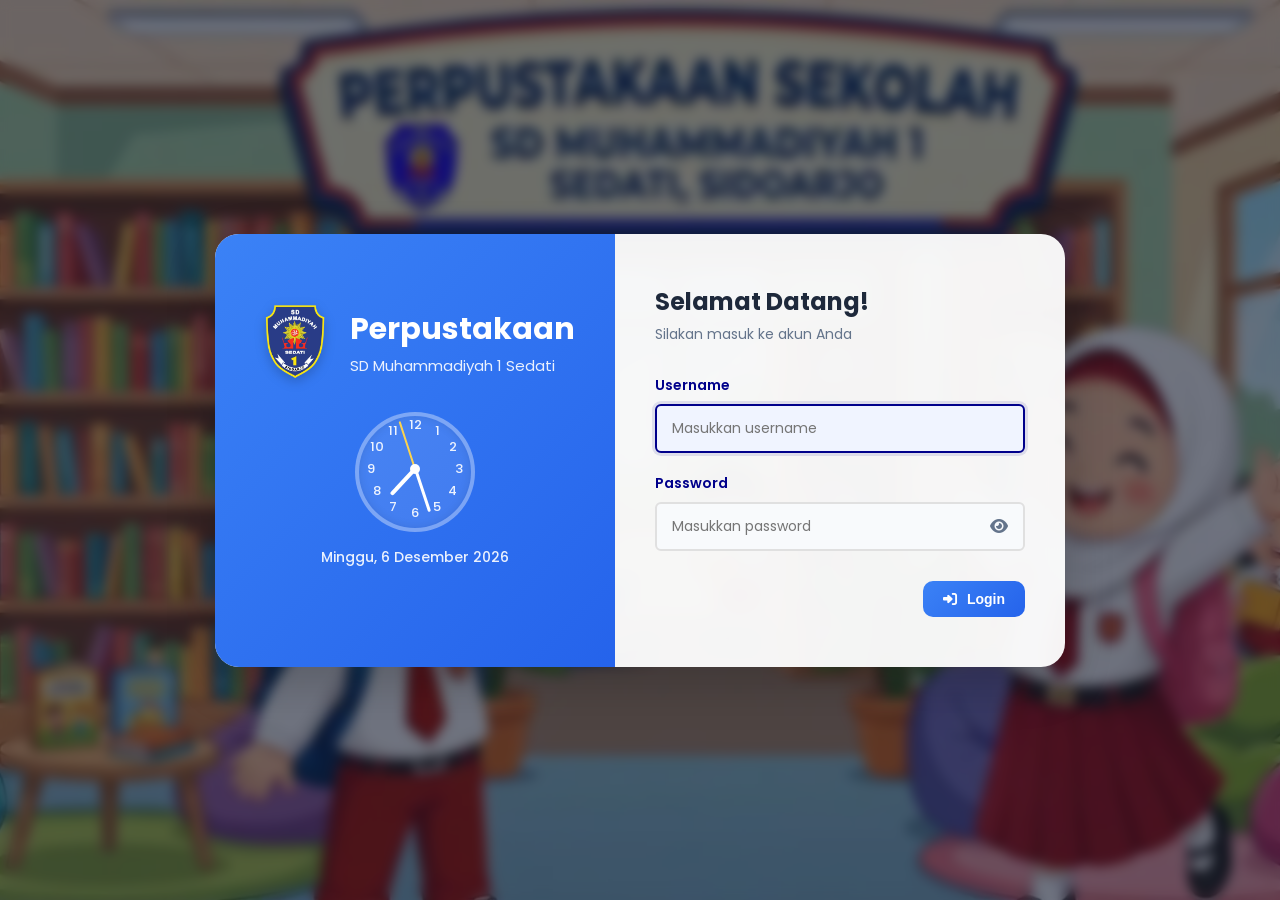
==== commit c9259618: "Fix URL formatting to prevent exposing username and password in query parameters" ====
--- a/index.html
+++ b/index.html
@@ -54,7 +54,7 @@
       <div class="login-right">
         <h3 class="login-welcome">Selamat Datang!</h3>
         <p class="login-instruction">Silakan masuk ke akun Anda</p>
-        <form id="loginForm">
+        <form id="loginForm" onsubmit="return false;">
           <div class="form-group">
             <label for="username">Username</label>
             <input type="text" id="username" name="username" placeholder="Masukkan username" required autofocus>
@@ -639,7 +639,7 @@
                 <div class="settings-main">
                   <div class="card settings-card">
                     <h3 class="settings-title"><i class="fas fa-user-edit"></i> Ubah Informasi Profil</h3>
-                    <form id="updateProfileForm" class="settings-form">
+                    <form id="updateProfileForm" class="settings-form" onsubmit="return false;">
                       <div class="form-group">
                         <label>Nama Lengkap</label>
                         <input type="text" id="updateNamaLengkap" class="form-control" required>
@@ -654,7 +654,7 @@
                   </div>
                   <div class="card settings-card">
                     <h3 class="settings-title"><i class="fas fa-lock"></i> Ubah Password</h3>
-                    <form id="changePasswordForm" class="settings-form">
+                    <form id="changePasswordForm" class="settings-form" onsubmit="return false;">
                       <div class="form-group">
                         <label>Password Lama</label>
                         <input type="password" id="oldPassword" class="form-control" required>
@@ -708,7 +708,7 @@
         <button class="modal-close" data-action="closeModal" data-modal="anggotaModal"><i
             class="fas fa-times"></i></button>
       </div>
-      <form id="anggotaForm">
+      <form id="anggotaForm" onsubmit="return false;">
         <div class="form-group">
           <label>Kode</label>
           <input type="text" id="formKodeAnggota" placeholder="Sebaiknya dikosongkan (dibuat otomatis oleh sistem)">
@@ -756,7 +756,7 @@
         <button class="modal-close" data-action="closeModal" data-modal="bukuModal"><i
             class="fas fa-times"></i></button>
       </div>
-      <form id="bukuForm">
+      <form id="bukuForm" onsubmit="return false;">
         <div class="form-group">
           <label>Kode Buku</label>
           <input type="text" id="formKodeBuku" placeholder="Sebaiknya dikosongkan (dibuat otomatis oleh sistem)">
@@ -828,7 +828,7 @@
           </tbody>
         </table>
       </div>
-      <form id="rombelForm">
+      <form id="rombelForm" onsubmit="return false;">
         <div class="form-group">
           <label>Kelas Baru (Keterangan)</label>
           <input type="text" id="formKeteranganBaru" required placeholder="Contoh: Kelas 2 A">
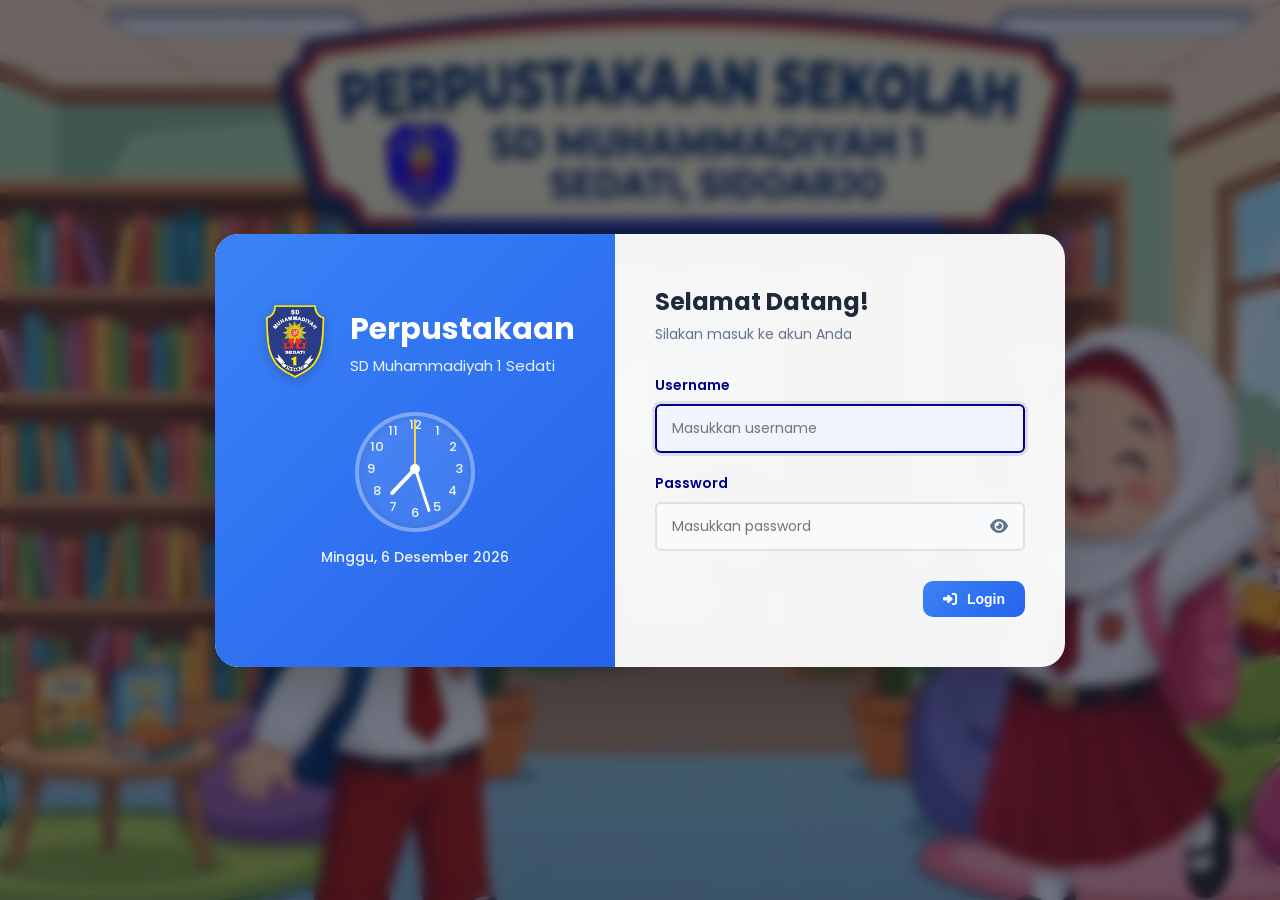
==== commit 679967d1: "Remove inline JS from forms to keep HTML clean" ====
--- a/index.html
+++ b/index.html
@@ -54,7 +54,7 @@
       <div class="login-right">
         <h3 class="login-welcome">Selamat Datang!</h3>
         <p class="login-instruction">Silakan masuk ke akun Anda</p>
-        <form id="loginForm" onsubmit="return false;">
+        <form id="loginForm">
           <div class="form-group">
             <label for="username">Username</label>
             <input type="text" id="username" name="username" placeholder="Masukkan username" required autofocus>
@@ -639,7 +639,7 @@
                 <div class="settings-main">
                   <div class="card settings-card">
                     <h3 class="settings-title"><i class="fas fa-user-edit"></i> Ubah Informasi Profil</h3>
-                    <form id="updateProfileForm" class="settings-form" onsubmit="return false;">
+                    <form id="updateProfileForm" class="settings-form">
                       <div class="form-group">
                         <label>Nama Lengkap</label>
                         <input type="text" id="updateNamaLengkap" class="form-control" required>
@@ -654,7 +654,7 @@
                   </div>
                   <div class="card settings-card">
                     <h3 class="settings-title"><i class="fas fa-lock"></i> Ubah Password</h3>
-                    <form id="changePasswordForm" class="settings-form" onsubmit="return false;">
+                    <form id="changePasswordForm" class="settings-form">
                       <div class="form-group">
                         <label>Password Lama</label>
                         <input type="password" id="oldPassword" class="form-control" required>
@@ -708,7 +708,7 @@
         <button class="modal-close" data-action="closeModal" data-modal="anggotaModal"><i
             class="fas fa-times"></i></button>
       </div>
-      <form id="anggotaForm" onsubmit="return false;">
+      <form id="anggotaForm">
         <div class="form-group">
           <label>Kode</label>
           <input type="text" id="formKodeAnggota" placeholder="Sebaiknya dikosongkan (dibuat otomatis oleh sistem)">
@@ -756,7 +756,7 @@
         <button class="modal-close" data-action="closeModal" data-modal="bukuModal"><i
             class="fas fa-times"></i></button>
       </div>
-      <form id="bukuForm" onsubmit="return false;">
+      <form id="bukuForm">
         <div class="form-group">
           <label>Kode Buku</label>
           <input type="text" id="formKodeBuku" placeholder="Sebaiknya dikosongkan (dibuat otomatis oleh sistem)">
@@ -828,7 +828,7 @@
           </tbody>
         </table>
       </div>
-      <form id="rombelForm" onsubmit="return false;">
+      <form id="rombelForm">
         <div class="form-group">
           <label>Kelas Baru (Keterangan)</label>
           <input type="text" id="formKeteranganBaru" required placeholder="Contoh: Kelas 2 A">
